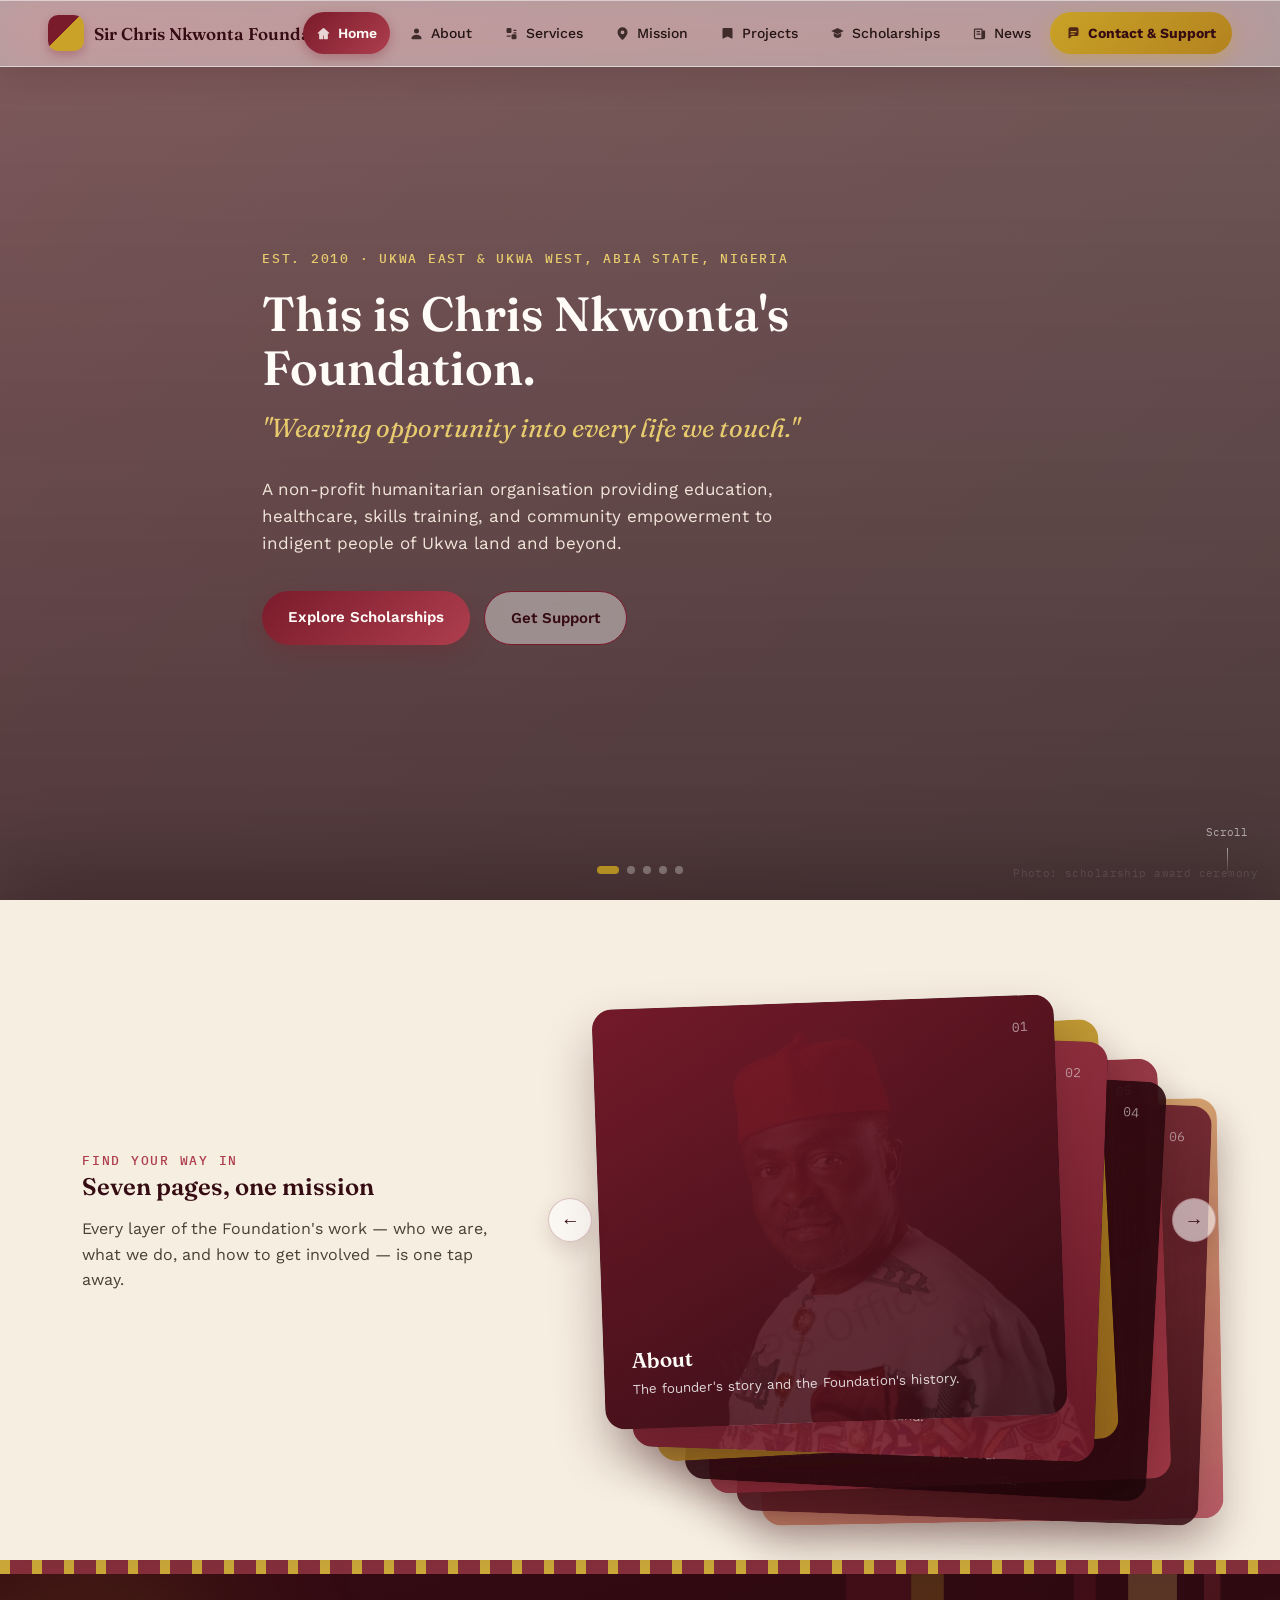
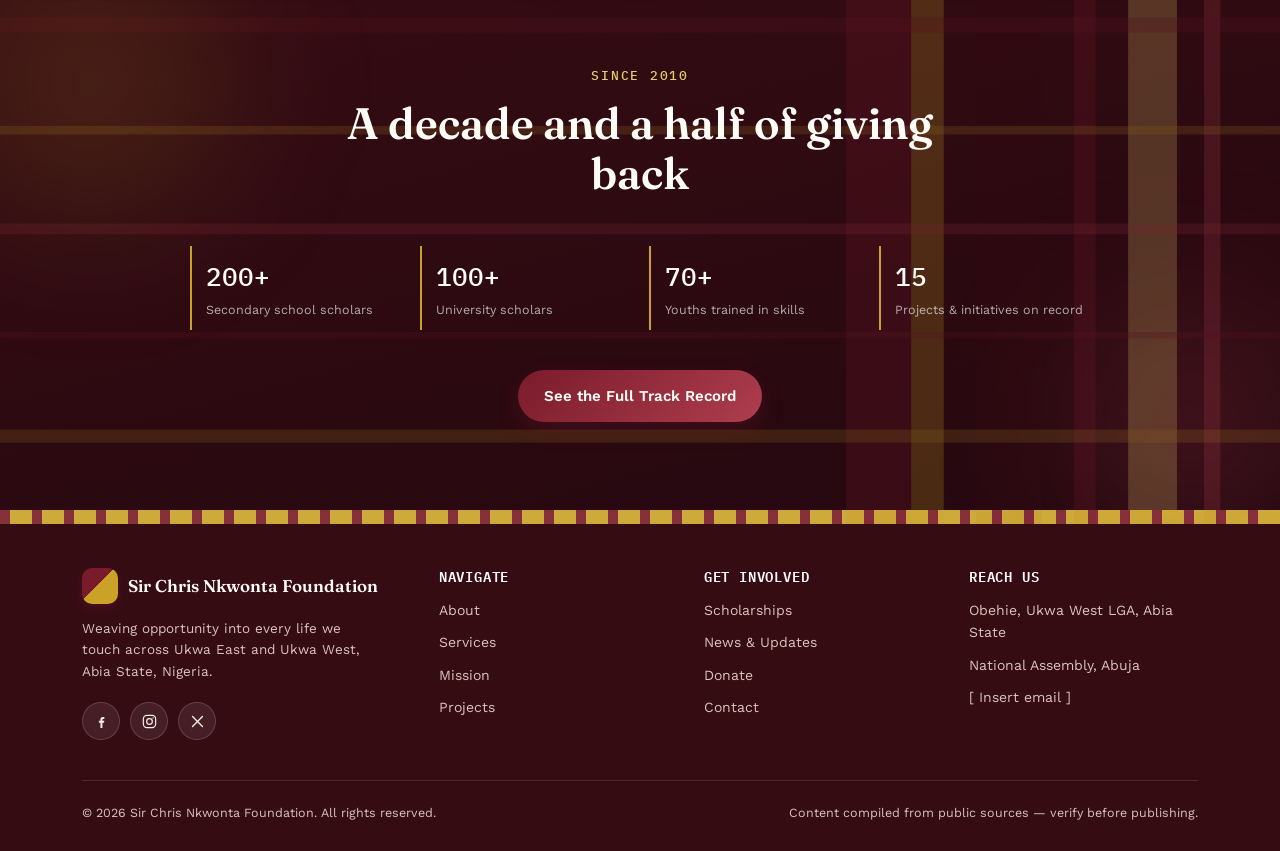
==== index.html @ f6b97ce4 "Fix mobile hamburger menu accessibility across all pages" ====
<!doctype html>
<html lang="en">
  <head>
    <meta charset="UTF-8" />
    <meta name="viewport" content="width=device-width, initial-scale=1.0" />
    <title>Home &mdash; Sir Chris Nkwonta Foundation</title>
    <meta
      name="description"
      content="The Sir Chris Nkwonta Foundation — weaving opportunity into every life we touch across Ukwa East and Ukwa West, Abia State."
    />
    <link rel="preconnect" href="https://fonts.googleapis.com" />
    <link
      href="https://fonts.googleapis.com/css2?family=Fraunces:opsz,wght@9..144,400;9..144,500;9..144,600;9..144,700&family=Work+Sans:wght@400;500;600;700&family=IBM+Plex+Mono:wght@400;500&display=swap"
      rel="stylesheet"
    />
    <link rel="stylesheet" href="css/style.css" />
  </head>
  <body class="home-page">
    <header>
      <div class="navbar">
        <a href="index.html" class="brand">
          <!-- Replace with <img src="assets/img/logo.png" alt="Sir Chris Nkwonta Foundation logo"> when available -->
          <span class="logo-slot"></span>
          Sir Chris Nkwonta Foundation
        </a>
        <button
          class="hamburger"
          id="hamburger"
          aria-label="Toggle menu"
          aria-controls="navLinks"
          aria-expanded="false"
          type="button"
        >
          <span></span><span></span><span></span>
        </button>
        <nav class="links" id="navLinks">
          <a href="index.html" class="active">Home</a>
          <a href="about.html">About</a>
          <a href="services.html">Services</a>
          <a href="mission.html">Mission</a>
          <a href="projects.html">Projects</a>
          <a href="scholarships.html">Scholarships</a>
          <a href="news.html">News</a>
          <a href="contact.html" class="nav-cta">Contact & Support</a>
        </nav>
      </div>
    </header>

    <section class="home-hero" id="home">
      <div class="slide-stage" id="slideStage"></div>
      <div class="home-hero-inner">
        <div class="wrap">
          <span class="eyebrow"
            >Est. 2010 &middot; Ukwa East &amp; Ukwa West, Abia State,
            Nigeria</span
          >
          <h1>This is Chris Nkwonta's Foundation.</h1>
          <p class="tagline">"Weaving opportunity into every life we touch."</p>
          <p class="lede">
            A non-profit humanitarian organisation providing education,
            healthcare, skills training, and community empowerment to indigent
            people of Ukwa land and beyond.
          </p>
          <div class="hero-ctas">
            <a href="scholarships.html" class="btn btn-primary"
              >Explore Scholarships</a
            >
            <a href="contact.html" class="btn btn-ghost">Get Support</a>
          </div>
        </div>
      </div>
      <div class="slide-dots" id="slideDots"></div>
      <div class="scroll-cue">
        <span>Scroll</span><span class="line"></span>
      </div>
    </section>

    <section class="stack-section" id="explore">
      <div class="wrap stack-wrap">
        <div class="stack-copy" data-reveal>
          <span class="eyebrow">Find Your Way In</span>
          <h2>Seven pages, one mission</h2>
          <p>
            Every layer of the Foundation's work &mdash; who we are, what we do,
            and how to get involved &mdash; is one tap away.
          </p>
        </div>
        <div class="stack-panel">
          <div class="stack-deck" id="stackDeck">
            <a class="stack-card" href="about.html"
              ><span class="num">01</span>
              <h3>About</h3>
              <p>The founder's story and the Foundation's history.</p></a
            >
            <a class="stack-card" href="services.html"
              ><span class="num">02</span>
              <h3>Services</h3>
              <p>Six areas of support across Ukwa land.</p></a
            >
            <a class="stack-card" href="mission.html"
              ><span class="num">03</span>
              <h3>Mission</h3>
              <p>Why the Foundation exists, and what it values.</p></a
            >
            <a class="stack-card" href="projects.html"
              ><span class="num">04</span>
              <h3>Projects</h3>
              <p>A running record of what's been delivered.</p></a
            >
            <a class="stack-card" href="scholarships.html"
              ><span class="num">05</span>
              <h3>Scholarships</h3>
              <p>Three tiers of educational support.</p></a
            >
            <a class="stack-card" href="news.html"
              ><span class="num">06</span>
              <h3>News</h3>
              <p>The latest coverage of Rep. Nkwonta.</p></a
            >
            <a class="stack-card" href="contact.html"
              ><span class="num">07</span>
              <h3>Contact &amp; Support</h3>
              <p>Reach the Foundation, or get involved.</p></a
            >
          </div>
          <div class="stack-controls" aria-label="Browse page cards">
            <button
              type="button"
              class="stack-arrow"
              id="stackPrev"
              aria-label="Previous page card"
            >
              &larr;
            </button>
            <span>Cards</span>
            <button
              type="button"
              class="stack-arrow"
              id="stackNext"
              aria-label="Next page card"
            >
              &rarr;
            </button>
          </div>
        </div>
      </div>
    </section>

    <div class="thread"></div>

    <section class="on-maroon">
      <div class="blob m1"></div>
      <div class="blob m2"></div>
      <svg
        class="weave-bg"
        viewBox="0 0 1180 560"
        xmlns="http://www.w3.org/2000/svg"
        preserveAspectRatio="xMaxYMid slice"
        aria-hidden="true"
      >
        <g opacity="0.45">
          <rect x="780" y="0" width="60" height="560" fill="#7A1B2B" />
          <rect x="840" y="0" width="30" height="560" fill="#C9A227" />
          <rect x="900" y="0" width="60" height="560" fill="#360C13" />
          <rect x="990" y="0" width="20" height="560" fill="#7A1B2B" />
          <rect x="1040" y="0" width="45" height="560" fill="#E7CB6E" />
          <rect x="1110" y="0" width="15" height="560" fill="#AE3E4E" />
        </g>
        <g opacity="0.3">
          <rect x="0" y="40" width="1180" height="14" fill="#7A1B2B" />
          <rect x="0" y="140" width="1180" height="8" fill="#C9A227" />
          <rect x="0" y="230" width="1180" height="10" fill="#AE3E4E" />
          <rect x="0" y="330" width="1180" height="6" fill="#7A1B2B" />
          <rect x="0" y="420" width="1180" height="12" fill="#C9A227" />
          <rect x="0" y="510" width="1180" height="8" fill="#AE3E4E" />
        </g>
      </svg>
      <div class="wrap">
        <div class="section-head center" data-reveal>
          <span class="eyebrow">Since 2010</span>
          <h2>A decade and a half of giving back</h2>
        </div>
        <div
          class="stats-row"
          style="margin: 0 auto 40px; justify-content: center"
          data-reveal
        >
          <div class="stat">
            <div class="num">200+</div>
            <div class="label">Secondary school scholars</div>
          </div>
          <div class="stat">
            <div class="num">100+</div>
            <div class="label">University scholars</div>
          </div>
          <div class="stat">
            <div class="num">70+</div>
            <div class="label">Youths trained in skills</div>
          </div>
          <div class="stat">
            <div class="num">15</div>
            <div class="label">Projects &amp; initiatives on record</div>
          </div>
        </div>
        <div style="text-align: center" data-reveal>
          <a href="projects.html" class="btn btn-primary"
            >See the Full Track Record</a
          >
        </div>
      </div>
    </section>

    <div class="thread deep"></div>

    <footer>
      <div class="wrap">
        <div class="foot-grid">
          <div>
            <div class="brand">
              <!-- Replace with <img src="assets/img/logo.png" alt="Sir Chris Nkwonta Foundation logo"> when available -->
              <span class="logo-slot"></span>
              Sir Chris Nkwonta Foundation
            </div>
            <p class="foot-desc">
              Weaving opportunity into every life we touch across Ukwa East and
              Ukwa West, Abia State, Nigeria.
            </p>
            <div class="social-row">
              <a href="#" aria-label="Facebook"
                ><svg viewBox="0 0 24 24" fill="currentColor">
                  <path
                    d="M14 8.5h2V5.8h-2.2c-2 0-3.3 1.3-3.3 3.4V11H8.3v2.7H10.5V21h2.8v-7.3h2.3l.4-2.7h-2.7V9.3c0-.5.3-.8 1-.8z"
                  /></svg
              ></a>
              <a href="#" aria-label="Instagram"
                ><svg
                  viewBox="0 0 24 24"
                  fill="none"
                  stroke="currentColor"
                  stroke-width="1.7"
                >
                  <rect x="3.3" y="3.3" width="17.4" height="17.4" rx="5" />
                  <circle cx="12" cy="12" r="4" />
                  <circle
                    cx="17"
                    cy="7"
                    r="0.9"
                    fill="currentColor"
                    stroke="none"
                  /></svg
              ></a>
              <a href="#" aria-label="X (Twitter)"
                ><svg
                  viewBox="0 0 24 24"
                  fill="none"
                  stroke="currentColor"
                  stroke-width="1.9"
                  stroke-linecap="round"
                >
                  <path d="M5 5l14 14M19 5L5 19" /></svg
              ></a>
            </div>
          </div>
          <div>
            <h4>Navigate</h4>
            <ul>
              <li><a href="about.html">About</a></li>
              <li><a href="services.html">Services</a></li>
              <li><a href="mission.html">Mission</a></li>
              <li><a href="projects.html">Projects</a></li>
            </ul>
          </div>
          <div>
            <h4>Get Involved</h4>
            <ul>
              <li><a href="scholarships.html">Scholarships</a></li>
              <li><a href="news.html">News &amp; Updates</a></li>
              <li><a href="contact.html">Donate</a></li>
              <li><a href="contact.html">Contact</a></li>
            </ul>
          </div>
          <div>
            <h4>Reach Us</h4>
            <ul>
              <li>Obehie, Ukwa West LGA, Abia State</li>
              <li>National Assembly, Abuja</li>
              <li>[ Insert email ]</li>
            </ul>
          </div>
        </div>
        <div class="bottom">
          <span
            >&copy; <span class="js-year"></span> Sir Chris Nkwonta Foundation.
            All rights reserved.</span
          >
          <span
            >Content compiled from public sources &mdash; verify before
            publishing.</span
          >
        </div>
      </div>
    </footer>
    <script src="js/main.js"></script>
    <script src="js/home.js"></script>
  </body>
</html>
---- css/style.css ----
/* =========================================================
   Sir Chris Nkwonta Foundation — shared stylesheet
   ========================================================= */

:root {
  --ink: #241512;
  --cloth: #f6eee1;
  --cloth-deep: #ecdfc7;
  --maroon: #7a1b2b;
  --maroon-deep: #360c13;
  --maroon-soft: #ae3e4e;
  --gold: #c9a227;
  --gold-soft: #e7cb6e;
  --white: #fffcf8;
  --max: 1180px;
  --glass-border: rgba(255, 255, 255, 0.28);
  --nav-h: 78px;
}

* {
  box-sizing: border-box;
  margin: 0;
  padding: 0;
}
html {
  scroll-behavior: smooth;
}

@media (prefers-reduced-motion: reduce) {
  html {
    scroll-behavior: auto;
  }
  * {
    animation-duration: 0.01ms !important;
    animation-iteration-count: 1 !important;
    transition-duration: 0.01ms !important;
    scroll-behavior: auto !important;
  }
}

body {
  font-family: "Work Sans", sans-serif;
  background: var(--cloth);
  color: var(--ink);
  line-height: 1.6;
  -webkit-font-smoothing: antialiased;
  overflow-x: hidden;
}

h1,
h2,
h3,
h4 {
  font-family: "Fraunces", serif;
  font-weight: 600;
  line-height: 1.14;
  color: var(--maroon-deep);
}
a {
  color: inherit;
  text-decoration: none;
}
img {
  max-width: 100%;
  display: block;
}
.wrap {
  max-width: var(--max);
  margin: 0 auto;
  padding: 0 32px;
  position: relative;
  z-index: 2;
}
.eyebrow {
  font-family: "IBM Plex Mono", monospace;
  font-size: 12.5px;
  letter-spacing: 0.14em;
  text-transform: uppercase;
  color: var(--maroon-soft);
  font-weight: 500;
}
.blob {
  position: absolute;
  border-radius: 50%;
  filter: blur(70px);
  pointer-events: none;
  z-index: 1;
}

.glass {
  background: rgba(255, 255, 255, 0.5);
  backdrop-filter: blur(18px) saturate(160%);
  -webkit-backdrop-filter: blur(18px) saturate(160%);
  border: 1px solid var(--glass-border);
  box-shadow: 0 12px 34px rgba(54, 12, 19, 0.14);
}
.glass-dark {
  background: rgba(255, 255, 255, 0.08);
  backdrop-filter: blur(18px) saturate(160%);
  -webkit-backdrop-filter: blur(18px) saturate(160%);
  border: 1px solid rgba(255, 255, 255, 0.18);
  box-shadow: 0 12px 34px rgba(0, 0, 0, 0.28);
}

/* =========================================================
   Woven plaid accent — decorative background pattern
   ========================================================= */
.weave-bg {
  position: absolute;
  inset: 0;
  opacity: 0.5;
  pointer-events: none;
  z-index: 1;
}

/* =========================================================
   Thread divider — stitches a light section to a dark one
   ========================================================= */
.thread {
  height: 14px;
  width: 100%;
  background-color: var(--maroon);
  background-image: repeating-linear-gradient(
    90deg,
    var(--gold) 0px,
    var(--gold) 10px,
    transparent 10px,
    transparent 16px,
    var(--maroon) 16px,
    var(--maroon) 26px,
    transparent 26px,
    transparent 32px
  );
  opacity: 0.9;
  position: relative;
  z-index: 2;
}
.thread.deep {
  background-color: var(--gold);
  background-image: repeating-linear-gradient(
    90deg,
    var(--maroon) 0px,
    var(--maroon) 10px,
    transparent 10px,
    transparent 16px,
    var(--gold) 16px,
    var(--gold) 26px,
    transparent 26px,
    transparent 32px
  );
}

/* =========================================================
   NAV — floating blurred capsule bar
   ========================================================= */
header {
  position: fixed;
  top: 0;
  left: 0;
  right: 0;
  z-index: 200;
  display: flex;
  justify-content: center;
  padding: 0;
  pointer-events: none;
}
.navbar {
  pointer-events: auto;
  width: 100%;
  max-width: none;
  display: flex;
  align-items: center;
  justify-content: space-between;
  padding: 12px clamp(18px, 4vw, 48px);
  border-radius: 0;
  background: rgba(255, 255, 255, 0.42);
  backdrop-filter: blur(26px) saturate(200%);
  -webkit-backdrop-filter: blur(26px) saturate(200%);
  border: 0;
  border-bottom: 1px solid rgba(255, 255, 255, 0.55);
  box-shadow:
    0 10px 30px rgba(54, 12, 19, 0.16),
    inset 0 1px 0 rgba(255, 255, 255, 0.5);
  transition:
    box-shadow 0.3s ease,
    background 0.3s ease,
    padding 0.3s ease;
}
header.scrolled .navbar {
  background: rgba(255, 255, 255, 0.68);
  box-shadow:
    0 14px 40px rgba(54, 12, 19, 0.24),
    inset 0 1px 0 rgba(255, 255, 255, 0.6);
  padding-top: 9px;
  padding-bottom: 9px;
}
.brand {
  display: flex;
  align-items: center;
  gap: 10px;
  font-family: "Fraunces", serif;
  font-weight: 600;
  font-size: 17px;
  color: var(--maroon-deep);
  white-space: nowrap;
  min-width: 0;
}
.logo-slot {
  width: 36px;
  height: 36px;
  border-radius: 10px;
  flex-shrink: 0;
  background: linear-gradient(
    135deg,
    var(--maroon) 0%,
    var(--maroon) 45%,
    var(--gold) 45%,
    var(--gold) 100%
  );
  box-shadow: 0 4px 10px rgba(122, 27, 43, 0.3);
  display: flex;
  align-items: center;
  justify-content: center;
}
.logo-slot img {
  width: 100%;
  height: 100%;
  object-fit: cover;
  border-radius: 10px;
}

nav.links {
  display: flex;
  gap: 6px;
  align-items: center;
}
nav.links a {
  --nav-icon: url("data:image/svg+xml,%3Csvg viewBox='0 0 24 24' xmlns='http://www.w3.org/2000/svg'%3E%3Cpath fill='black' d='M11 3.5a1.5 1.5 0 0 1 2 0l8 7.1a1 1 0 0 1-1.3 1.5l-.7-.6V20a1 1 0 0 1-1 1h-4.5a1 1 0 0 1-1-1v-5h-1v5a1 1 0 0 1-1 1H6a1 1 0 0 1-1-1v-8.5l-.7.6A1 1 0 0 1 3 10.6l8-7.1Z'/%3E%3C/svg%3E");
  display: inline-flex;
  align-items: center;
  justify-content: center;
  gap: 7px;
  padding: 10px 13px;
  font-size: 14px;
  font-weight: 500;
  color: var(--ink);
  border-radius: 999px;
  transition:
    color 0.15s ease,
    background 0.15s ease;
  position: relative;
  white-space: nowrap;
}
nav.links a::before {
  content: "";
  width: 15px;
  height: 15px;
  flex: 0 0 15px;
  background: currentColor;
  opacity: 0.82;
  -webkit-mask: var(--nav-icon) center/contain no-repeat;
  mask: var(--nav-icon) center/contain no-repeat;
}
nav.links a[href="about.html"] {
  --nav-icon: url("data:image/svg+xml,%3Csvg viewBox='0 0 24 24' xmlns='http://www.w3.org/2000/svg'%3E%3Cpath fill='black' d='M12 12a4 4 0 1 0 0-8 4 4 0 0 0 0 8Zm0 2c-4.4 0-8 2.2-8 5v1a1 1 0 0 0 1 1h14a1 1 0 0 0 1-1v-1c0-2.8-3.6-5-8-5Z'/%3E%3C/svg%3E");
}
nav.links a[href="services.html"] {
  --nav-icon: url("data:image/svg+xml,%3Csvg viewBox='0 0 24 24' xmlns='http://www.w3.org/2000/svg'%3E%3Cpath fill='black' d='M4 5a2 2 0 0 1 2-2h4a2 2 0 0 1 2 2v4a2 2 0 0 1-2 2H6a2 2 0 0 1-2-2V5Zm8 10a2 2 0 0 1 2-2h4a2 2 0 0 1 2 2v4a2 2 0 0 1-2 2h-4a2 2 0 0 1-2-2v-4ZM4 16a1 1 0 0 1 1-1h5a1 1 0 1 1 0 2H5a1 1 0 0 1-1-1Zm11-9a1 1 0 0 1 1-1h3a1 1 0 1 1 0 2h-3a1 1 0 0 1-1-1Zm0 4a1 1 0 0 1 1-1h3a1 1 0 1 1 0 2h-3a1 1 0 0 1-1-1Z'/%3E%3C/svg%3E");
}
nav.links a[href="mission.html"] {
  --nav-icon: url("data:image/svg+xml,%3Csvg viewBox='0 0 24 24' xmlns='http://www.w3.org/2000/svg'%3E%3Cpath fill='black' d='M12 2a8 8 0 0 0-8 8c0 5.3 6.6 11.2 6.9 11.5a1.6 1.6 0 0 0 2.2 0C13.4 21.2 20 15.3 20 10a8 8 0 0 0-8-8Zm0 11a3 3 0 1 1 0-6 3 3 0 0 1 0 6Z'/%3E%3C/svg%3E");
}
nav.links a[href="projects.html"] {
  --nav-icon: url("data:image/svg+xml,%3Csvg viewBox='0 0 24 24' xmlns='http://www.w3.org/2000/svg'%3E%3Cpath fill='black' d='M4 5a2 2 0 0 1 2-2h12a2 2 0 0 1 2 2v14a1 1 0 0 1-1.45.9L12 16.62 5.45 19.9A1 1 0 0 1 4 19V5Z'/%3E%3C/svg%3E");
}
nav.links a[href="scholarships.html"] {
  --nav-icon: url("data:image/svg+xml,%3Csvg viewBox='0 0 24 24' xmlns='http://www.w3.org/2000/svg'%3E%3Cpath fill='black' d='m12 3 10 5-10 5L2 8l10-5Zm6 8.2V15c0 2-3.6 4-6 4s-6-2-6-4v-3.8l5.1 2.55a2 2 0 0 0 1.8 0L18 11.2Z'/%3E%3C/svg%3E");
}
nav.links a[href="news.html"] {
  --nav-icon: url("data:image/svg+xml,%3Csvg viewBox='0 0 24 24' xmlns='http://www.w3.org/2000/svg'%3E%3Cpath fill='black' d='M5 4a2 2 0 0 0-2 2v12a3 3 0 0 0 3 3h12a3 3 0 0 0 3-3V8a1 1 0 0 0-1-1h-3V6a2 2 0 0 0-2-2H5Zm0 14V6h10v12a3 3 0 0 0 .17 1H6a1 1 0 0 1-1-1Zm2-9a1 1 0 0 1 1-1h4a1 1 0 1 1 0 2H8a1 1 0 0 1-1-1Zm0 4a1 1 0 0 1 1-1h5a1 1 0 1 1 0 2H8a1 1 0 0 1-1-1Z'/%3E%3C/svg%3E");
}
nav.links a[href="contact.html"] {
  --nav-icon: url("data:image/svg+xml,%3Csvg viewBox='0 0 24 24' xmlns='http://www.w3.org/2000/svg'%3E%3Cpath fill='black' d='M4 5a3 3 0 0 1 3-3h10a3 3 0 0 1 3 3v8a3 3 0 0 1-3 3H9.4l-3.7 3.7A1 1 0 0 1 4 19V5Zm4 3a1 1 0 0 0 0 2h8a1 1 0 1 0 0-2H8Zm0 4a1 1 0 1 0 0 2h5a1 1 0 1 0 0-2H8Z'/%3E%3C/svg%3E");
}
nav.links a:hover {
  color: var(--maroon);
  background: rgba(122, 27, 43, 0.06);
}
nav.links a.active {
  color: var(--white);
  background: linear-gradient(135deg, var(--maroon), var(--maroon-soft));
  font-weight: 600;
  box-shadow: 0 4px 12px rgba(122, 27, 43, 0.3);
}
.nav-cta {
  background: linear-gradient(135deg, var(--gold), #b3831f) !important;
  color: var(--maroon-deep) !important;
  padding: 10px 16px !important;
  font-weight: 700 !important;
  box-shadow: 0 6px 16px rgba(201, 162, 39, 0.35) !important;
}
.nav-cta.active {
  background: linear-gradient(135deg, var(--gold), #b3831f) !important;
  color: var(--maroon-deep) !important;
}

.hamburger {
  display: none;
  flex-direction: column;
  gap: 5px;
  background: none;
  border: none;
  cursor: pointer;
  padding: 10px;
  border-radius: 50%;
}
.hamburger span {
  width: 22px;
  height: 2px;
  background: var(--maroon-deep);
  border-radius: 2px;
  transition:
    transform 0.2s ease,
    opacity 0.2s ease;
}
.hamburger.open span:nth-child(1) {
  transform: translateY(7px) rotate(45deg);
}
.hamburger.open span:nth-child(2) {
  opacity: 0;
}
.hamburger.open span:nth-child(3) {
  transform: translateY(-7px) rotate(-45deg);
}

@media (max-width: 1200px) {
  .navbar {
    align-items: flex-start;
    flex-wrap: wrap;
    padding: 12px 18px;
  }
  nav.links {
    display: none;
    width: 100%;
    flex-direction: column;
    align-items: stretch;
    gap: 8px;
    margin-top: 12px;
    padding: 14px 0 6px;
    border-top: 1px solid rgba(122, 27, 43, 0.14);
  }
  nav.links.open {
    display: flex;
  }
  nav.links a {
    justify-content: flex-start;
    padding: 13px 14px;
    border-radius: 12px;
  }
  nav.links a::before {
    width: 17px;
    height: 17px;
    flex-basis: 17px;
  }
  nav.links a.active {
    box-shadow: none;
  }
  .hamburger {
    display: flex;
    margin-top: 0;
  }
}
@media (max-width: 520px) {
  .brand {
    font-size: 14.5px;
    max-width: calc(100% - 58px);
    white-space: normal;
    line-height: 1.2;
  }
  .logo-slot {
    width: 34px;
    height: 34px;
  }
  .hamburger {
    background: rgba(255, 255, 255, 0.32);
  }
}

/* =========================================================
   BUTTONS
   ========================================================= */
.btn {
  display: inline-block;
  padding: 14px 26px;
  border-radius: 28px;
  font-weight: 600;
  font-size: 15px;
  transition:
    transform 0.15s ease,
    box-shadow 0.15s ease;
  cursor: pointer;
  border: none;
}
.btn-primary {
  background: linear-gradient(135deg, var(--maroon), var(--maroon-soft));
  color: var(--white);
  box-shadow: 0 8px 20px rgba(122, 27, 43, 0.28);
}
.btn-primary:hover {
  transform: translateY(-2px);
  box-shadow: 0 12px 26px rgba(122, 27, 43, 0.38);
}
.btn-ghost {
  border: 1.5px solid var(--maroon);
  color: var(--maroon-deep);
  background: rgba(255, 255, 255, 0.4);
  backdrop-filter: blur(8px);
}
.btn-ghost:hover {
  background: rgba(122, 27, 43, 0.08);
}
.btn-view {
  font-family: "IBM Plex Mono", monospace;
  font-size: 11.5px;
  font-weight: 500;
  letter-spacing: 0.03em;
  padding: 9px 16px;
  border-radius: 20px;
  border: 1px solid rgba(122, 27, 43, 0.35);
  color: var(--maroon-deep);
  background: rgba(255, 255, 255, 0.55);
  backdrop-filter: blur(6px);
  cursor: pointer;
  white-space: nowrap;
  transition:
    background 0.15s ease,
    color 0.15s ease,
    transform 0.15s ease;
}
.btn-view:hover {
  background: var(--maroon);
  color: var(--white);
  transform: translateY(-1px);
}

/* =========================================================
   SECTIONS generic
   ========================================================= */
section {
  padding: 88px 0;
  position: relative;
}
.section-head {
  max-width: 640px;
  margin-bottom: 48px;
  position: relative;
  z-index: 2;
}
.section-head.center {
  max-width: 680px;
  margin-left: auto;
  margin-right: auto;
  text-align: center;
}
.section-head h1,
.section-head h2 {
  font-size: clamp(30px, 4vw, 44px);
  margin-top: 10px;
}
.section-head p {
  color: #4a3f34;
  margin-top: 14px;
  font-size: 16.5px;
}

section.on-white {
  background: var(--cloth);
}
section.on-maroon {
  background: linear-gradient(165deg, var(--maroon-deep) 0%, #250810 100%);
  color: var(--cloth);
}
section.on-maroon h1,
section.on-maroon h2,
section.on-maroon h3 {
  color: var(--white);
}
section.on-maroon .eyebrow {
  color: var(--gold-soft);
}
section.on-maroon p {
  color: #e3cfc9;
}
section.on-maroon .section-head p {
  color: #e3cfc9;
}
.blob.m1 {
  width: 380px;
  height: 380px;
  background: radial-gradient(
    circle,
    rgba(201, 162, 39, 0.22),
    transparent 70%
  );
  top: -80px;
  left: -100px;
}
.blob.m2 {
  width: 300px;
  height: 300px;
  background: radial-gradient(circle, rgba(174, 62, 78, 0.35), transparent 70%);
  bottom: -60px;
  right: -60px;
}

[data-reveal] {
  opacity: 0;
  transform: translateY(16px);
  transition:
    opacity 0.6s ease,
    transform 0.6s ease;
}
[data-reveal].in {
  opacity: 1;
  transform: translateY(0);
}

/* =========================================================
   PAGE HERO (interior pages)
   ========================================================= */
.page-hero {
  padding: 170px 0 70px;
  position: relative;
  overflow: hidden;
  background: linear-gradient(170deg, var(--cloth) 0%, var(--cloth-deep) 100%);
}
.page-hero .blob.b1 {
  width: 420px;
  height: 420px;
  background: radial-gradient(circle, rgba(122, 27, 43, 0.24), transparent 70%);
  top: -160px;
  right: -90px;
}
.page-hero .blob.b2 {
  width: 300px;
  height: 300px;
  background: radial-gradient(
    circle,
    rgba(201, 162, 39, 0.24),
    transparent 70%
  );
  bottom: -120px;
  left: -80px;
}

/* =========================================================
   HOME HERO — media slider
   ========================================================= */
.home-hero {
  position: sticky;
  top: 0;
  z-index: 0;
  height: 100vh;
  min-height: 640px;
  overflow: hidden;
  display: flex;
  align-items: center;
}
.slide-stage {
  position: absolute;
  inset: 0;
  z-index: 1;
}
.slide {
  position: absolute;
  inset: 0;
  opacity: 0;
  transition: opacity 1.4s ease;
  background-size: cover;
  background-position: center;
  background-repeat: no-repeat;
  background-color: transparent;
}
.slide.active {
  opacity: 1;
}
.slide video {
  width: 100%;
  height: 100%;
  object-fit: cover;
}
.slide .grad {
  position: absolute;
  inset: 0;
  background: var(
    --slide-grad,
    linear-gradient(135deg, var(--maroon-deep), var(--maroon))
  );
  opacity: 0.48;
  pointer-events: none;
}
.slide .caption-tag {
  position: absolute;
  bottom: 18px;
  right: 22px;
  font-family: "IBM Plex Mono", monospace;
  font-size: 10.5px;
  color: rgba(255, 255, 255, 0.55);
  letter-spacing: 0.04em;
  z-index: 2;
}
.home-hero::after {
  content: "";
  position: absolute;
  inset: 0;
  background: linear-gradient(
    180deg,
    rgba(20, 5, 9, 0.35) 0%,
    rgba(20, 5, 9, 0.6) 100%
  );
  z-index: 2;
}
.home-hero-inner {
  position: relative;
  z-index: 3;
  width: 100%;
}
.home-hero-inner .wrap {
  max-width: 820px;
}
.home-hero .eyebrow {
  color: var(--gold-soft);
}
.home-hero h1 {
  color: var(--white);
  font-size: clamp(30px, 5vw, 48px);
  margin: 16px 0 12px;
}
.home-hero .tagline {
  font-family: "Fraunces", serif;
  font-style: italic;
  font-size: clamp(19px, 2.6vw, 26px);
  color: var(--gold-soft);
  margin-bottom: 26px;
}
.home-hero p.lede {
  color: #f1e5da;
  font-size: 17px;
  max-width: 560px;
  margin-bottom: 34px;
}
.hero-ctas {
  display: flex;
  gap: 14px;
  flex-wrap: wrap;
  margin-bottom: 10px;
}
.slide-dots {
  position: absolute;
  bottom: 26px;
  left: 50%;
  transform: translateX(-50%);
  z-index: 3;
  display: flex;
  gap: 8px;
}
.slide-dots button {
  width: 8px;
  height: 8px;
  border-radius: 50%;
  border: none;
  background: rgba(255, 255, 255, 0.35);
  cursor: pointer;
  transition:
    background 0.2s ease,
    width 0.2s ease;
}
.slide-dots button.active {
  background: var(--gold);
  width: 22px;
  border-radius: 5px;
}
.scroll-cue {
  position: absolute;
  bottom: 26px;
  right: 32px;
  z-index: 3;
  color: rgba(255, 255, 255, 0.6);
  font-family: "IBM Plex Mono", monospace;
  font-size: 11px;
  display: flex;
  flex-direction: column;
  align-items: center;
  gap: 6px;
}
.scroll-cue .line {
  width: 1px;
  height: 26px;
  background: linear-gradient(180deg, rgba(255, 255, 255, 0.6), transparent);
  animation: cuePulse 1.8s ease-in-out infinite;
}
@keyframes cuePulse {
  0%,
  100% {
    opacity: 0.3;
  }
  50% {
    opacity: 1;
  }
}
@media (max-width: 520px) {
  .wrap {
    padding-left: 24px;
    padding-right: 24px;
  }
  .home-hero {
    min-height: 700px;
  }
  .home-hero .eyebrow {
    display: block;
    max-width: 100%;
    font-size: 11px;
    line-height: 1.8;
    overflow-wrap: anywhere;
  }
  .home-hero .tagline {
    font-size: 20px;
    line-height: 1.35;
    max-width: 100%;
    overflow-wrap: break-word;
  }
  .home-hero p.lede {
    font-size: 16px;
    max-width: 100%;
    overflow-wrap: break-word;
  }
  .hero-ctas {
    flex-direction: column;
    align-items: flex-start;
    max-width: 100%;
  }
  .hero-ctas .btn {
    width: 100%;
    max-width: 260px;
    text-align: center;
  }
  .scroll-cue {
    display: none;
  }
}

/* =========================================================
   HOME — overlapping page-stack section
   ========================================================= */
.stack-section {
  padding: 110px 0 130px;
  background: var(--cloth);
  position: relative;
  z-index: 4;
  overflow: hidden;
  box-shadow: 0 -34px 70px rgba(20, 5, 9, 0.22);
}
.stack-wrap {
  display: grid;
  grid-template-columns: 0.9fr 1.1fr;
  gap: 40px;
  align-items: center;
}
.stack-copy .eyebrow {
  margin-bottom: 10px;
}
.stack-copy p {
  color: #4a3f34;
  margin-top: 16px;
  font-size: 16px;
  max-width: 420px;
}
.stack-panel {
  position: relative;
  display: flex;
  flex-direction: column;
}
.stack-deck {
  position: relative;
  order: 1;
  height: 420px;
}
.stack-card {
  position: absolute;
  top: 0;
  left: 0;
  width: 78%;
  height: 100%;
  border-radius: 20px;
  padding: 28px;
  display: flex;
  flex-direction: column;
  justify-content: flex-end;
  transform-origin: bottom left;
  transition:
    transform 0.45s cubic-bezier(0.2, 0.8, 0.2, 1),
    box-shadow 0.3s ease,
    opacity 0.3s ease;
  box-shadow: 0 20px 40px rgba(54, 12, 19, 0.22);
  cursor: default;
  pointer-events: none;
  transform: translate(0, 0) rotate(0deg) scale(0.9);
  z-index: var(--stack-z, 1);
  background-size: cover;
  background-position: top center;
  background-repeat: no-repeat;
  background-color: rgba(20, 10, 6, 0.15);
}
.stack-card h3 {
  color: var(--white);
  font-size: 21px;
  margin-bottom: 6px;
}
.stack-card p {
  color: rgba(255, 255, 255, 0.82);
  font-size: 13.5px;
}
.stack-card .num {
  position: absolute;
  top: 22px;
  right: 26px;
  font-family: "IBM Plex Mono", monospace;
  color: rgba(255, 255, 255, 0.55);
  font-size: 13px;
}
.stack-card:nth-child(1) {
  background-image:
    linear-gradient(150deg, rgba(122, 27, 43, 0.94), rgba(54, 12, 19, 0.86)),
    url("../assets/img/chris.jpg");
}
.stack-card:nth-child(2) {
  background-image:
    linear-gradient(150deg, rgba(174, 62, 78, 0.94), rgba(122, 27, 43, 0.86)),
    url("../assets/img/chris2.webp");
}
.stack-card:nth-child(3) {
  background-image:
    linear-gradient(150deg, rgba(201, 162, 39, 0.92), rgba(169, 121, 31, 0.86)),
    url("https://images.unsplash.com/photo-1524504388940-b1c1722653e1?auto=format&fit=crop&w=1200&q=80");
}
.stack-card:nth-child(4) {
  background-image:
    linear-gradient(150deg, rgba(54, 12, 19, 0.94), rgba(28, 5, 9, 0.84)),
    url("https://images.unsplash.com/photo-1494790108377-be9c29b29330?auto=format&fit=crop&w=1200&q=80");
}
.stack-card:nth-child(5) {
  background-image:
    linear-gradient(150deg, rgba(122, 27, 43, 0.94), rgba(174, 62, 78, 0.84)),
    url("https://images.unsplash.com/photo-1500530855697-b586d89ba3ee?auto=format&fit=crop&w=1200&q=80");
}
.stack-card:nth-child(6) {
  background-image:
    linear-gradient(150deg, rgba(138, 46, 61, 0.94), rgba(54, 12, 19, 0.86)),
    url("https://images.unsplash.com/photo-1517694712202-14dd9538aa97?auto=format&fit=crop&w=1200&q=80");
}
.stack-card:nth-child(7) {
  background-image:
    linear-gradient(150deg, rgba(231, 203, 110, 0.92), rgba(174, 62, 78, 0.8)),
    url("https://images.unsplash.com/photo-1524504388940-b1c1722653e1?auto=format&fit=crop&w=1200&q=80");
}
.stack-deck.in .stack-card {
  transform: translate(var(--stack-x, 0), var(--stack-y, 0))
    rotate(var(--stack-r, 0deg));
}
.stack-card.is-front {
  box-shadow: 0 26px 50px rgba(54, 12, 19, 0.3);
  cursor: pointer;
  pointer-events: auto;
}
.stack-controls {
  position: absolute;
  inset: 0;
  z-index: 30;
  order: 2;
  pointer-events: none;
  display: flex;
  align-items: center;
  justify-content: center;
  gap: 14px;
  margin: 0;
  font-family: "IBM Plex Mono", monospace;
  font-size: 12px;
  letter-spacing: 0.1em;
  text-transform: uppercase;
  color: var(--maroon-deep);
}
.stack-controls span {
  display: none;
}
.stack-arrow {
  position: absolute;
  top: 50%;
  pointer-events: auto;
  transform: translateY(-50%);
  width: 44px;
  height: 44px;
  border-radius: 50%;
  border: 1px solid rgba(122, 27, 43, 0.25);
  background: rgba(255, 255, 255, 0.58);
  color: var(--maroon-deep);
  cursor: pointer;
  display: flex;
  align-items: center;
  justify-content: center;
  font-size: 19px;
  line-height: 1;
  box-shadow: 0 8px 20px rgba(54, 12, 19, 0.12);
  transition:
    background 0.15s ease,
    color 0.15s ease,
    transform 0.15s ease;
}
#stackPrev {
  left: -58px;
}
#stackNext {
  right: -18px;
}
.stack-arrow:hover {
  background: var(--maroon);
  color: var(--white);
  transform: translateY(-50%) translateY(-1px);
}
.stack-arrow:focus-visible {
  outline: 2px solid var(--gold);
  outline-offset: 3px;
}

@media (max-width: 900px) {
  .stack-wrap {
    grid-template-columns: 1fr;
    gap: 70px;
  }
  .stack-deck {
    height: 450px;
  }
  .stack-card {
    height: 360px;
  }
  .stack-controls {
    position: relative;
    inset: auto;
    order: 2;
    pointer-events: auto;
    margin-top: 34px;
    gap: 18px;
  }
  .stack-controls span {
    display: inline;
  }
  .stack-arrow {
    position: static;
    top: auto;
    transform: none;
  }
  .stack-arrow:hover {
    transform: translateY(-1px);
  }
}
@media (max-width: 520px) {
  .stack-section {
    padding: 78px 0 100px;
  }
  .stack-wrap {
    gap: 42px;
  }
  .stack-deck {
    height: 370px;
  }
  .stack-card {
    width: 88%;
    left: 6%;
    height: 300px;
    padding: 24px;
  }
  .stack-controls {
    margin-top: 30px;
  }
}

/* =========================================================
   ABOUT
   ========================================================= */
.about-grid {
  display: grid;
  grid-template-columns: 0.85fr 1.15fr;
  gap: 56px;
  align-items: start;
}
.portrait {
  aspect-ratio: 4/5;
  border-radius: 16px;
  position: relative;
  overflow: hidden;
  background: linear-gradient(
    160deg,
    var(--maroon) 0%,
    var(--maroon) 55%,
    var(--maroon-deep) 55%,
    var(--maroon-deep) 100%
  );
  display: flex;
  align-items: flex-end;
  padding: 0;
  box-shadow: 0 20px 40px rgba(54, 12, 19, 0.25);
}
.portrait img {
  position: absolute;
  inset: 0;
  width: 100%;
  height: 100%;
  object-fit: cover;
}
.portrait::before {
  content: "";
  position: absolute;
  inset: 0;
  background-image: repeating-linear-gradient(
    45deg,
    rgba(201, 162, 39, 0.14) 0 8px,
    transparent 8px 20px
  );
}
.portrait .cap {
  position: absolute;
  left: 22px;
  bottom: 22px;
  width: min(90%, 340px);
  z-index: 2;
  color: var(--white);
  font-family: "IBM Plex Mono", monospace;
  font-size: 12.5px;
  line-height: 1.5;
  background: rgba(0, 0, 0, 0.32);
  backdrop-filter: blur(6px);
  padding: 14px 16px;
  border-radius: 14px;
  border: 1px solid rgba(255, 255, 255, 0.18);
}
.portrait .cap b {
  display: block;
  font-family: "Fraunces", serif;
  font-size: 19px;
  font-weight: 600;
  margin-bottom: 7px;
}
.timeline {
  margin-top: 26px;
  border-left: 2px solid rgba(122, 27, 43, 0.2);
  padding-left: 22px;
  display: flex;
  flex-direction: column;
  gap: 20px;
}
.about-support,
.about-snapshot {
  margin: 34px 0 0;
  max-width: 520px;
  border: 1.5px dashed var(--maroon-soft);
  background: rgba(174, 62, 78, 0.08);
  border-radius: 14px;
  padding: 20px 24px;
  font-size: 14.5px;
  color: #5a3121;
  position: relative;
  z-index: 2;
}
.about-snapshot b,
.notice b {
  color: var(--maroon);
}
.notice-row {
  display: grid;
  grid-template-columns: repeat(3, minmax(0, 1fr));
  gap: 18px;
  margin-top: 18px;
}
.notice-row div {
  display: grid;
  gap: 6px;
}
.notice-row strong {
  display: block;
  font-size: 24px;
  line-height: 1.05;
  color: var(--maroon-deep);
}
.notice-row p {
  margin: 0;
  color: #5a3121;
  font-size: 14px;
  line-height: 1.7;
}
@media (max-width: 760px) {
  .about-snapshot {
    max-width: 100%;
  }
  .notice-row {
    grid-template-columns: repeat(2, minmax(0, 1fr));
  }
}
@media (max-width: 520px) {
  .notice-row {
    grid-template-columns: 1fr;
  }
}
.tl-item .yr {
  font-family: "IBM Plex Mono", monospace;
  font-size: 12.5px;
  color: var(--maroon);
  font-weight: 500;
}
.tl-item p {
  margin-top: 3px;
  font-size: 15px;
}
@media (max-width: 1000px) {
  .about-grid {
    grid-template-columns: repeat(2, minmax(0, 1fr));
    gap: 42px;
  }
  .portrait {
    aspect-ratio: 3 / 4;
  }
  .portrait .cap {
    left: 18px;
    bottom: 18px;
    width: min(82%, 320px);
    padding: 14px 16px;
    margin-bottom: 0;
    box-shadow: 0 18px 28px rgba(0, 0, 0, 0.18);
  }
  .timeline {
    margin-top: 32px;
    border-left: 2px solid rgba(122, 27, 43, 0.2);
    padding-left: 20px;
    display: grid;
    grid-template-columns: 1fr;
    gap: 16px;
  }
}
@media (max-width: 760px) {
  .about-grid {
    grid-template-columns: 1fr;
    gap: 32px;
  }
  .portrait {
    aspect-ratio: 4 / 5;
  }
  .portrait .cap {
    left: 14px;
    bottom: 14px;
    width: min(92%, 100%);
  }
  .timeline {
    border-left: none;
    padding-left: 0;
    display: grid;
    grid-template-columns: 1fr;
    gap: 18px;
  }
}
@media (max-width: 520px) {
  .about-grid {
    gap: 24px;
  }
  .portrait {
    aspect-ratio: 4 / 5;
  }
  .portrait .cap {
    left: 12px;
    bottom: 12px;
    width: min(92%, 100%);
  }
}

/* =========================================================
   SERVICES
   ========================================================= */
.card-grid {
  display: grid;
  grid-template-columns: repeat(3, 1fr);
  gap: 22px;
  position: relative;
  z-index: 2;
}
.card {
  border-radius: 16px;
  padding: 28px 26px;
  transition:
    transform 0.18s ease,
    box-shadow 0.18s ease;
}
.card:hover {
  transform: translateY(-4px);
  box-shadow: 0 18px 36px rgba(54, 12, 19, 0.18);
}
.card .ico {
  width: 42px;
  height: 42px;
  border-radius: 12px;
  margin-bottom: 16px;
  background: linear-gradient(135deg, var(--gold), var(--maroon));
  box-shadow: 0 6px 14px rgba(122, 27, 43, 0.28);
  display: flex;
  align-items: center;
  justify-content: center;
  color: var(--white);
}
.card .ico svg {
  width: 22px;
  height: 22px;
}
.card h3 {
  font-size: 19px;
  margin-bottom: 8px;
}
.card p {
  font-size: 14.5px;
  color: #5a4d3f;
}
@media (max-width: 900px) {
  .card-grid {
    grid-template-columns: 1fr 1fr;
  }
}
@media (max-width: 600px) {
  .card-grid {
    grid-template-columns: 1fr;
  }
}

/* =========================================================
   MISSION
   ========================================================= */
.mv-grid {
  display: grid;
  grid-template-columns: 1fr 1fr;
  gap: 28px;
  margin-bottom: 40px;
  position: relative;
  z-index: 2;
}
.mv-card {
  padding: 32px;
  border-radius: 16px;
}
.mv-card .eyebrow {
  margin-bottom: 10px;
}
.mv-card p {
  font-size: 17px;
  font-family: "Fraunces", serif;
  font-weight: 400;
  line-height: 1.5;
  color: var(--white) !important;
}
.values {
  display: flex;
  flex-wrap: wrap;
  gap: 12px;
  position: relative;
  z-index: 2;
}
.value-chip {
  font-family: "IBM Plex Mono", monospace;
  font-size: 12.5px;
  color: var(--cloth);
  padding: 8px 16px;
  border-radius: 20px;
}
@media (max-width: 760px) {
  .mv-grid {
    grid-template-columns: 1fr;
  }
}

/* =========================================================
   PROJECTS — Keke Napep intro + list
   ========================================================= */
.keke-road-wrap {
  position: relative;
  height: 64px;
  margin: 8px 0 34px;
  overflow: hidden;
}
.keke-road-wrap .road-line {
  position: absolute;
  left: 0;
  right: 0;
  top: 50%;
  transform: translateY(-50%);
  height: 4px;
  background-image: repeating-linear-gradient(
    90deg,
    var(--maroon) 0 18px,
    transparent 18px 32px
  );
  opacity: 0.7;
}
.keke {
  position: absolute;
  top: 50%;
  left: -140px;
  width: 96px;
  transform: translateY(-72%);
  animation: kekeDriveIn 2s cubic-bezier(0.25, 0.8, 0.3, 1) forwards;
  animation-delay: 0.15s;
}
.keke svg {
  width: 100%;
  display: block;
}
@keyframes kekeDriveIn {
  0% {
    left: -140px;
  }
  70% {
    left: calc(50% - 90px);
  }
  85% {
    left: calc(50% - 70px);
  }
  100% {
    left: calc(50% - 80px);
  }
}
.projects-intro-text {
  opacity: 0;
  transform: translateY(10px);
  animation: fadeUpIn 0.7s ease forwards;
  animation-delay: 1.65s;
}
@keyframes fadeUpIn {
  to {
    opacity: 1;
    transform: translateY(0);
  }
}
@media (prefers-reduced-motion: reduce) {
  .keke {
    animation: none;
    left: calc(50% - 80px);
  }
  .projects-intro-text {
    animation: none;
    opacity: 1;
    transform: none;
  }
}
@media (max-width: 600px) {
  .keke {
    width: 72px;
  }
}

.proj-list {
  display: flex;
  flex-direction: column;
  position: relative;
  z-index: 2;
  margin-top: 36px;
}
.proj-row {
  display: grid;
  grid-template-columns: 22px 1fr auto 120px;
  gap: 16px;
  align-items: center;
  padding: 22px 24px;
  border-radius: 14px;
  margin-bottom: 12px;
}
.proj-row .bullet {
  width: 9px;
  height: 9px;
  border-radius: 50%;
  background: linear-gradient(135deg, var(--gold), var(--maroon));
  box-shadow: 0 0 0 4px rgba(201, 162, 39, 0.15);
}
.proj-row h4 {
  font-size: 17px;
  font-weight: 600;
  color: var(--maroon-deep);
  font-family: "Fraunces", serif;
  margin-bottom: 4px;
}
.proj-row p {
  font-size: 14.5px;
  color: #5a4d3f;
}
.proj-row .tag {
  font-family: "IBM Plex Mono", monospace;
  font-size: 11px;
  text-align: right;
  color: var(--maroon-soft);
  text-transform: uppercase;
  letter-spacing: 0.06em;
}
@media (max-width: 760px) {
  .proj-row {
    grid-template-columns: 16px 1fr;
    row-gap: 8px;
  }
  .proj-row .tag {
    grid-column: 2;
    text-align: left;
  }
  .proj-row .btn-view {
    grid-column: 1/-1;
    justify-self: start;
    margin-top: 6px;
  }
}

/* =========================================================
   SCHOLARSHIPS
   ========================================================= */
.schol-grid {
  display: grid;
  grid-template-columns: repeat(3, 1fr);
  gap: 22px;
  margin-bottom: 36px;
  position: relative;
  z-index: 2;
}
.schol-card {
  border-radius: 18px;
  overflow: hidden;
  display: flex;
  flex-direction: column;
}
.schol-cover {
  height: 190px;
  position: relative;
  display: flex;
  align-items: flex-end;
  padding: 20px 24px;
}
.schol-cover .n {
  font-family: "IBM Plex Mono", monospace;
  font-size: 36px;
  color: rgba(255, 255, 255, 0.88);
  position: absolute;
  top: 18px;
  right: 18px;
}
.schol-cover h3 {
  color: var(--white);
  font-size: 20px;
  position: relative;
  z-index: 2;
}
.schol-cover::before {
  content: "";
  position: absolute;
  inset: 0;
  background-image: repeating-linear-gradient(
    45deg,
    rgba(255, 255, 255, 0.08) 0 8px,
    transparent 8px 20px
  );
}
.cov-1 {
  background: linear-gradient(135deg, var(--maroon), var(--maroon-deep));
}
.cov-2 {
  background: linear-gradient(135deg, var(--gold), var(--maroon));
}
.cov-3 {
  background: linear-gradient(135deg, var(--maroon-soft), var(--maroon-deep));
}
.schol-body {
  padding: 24px 26px 24px 24px;
  display: flex;
  flex-direction: column;
  gap: 14px;
  flex: 1;
}
.schol-body ul {
  padding-left: 18px;
  font-size: 14px;
  color: #4a3f34;
  display: flex;
  flex-direction: column;
  gap: 6px;
}
.schol-body .btn-view {
  align-self: flex-start;
  margin-top: auto;
}
@media (max-width: 900px) {
  .schol-grid {
    grid-template-columns: 1fr;
  }
}

.notice {
  border: 1.5px dashed var(--maroon-soft);
  background: rgba(174, 62, 78, 0.08);
  border-radius: 14px;
  padding: 20px 24px;
  font-size: 14.5px;
  color: #5a3121;
  position: relative;
  z-index: 2;
}
.notice b {
  color: var(--maroon);
}

/* =========================================================
   NEWS — page-turn reveal
   ========================================================= */
.news-list {
  display: flex;
  flex-direction: column;
  gap: 18px;
  position: relative;
  z-index: 2;
  perspective: 1400px;
}
.news-card {
  border-radius: 16px;
  padding: 26px 28px;
  transform-origin: top center;
  opacity: 0;
  transform: rotateX(-70deg) translateY(-10px);
  transition:
    transform 0.7s cubic-bezier(0.2, 0.7, 0.2, 1),
    opacity 0.5s ease;
  display: grid;
  grid-template-columns: 100px 1fr;
  gap: 22px;
  align-items: start;
}
.news-card.flip-in {
  opacity: 1;
  transform: rotateX(0) translateY(0);
}
.news-card .date {
  font-family: "IBM Plex Mono", monospace;
  font-size: 12px;
  color: var(--maroon-soft);
  line-height: 1.5;
}
.news-card .date b {
  display: block;
  font-size: 22px;
  color: var(--maroon-deep);
  font-family: "Fraunces", serif;
  font-weight: 600;
}
.news-card h3 {
  font-size: 19px;
  margin-bottom: 8px;
}
.news-card p {
  font-size: 14.5px;
  color: #5a4d3f;
  margin-bottom: 10px;
}
.news-card a.src {
  font-family: "IBM Plex Mono", monospace;
  font-size: 11.5px;
  color: var(--maroon);
  text-decoration: underline;
}
@media (prefers-reduced-motion: reduce) {
  .news-card {
    opacity: 1;
    transform: none;
    transition: none;
  }
}
@media (max-width: 600px) {
  .news-card {
    grid-template-columns: 1fr;
    gap: 8px;
  }
  .news-card .date {
    display: flex;
    gap: 8px;
    align-items: baseline;
  }
}

/* =========================================================
   CONTACT
   ========================================================= */
.contact-grid {
  display: grid;
  grid-template-columns: 1fr 1fr;
  gap: 56px;
  position: relative;
  z-index: 2;
}
.info-block {
  margin-bottom: 26px;
}
.info-block .eyebrow {
  display: block;
  margin-bottom: 6px;
}
.info-block p {
  color: #e3cfc9;
}
form {
  display: flex;
  flex-direction: column;
  gap: 14px;
}
label {
  font-size: 12.5px;
  font-family: "IBM Plex Mono", monospace;
  text-transform: uppercase;
  letter-spacing: 0.06em;
  color: var(--gold-soft);
}
input,
textarea,
select {
  padding: 12px 14px;
  border-radius: 10px;
  border: 1px solid rgba(255, 255, 255, 0.25);
  background: rgba(255, 255, 255, 0.06);
  backdrop-filter: blur(6px);
  font-family: "Work Sans", sans-serif;
  font-size: 14.5px;
  color: var(--white);
  caret-color: var(--white);
}
select {
  color: var(--white);
  background: rgba(122, 27, 43, 0.24);
  appearance: none;
  -webkit-appearance: none;
  -moz-appearance: none;
  padding-right: 40px;
  background-image: url("data:image/svg+xml,%3Csvg xmlns='http://www.w3.org/2000/svg' viewBox='0 0 16 16'%3E%3Cpath fill='%23ffffff' d='M4.646 6.646a.5.5 0 0 1 .708 0L8 9.293l2.646-2.647a.5.5 0 0 1 .708.708l-3 3a.5.5 0 0 1-.708 0l-3-3a.5.5 0 0 1 0-.708z'/%3E%3C/svg%3E");
  background-repeat: no-repeat;
  background-position: right 14px center;
  background-size: 12px;
  cursor: pointer;
}
select option {
  color: #000;
  background: #fff;
}
input::placeholder,
textarea::placeholder {
  color: rgba(255, 255, 255, 0.75);
}
textarea {
  resize: vertical;
  min-height: 110px;
}
.field {
  display: flex;
  flex-direction: column;
  gap: 6px;
}
.support-row {
  display: flex;
  gap: 12px;
  flex-wrap: wrap;
  margin-top: 8px;
}
.support-chip {
  border-radius: 12px;
  padding: 14px 16px;
  flex: 1;
  min-width: 150px;
  font-size: 13.5px;
  color: #e3cfc9;
}
.support-chip b {
  display: block;
  font-family: "Fraunces", serif;
  font-size: 16px;
  color: var(--white);
  margin-bottom: 4px;
}
.map-slot {
  border-radius: 16px;
  height: 220px;
  display: flex;
  align-items: center;
  justify-content: center;
  font-family: "IBM Plex Mono", monospace;
  font-size: 12px;
  color: rgba(255, 255, 255, 0.5);
  border: 1.5px dashed rgba(255, 255, 255, 0.25);
  margin-top: 18px;
}
@media (max-width: 900px) {
  .contact-grid {
    grid-template-columns: 1fr;
  }
}

/* =========================================================
   FOOTER — classic, consistent across pages
   ========================================================= */
footer {
  background: var(--maroon-deep);
  color: #d9c3bd;
  padding: 64px 0 28px;
}
.home-page footer {
  position: relative;
  z-index: 6;
  margin-top: 0;
  padding-top: 44px;
}
.foot-grid {
  display: grid;
  grid-template-columns: 1.4fr 1fr 1fr 1fr;
  gap: 36px;
  margin-bottom: 40px;
}
footer .brand {
  color: var(--white);
  margin-bottom: 14px;
}
footer .foot-desc {
  max-width: 280px;
  font-size: 13.5px;
  margin-bottom: 20px;
}
footer h4 {
  color: var(--white);
  font-size: 13.5px;
  letter-spacing: 0.06em;
  text-transform: uppercase;
  font-family: "IBM Plex Mono", monospace;
  margin-bottom: 16px;
}
footer ul {
  list-style: none;
  display: flex;
  flex-direction: column;
  gap: 10px;
  font-size: 14px;
}
footer ul a {
  transition: color 0.15s ease;
}
footer ul a:hover {
  color: var(--gold-soft);
}
.social-row {
  display: flex;
  gap: 10px;
}
.social-row a {
  width: 38px;
  height: 38px;
  border-radius: 50%;
  display: flex;
  align-items: center;
  justify-content: center;
  background: rgba(255, 255, 255, 0.08);
  border: 1px solid rgba(255, 255, 255, 0.16);
  color: var(--cloth);
  transition:
    background 0.2s ease,
    color 0.2s ease,
    transform 0.2s ease;
}
.social-row a:hover {
  background: var(--gold);
  color: var(--maroon-deep);
  transform: translateY(-2px);
}
.social-row svg {
  width: 17px;
  height: 17px;
}
footer .bottom {
  border-top: 1px solid rgba(255, 255, 255, 0.12);
  padding-top: 22px;
  font-size: 12.5px;
  display: flex;
  justify-content: space-between;
  flex-wrap: wrap;
  gap: 10px;
}
@media (max-width: 820px) {
  .foot-grid {
    grid-template-columns: 1fr 1fr;
  }
}
@media (max-width: 520px) {
  .foot-grid {
    grid-template-columns: 1fr;
  }
}

::selection {
  background: var(--gold-soft);
  color: var(--maroon-deep);
}

/* =========================================================
   Photo placeholder slots
   ========================================================= */
.photo-card {
  display: flex;
  flex-direction: column;
  gap: 12px;
}
.photo-card__image,
.photo-card__placeholder {
  min-height: 360px;
  border-radius: 20px;
  overflow: hidden;
  background-size: cover;
  background-position: center;
  background-repeat: no-repeat;
  box-shadow: 0 24px 42px rgba(20, 5, 9, 0.24);
  border: 1px solid rgba(255, 255, 255, 0.14);
}
.photo-card__placeholder {
  background: rgba(255, 255, 255, 0.08);
  border-style: dashed;
  display: flex;
  align-items: center;
  justify-content: center;
  padding: 32px;
  text-align: center;
  min-height: 320px;
}
.photo-card__placeholder svg {
  width: 34px;
  height: 34px;
  opacity: 0.6;
  margin-bottom: 12px;
}
.photo-card__placeholder span {
  display: block;
  font-family: "IBM Plex Mono", monospace;
  font-size: 13px;
  color: rgba(255, 255, 255, 0.75);
  line-height: 1.6;
}
.photo-card__caption {
  color: #ecdccb;
  font-size: 14px;
  line-height: 1.65;
  min-height: 48px;
}

/* =========================================================
   Modal (shared: projects + scholarships detail view)
   ========================================================= */
.modal-overlay {
  position: fixed;
  inset: 0;
  background: rgba(20, 5, 9, 0.72);
  backdrop-filter: blur(6px);
  display: flex;
  align-items: center;
  justify-content: center;
  z-index: 1000;
  padding: 24px;
  opacity: 0;
  pointer-events: none;
  transition: opacity 0.25s ease;
}
.modal-overlay.open {
  opacity: 1;
  pointer-events: auto;
}
.modal-panel {
  max-width: 860px;
  width: 100%;
  max-height: 92vh;
  overflow-y: auto;
  padding: 40px;
  border-radius: 24px;
  position: relative;
  transform: translateY(14px);
  transition: transform 0.25s ease;
  background: linear-gradient(
    165deg,
    rgba(74, 17, 27, 0.96),
    rgba(23, 5, 10, 0.98)
  );
  border: 1px solid rgba(201, 162, 39, 0.35);
  box-shadow: 0 34px 70px rgba(0, 0, 0, 0.45);
}
.modal-overlay.open .modal-panel {
  transform: translateY(0);
}
.modal-close {
  position: absolute;
  top: 20px;
  right: 20px;
  width: 36px;
  height: 36px;
  border-radius: 50%;
  background: rgba(255, 255, 255, 0.1);
  border: 1px solid rgba(255, 255, 255, 0.2);
  color: var(--white);
  font-size: 20px;
  cursor: pointer;
  display: flex;
  align-items: center;
  justify-content: center;
}
.modal-close:hover {
  background: rgba(255, 255, 255, 0.2);
}
.modal-panel h3 {
  color: var(--white);
  font-size: 26px;
  margin: 8px 0 20px;
}
.modal-panel .eyebrow {
  color: var(--gold-soft);
}
.modal-gallery {
  display: grid;
  grid-template-columns: repeat(2, minmax(0, 1fr));
  gap: 18px;
  margin-bottom: 26px;
}
@media (max-width: 920px) {
  .modal-gallery {
    grid-template-columns: 1fr;
  }
}
@media (max-width: 560px) {
  .modal-gallery {
    gap: 14px;
  }
}
.modal-writeup p {
  color: #ecdccb;
  font-size: 15px;
  line-height: 1.65;
  margin-bottom: 12px;
}
.modal-source {
  font-family: "IBM Plex Mono", monospace;
  font-size: 12px;
  color: var(--gold-soft);
  margin-top: 18px;
  border-top: 1px solid rgba(255, 255, 255, 0.15);
  padding-top: 16px;
  display: flex;
  flex-direction: column;
  gap: 6px;
}
.modal-source a {
  text-decoration: underline;
}

/* =========================================================
   Stats row (used on Home + About)
   ========================================================= */
.stats-row {
  display: grid;
  grid-template-columns: repeat(4, 1fr);
  gap: 18px;
  max-width: 900px;
}
.stat {
  border-left: 2px solid var(--gold);
  padding: 10px 0 10px 14px;
}
.stat .num {
  font-family: "IBM Plex Mono", monospace;
  font-size: 26px;
  font-weight: 500;
  color: var(--white);
}
.stat .label {
  font-size: 12.5px;
  color: rgba(255, 255, 255, 0.65);
  margin-top: 2px;
}
@media (max-width: 700px) {
  .stats-row {
    grid-template-columns: repeat(2, 1fr);
  }
}
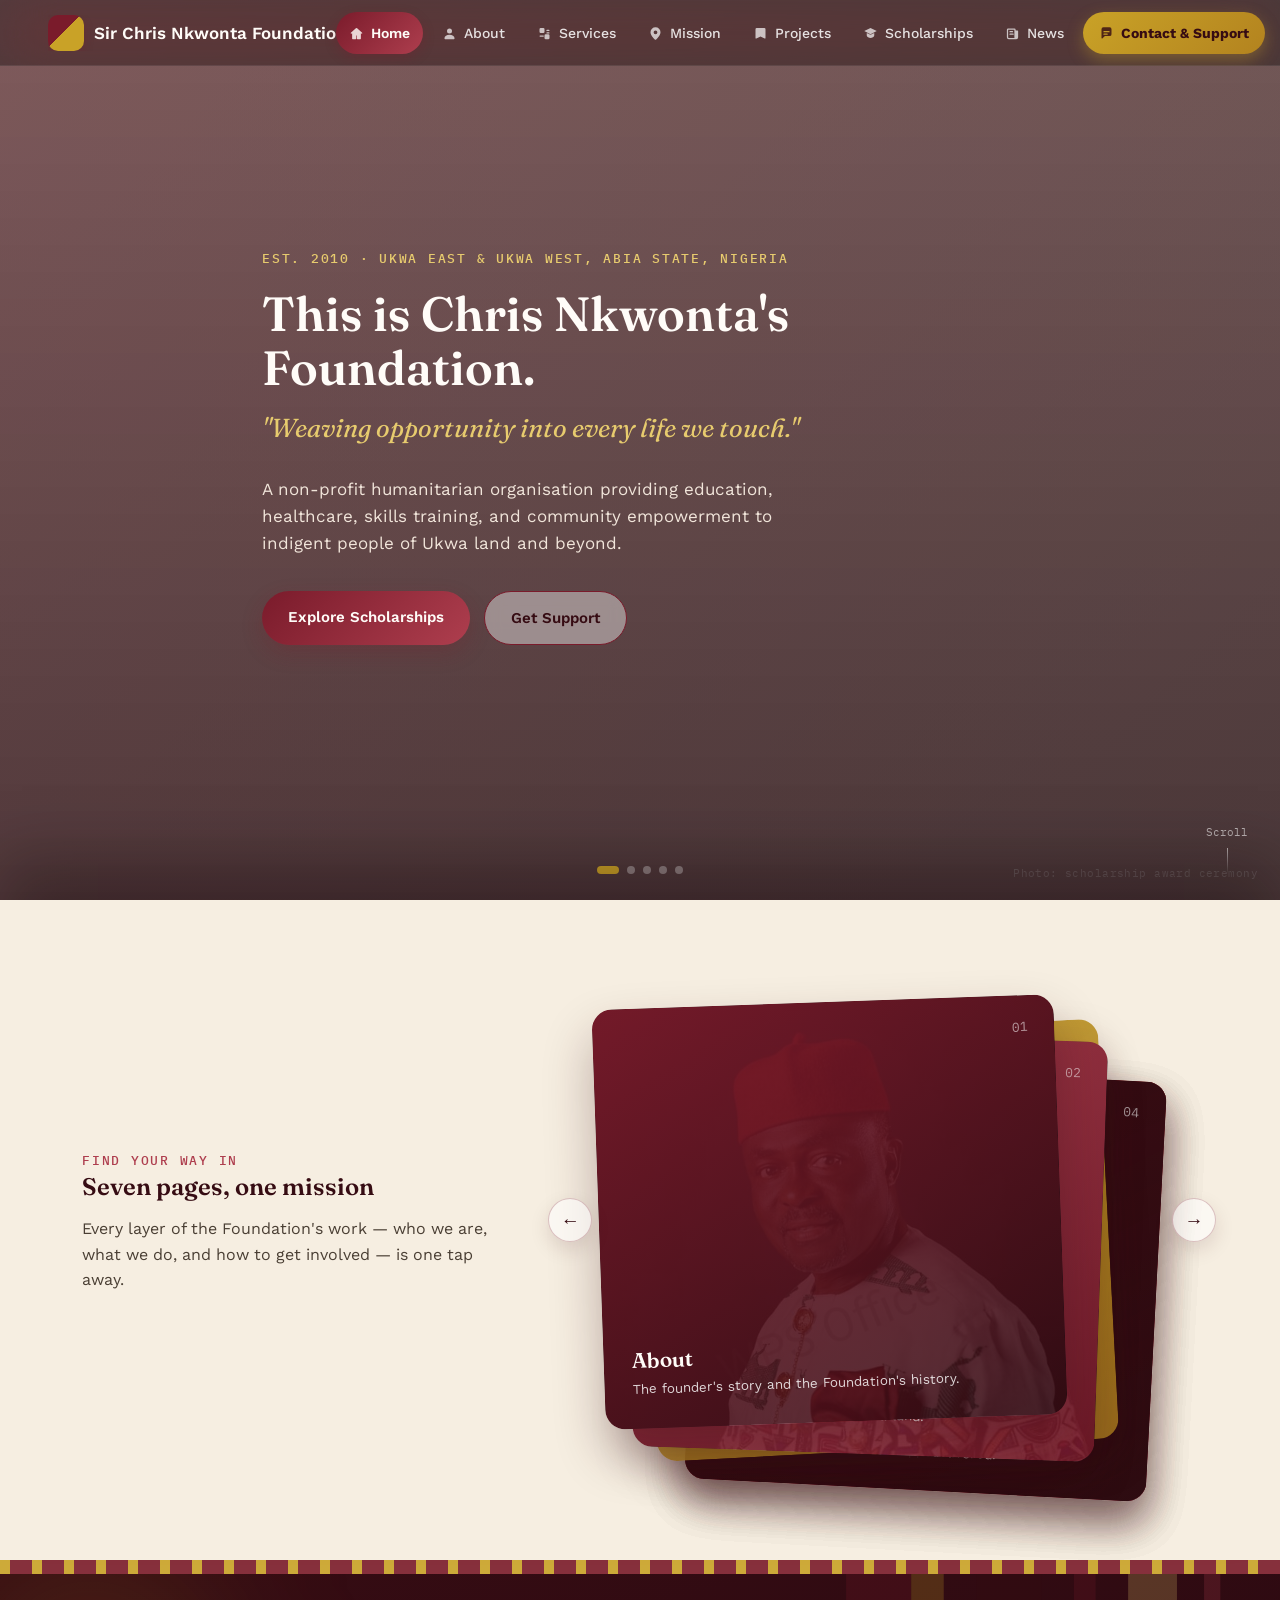
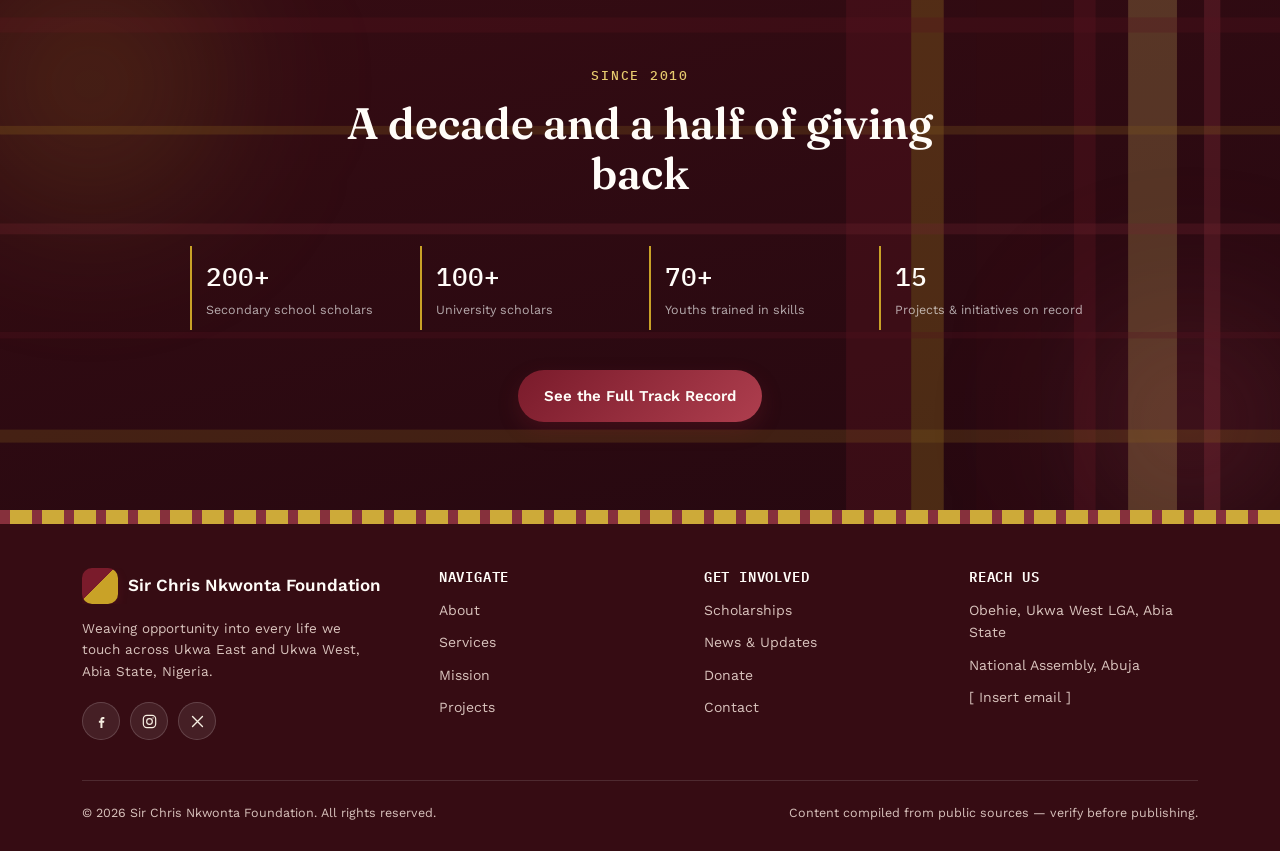
==== commit ae0d58ef: "remodified mobile navbar, adjusted stcke section" ====
--- a/index.html
+++ b/index.html
@@ -27,9 +27,7 @@
           class="hamburger"
           id="hamburger"
           aria-label="Toggle menu"
-          aria-controls="navLinks"
           aria-expanded="false"
-          type="button"
         >
           <span></span><span></span><span></span>
         </button>
@@ -46,6 +44,7 @@
       </div>
     </header>
 
+    <div class="hero-overlap-wrap">
     <section class="home-hero" id="home">
       <div class="slide-stage" id="slideStage"></div>
       <div class="home-hero-inner">
@@ -145,6 +144,7 @@
         </div>
       </div>
     </section>
+    </div>
 
     <div class="thread"></div>
 
--- a/css/style.css
+++ b/css/style.css
@@ -24,6 +24,7 @@
 }
 html {
   scroll-behavior: smooth;
+  overflow-x: clip;
 }
 
 @media (prefers-reduced-motion: reduce) {
@@ -44,7 +45,11 @@
   color: var(--ink);
   line-height: 1.6;
   -webkit-font-smoothing: antialiased;
-  overflow-x: hidden;
+  overflow-x: clip;
+  min-width: 0;
+}
+body.no-scroll {
+  overflow: hidden;
 }
 
 h1,
@@ -158,6 +163,8 @@
   top: 0;
   left: 0;
   right: 0;
+  width: 100%;
+  overflow-x: hidden;
   z-index: 200;
   display: flex;
   justify-content: center;
@@ -167,30 +174,37 @@
 .navbar {
   pointer-events: auto;
   width: 100%;
-  max-width: none;
+  max-width: 100%;
+  min-width: 0;
+  box-sizing: border-box;
   display: flex;
   align-items: center;
   justify-content: space-between;
   padding: 12px clamp(18px, 4vw, 48px);
   border-radius: 0;
-  background: rgba(255, 255, 255, 0.42);
+  position: relative;
+  isolation: isolate;
+  border: 0;
+  box-shadow:
+    0 10px 30px rgba(0, 0, 0, 0.4);
+  transition:
+    box-shadow 0.3s ease,
+    padding 0.3s ease;
+}
+.navbar::before {
+  content: "";
+  position: absolute;
+  inset: 0;
+  background: rgba(23, 23, 23, 0.45);
   backdrop-filter: blur(26px) saturate(200%);
   -webkit-backdrop-filter: blur(26px) saturate(200%);
-  border: 0;
-  border-bottom: 1px solid rgba(255, 255, 255, 0.55);
+  border-bottom: 1px solid rgba(255, 255, 255, 0.08);
+  z-index: -1;
+  pointer-events: none;
+}
+header.scrolled .navbar {
   box-shadow:
-    0 10px 30px rgba(54, 12, 19, 0.16),
-    inset 0 1px 0 rgba(255, 255, 255, 0.5);
-  transition:
-    box-shadow 0.3s ease,
-    background 0.3s ease,
-    padding 0.3s ease;
-}
-header.scrolled .navbar {
-  background: rgba(255, 255, 255, 0.68);
-  box-shadow:
-    0 14px 40px rgba(54, 12, 19, 0.24),
-    inset 0 1px 0 rgba(255, 255, 255, 0.6);
+    0 14px 40px rgba(0, 0, 0, 0.5);
   padding-top: 9px;
   padding-bottom: 9px;
 }
@@ -198,12 +212,15 @@
   display: flex;
   align-items: center;
   gap: 10px;
-  font-family: "Fraunces", serif;
+  font-family: "Work Sans", sans-serif;
   font-weight: 600;
   font-size: 17px;
-  color: var(--maroon-deep);
+  color: var(--white);
   white-space: nowrap;
   min-width: 0;
+  flex: 1 1 auto;
+  overflow: hidden;
+  text-overflow: ellipsis;
 }
 .logo-slot {
   width: 36px;
@@ -233,9 +250,10 @@
   display: flex;
   gap: 6px;
   align-items: center;
+  min-width: 0;
 }
 nav.links a {
-  --nav-icon: url("data:image/svg+xml,%3Csvg viewBox='0 0 24 24' xmlns='http://www.w3.org/2000/svg'%3E%3Cpath fill='black' d='M11 3.5a1.5 1.5 0 0 1 2 0l8 7.1a1 1 0 0 1-1.3 1.5l-.7-.6V20a1 1 0 0 1-1 1h-4.5a1 1 0 0 1-1-1v-5h-1v5a1 1 0 0 1-1 1H6a1 1 0 0 1-1-1v-8.5l-.7.6A1 1 0 0 1 3 10.6l8-7.1Z'/%3E%3C/svg%3E");
+  --nav-icon: url("data:image/svg+xml,%3Csvg viewBox='0 0 24 24' xmlns='http://www.w3.org/2000/svg'%3E%3Cpath fill='white' d='M11 3.5a1.5 1.5 0 0 1 2 0l8 7.1a1 1 0 0 1-1.3 1.5l-.7-.6V20a1 1 0 0 1-1 1h-4.5a1 1 0 0 1-1-1v-5h-1v5a1 1 0 0 1-1 1H6a1 1 0 0 1-1-1v-8.5l-.7.6A1 1 0 0 1 3 10.6l8-7.1Z'/%3E%3C/svg%3E");
   display: inline-flex;
   align-items: center;
   justify-content: center;
@@ -243,7 +261,7 @@
   padding: 10px 13px;
   font-size: 14px;
   font-weight: 500;
-  color: var(--ink);
+  color: rgba(255, 255, 255, 0.85);
   border-radius: 999px;
   transition:
     color 0.15s ease,
@@ -262,29 +280,29 @@
   mask: var(--nav-icon) center/contain no-repeat;
 }
 nav.links a[href="about.html"] {
-  --nav-icon: url("data:image/svg+xml,%3Csvg viewBox='0 0 24 24' xmlns='http://www.w3.org/2000/svg'%3E%3Cpath fill='black' d='M12 12a4 4 0 1 0 0-8 4 4 0 0 0 0 8Zm0 2c-4.4 0-8 2.2-8 5v1a1 1 0 0 0 1 1h14a1 1 0 0 0 1-1v-1c0-2.8-3.6-5-8-5Z'/%3E%3C/svg%3E");
+  --nav-icon: url("data:image/svg+xml,%3Csvg viewBox='0 0 24 24' xmlns='http://www.w3.org/2000/svg'%3E%3Cpath fill='white' d='M12 12a4 4 0 1 0 0-8 4 4 0 0 0 0 8Zm0 2c-4.4 0-8 2.2-8 5v1a1 1 0 0 0 1 1h14a1 1 0 0 0 1-1v-1c0-2.8-3.6-5-8-5Z'/%3E%3C/svg%3E");
 }
 nav.links a[href="services.html"] {
-  --nav-icon: url("data:image/svg+xml,%3Csvg viewBox='0 0 24 24' xmlns='http://www.w3.org/2000/svg'%3E%3Cpath fill='black' d='M4 5a2 2 0 0 1 2-2h4a2 2 0 0 1 2 2v4a2 2 0 0 1-2 2H6a2 2 0 0 1-2-2V5Zm8 10a2 2 0 0 1 2-2h4a2 2 0 0 1 2 2v4a2 2 0 0 1-2 2h-4a2 2 0 0 1-2-2v-4ZM4 16a1 1 0 0 1 1-1h5a1 1 0 1 1 0 2H5a1 1 0 0 1-1-1Zm11-9a1 1 0 0 1 1-1h3a1 1 0 1 1 0 2h-3a1 1 0 0 1-1-1Zm0 4a1 1 0 0 1 1-1h3a1 1 0 1 1 0 2h-3a1 1 0 0 1-1-1Z'/%3E%3C/svg%3E");
+  --nav-icon: url("data:image/svg+xml,%3Csvg viewBox='0 0 24 24' xmlns='http://www.w3.org/2000/svg'%3E%3Cpath fill='white' d='M4 5a2 2 0 0 1 2-2h4a2 2 0 0 1 2 2v4a2 2 0 0 1-2 2H6a2 2 0 0 1-2-2V5Zm8 10a2 2 0 0 1 2-2h4a2 2 0 0 1 2 2v4a2 2 0 0 1-2 2h-4a2 2 0 0 1-2-2v-4ZM4 16a1 1 0 0 1 1-1h5a1 1 0 1 1 0 2H5a1 1 0 0 1-1-1Zm11-9a1 1 0 0 1 1-1h3a1 1 0 1 1 0 2h-3a1 1 0 0 1-1-1Zm0 4a1 1 0 0 1 1-1h3a1 1 0 1 1 0 2h-3a1 1 0 0 1-1-1Z'/%3E%3C/svg%3E");
 }
 nav.links a[href="mission.html"] {
-  --nav-icon: url("data:image/svg+xml,%3Csvg viewBox='0 0 24 24' xmlns='http://www.w3.org/2000/svg'%3E%3Cpath fill='black' d='M12 2a8 8 0 0 0-8 8c0 5.3 6.6 11.2 6.9 11.5a1.6 1.6 0 0 0 2.2 0C13.4 21.2 20 15.3 20 10a8 8 0 0 0-8-8Zm0 11a3 3 0 1 1 0-6 3 3 0 0 1 0 6Z'/%3E%3C/svg%3E");
+  --nav-icon: url("data:image/svg+xml,%3Csvg viewBox='0 0 24 24' xmlns='http://www.w3.org/2000/svg'%3E%3Cpath fill='white' d='M12 2a8 8 0 0 0-8 8c0 5.3 6.6 11.2 6.9 11.5a1.6 1.6 0 0 0 2.2 0C13.4 21.2 20 15.3 20 10a8 8 0 0 0-8-8Zm0 11a3 3 0 1 1 0-6 3 3 0 0 1 0 6Z'/%3E%3C/svg%3E");
 }
 nav.links a[href="projects.html"] {
-  --nav-icon: url("data:image/svg+xml,%3Csvg viewBox='0 0 24 24' xmlns='http://www.w3.org/2000/svg'%3E%3Cpath fill='black' d='M4 5a2 2 0 0 1 2-2h12a2 2 0 0 1 2 2v14a1 1 0 0 1-1.45.9L12 16.62 5.45 19.9A1 1 0 0 1 4 19V5Z'/%3E%3C/svg%3E");
+  --nav-icon: url("data:image/svg+xml,%3Csvg viewBox='0 0 24 24' xmlns='http://www.w3.org/2000/svg'%3E%3Cpath fill='white' d='M4 5a2 2 0 0 1 2-2h12a2 2 0 0 1 2 2v14a1 1 0 0 1-1.45.9L12 16.62 5.45 19.9A1 1 0 0 1 4 19V5Z'/%3E%3C/svg%3E");
 }
 nav.links a[href="scholarships.html"] {
-  --nav-icon: url("data:image/svg+xml,%3Csvg viewBox='0 0 24 24' xmlns='http://www.w3.org/2000/svg'%3E%3Cpath fill='black' d='m12 3 10 5-10 5L2 8l10-5Zm6 8.2V15c0 2-3.6 4-6 4s-6-2-6-4v-3.8l5.1 2.55a2 2 0 0 0 1.8 0L18 11.2Z'/%3E%3C/svg%3E");
+  --nav-icon: url("data:image/svg+xml,%3Csvg viewBox='0 0 24 24' xmlns='http://www.w3.org/2000/svg'%3E%3Cpath fill='white' d='m12 3 10 5-10 5L2 8l10-5Zm6 8.2V15c0 2-3.6 4-6 4s-6-2-6-4v-3.8l5.1 2.55a2 2 0 0 0 1.8 0L18 11.2Z'/%3E%3C/svg%3E");
 }
 nav.links a[href="news.html"] {
-  --nav-icon: url("data:image/svg+xml,%3Csvg viewBox='0 0 24 24' xmlns='http://www.w3.org/2000/svg'%3E%3Cpath fill='black' d='M5 4a2 2 0 0 0-2 2v12a3 3 0 0 0 3 3h12a3 3 0 0 0 3-3V8a1 1 0 0 0-1-1h-3V6a2 2 0 0 0-2-2H5Zm0 14V6h10v12a3 3 0 0 0 .17 1H6a1 1 0 0 1-1-1Zm2-9a1 1 0 0 1 1-1h4a1 1 0 1 1 0 2H8a1 1 0 0 1-1-1Zm0 4a1 1 0 0 1 1-1h5a1 1 0 1 1 0 2H8a1 1 0 0 1-1-1Z'/%3E%3C/svg%3E");
+  --nav-icon: url("data:image/svg+xml,%3Csvg viewBox='0 0 24 24' xmlns='http://www.w3.org/2000/svg'%3E%3Cpath fill='white' d='M5 4a2 2 0 0 0-2 2v12a3 3 0 0 0 3 3h12a3 3 0 0 0 3-3V8a1 1 0 0 0-1-1h-3V6a2 2 0 0 0-2-2H5Zm0 14V6h10v12a3 3 0 0 0 .17 1H6a1 1 0 0 1-1-1Zm2-9a1 1 0 0 1 1-1h4a1 1 0 1 1 0 2H8a1 1 0 0 1-1-1Zm0 4a1 1 0 0 1 1-1h5a1 1 0 1 1 0 2H8a1 1 0 0 1-1-1Z'/%3E%3C/svg%3E");
 }
 nav.links a[href="contact.html"] {
-  --nav-icon: url("data:image/svg+xml,%3Csvg viewBox='0 0 24 24' xmlns='http://www.w3.org/2000/svg'%3E%3Cpath fill='black' d='M4 5a3 3 0 0 1 3-3h10a3 3 0 0 1 3 3v8a3 3 0 0 1-3 3H9.4l-3.7 3.7A1 1 0 0 1 4 19V5Zm4 3a1 1 0 0 0 0 2h8a1 1 0 1 0 0-2H8Zm0 4a1 1 0 1 0 0 2h5a1 1 0 1 0 0-2H8Z'/%3E%3C/svg%3E");
+  --nav-icon: url("data:image/svg+xml,%3Csvg viewBox='0 0 24 24' xmlns='http://www.w3.org/2000/svg'%3E%3Cpath fill='white' d='M4 5a3 3 0 0 1 3-3h10a3 3 0 0 1 3 3v8a3 3 0 0 1-3 3H9.4l-3.7 3.7A1 1 0 0 1 4 19V5Zm4 3a1 1 0 0 0 0 2h8a1 1 0 1 0 0-2H8Zm0 4a1 1 0 1 0 0 2h5a1 1 0 1 0 0-2H8Z'/%3E%3C/svg%3E");
 }
 nav.links a:hover {
-  color: var(--maroon);
-  background: rgba(122, 27, 43, 0.06);
+  color: var(--gold-soft);
+  background: rgba(255, 255, 255, 0.08);
 }
 nav.links a.active {
   color: var(--white);
@@ -313,11 +331,14 @@
   cursor: pointer;
   padding: 10px;
   border-radius: 50%;
+  flex-shrink: 0;
+  min-width: 42px;
+  min-height: 42px;
 }
 .hamburger span {
   width: 22px;
   height: 2px;
-  background: var(--maroon-deep);
+  background: var(--white);
   border-radius: 2px;
   transition:
     transform 0.2s ease,
@@ -338,24 +359,51 @@
     align-items: flex-start;
     flex-wrap: wrap;
     padding: 12px 18px;
+    max-width: 100vw;
+    min-width: 0;
+  }
+  .brand {
+    max-width: calc(100% - 68px);
+    white-space: normal;
+    line-height: 1.2;
+    overflow-wrap: anywhere;
   }
   nav.links {
     display: none;
-    width: 100%;
+    position: fixed;
+    top: 0;
+    right: 0;
+    height: 100vh;
+    height: 100dvh;
+    width: min(78vw, 320px);
     flex-direction: column;
     align-items: stretch;
-    gap: 8px;
-    margin-top: 12px;
-    padding: 14px 0 6px;
-    border-top: 1px solid rgba(122, 27, 43, 0.14);
+    justify-content: center;
+    gap: 6px;
+    margin: 0;
+    padding: 32px 26px;
+    border: none;
+    background: rgba(18, 12, 13, 0.97);
+    backdrop-filter: blur(30px) saturate(180%);
+    -webkit-backdrop-filter: blur(30px) saturate(180%);
+    box-shadow: -24px 0 60px rgba(0, 0, 0, 0.45);
+    z-index: 250;
   }
   nav.links.open {
     display: flex;
+    max-height: none;
+    overflow-y: auto;
+    scrollbar-width: none;
+  }
+  nav.links.open::-webkit-scrollbar {
+    display: none;
   }
   nav.links a {
     justify-content: flex-start;
-    padding: 13px 14px;
+    padding: 16px 10px;
     border-radius: 12px;
+    font-size: 16px;
+    font-weight: 600;
   }
   nav.links a::before {
     width: 17px;
@@ -368,6 +416,9 @@
   .hamburger {
     display: flex;
     margin-top: 0;
+    position: relative;
+    z-index: 260;
+    background: transparent;
   }
 }
 @media (max-width: 520px) {
@@ -380,9 +431,6 @@
   .logo-slot {
     width: 34px;
     height: 34px;
-  }
-  .hamburger {
-    background: rgba(255, 255, 255, 0.32);
   }
 }
 
@@ -477,6 +525,8 @@
   background: var(--cloth);
 }
 section.on-maroon {
+  position: relative;
+  overflow: hidden;
   background: linear-gradient(165deg, var(--maroon-deep) 0%, #250810 100%);
   color: var(--cloth);
 }
@@ -556,11 +606,16 @@
 /* =========================================================
    HOME HERO — media slider
    ========================================================= */
+.hero-overlap-wrap {
+  position: relative;
+  z-index: 0;
+}
 .home-hero {
   position: sticky;
   top: 0;
   z-index: 0;
   height: 100vh;
+  height: 100dvh;
   min-height: 640px;
   overflow: hidden;
   display: flex;
@@ -758,7 +813,7 @@
   position: relative;
   z-index: 4;
   overflow: hidden;
-  box-shadow: 0 -34px 70px rgba(20, 5, 9, 0.22);
+  box-shadow: 0 -36px 64px rgba(20, 5, 9, 0.35);
 }
 .stack-wrap {
   display: grid;
@@ -1581,6 +1636,14 @@
   .news-card {
     grid-template-columns: 1fr;
     gap: 8px;
+    opacity: 1;
+    transform: none;
+    transition: none;
+  }
+  .news-card.flip-in {
+    opacity: 1;
+    transform: none;
+    transition: none;
   }
   .news-card .date {
     display: flex;
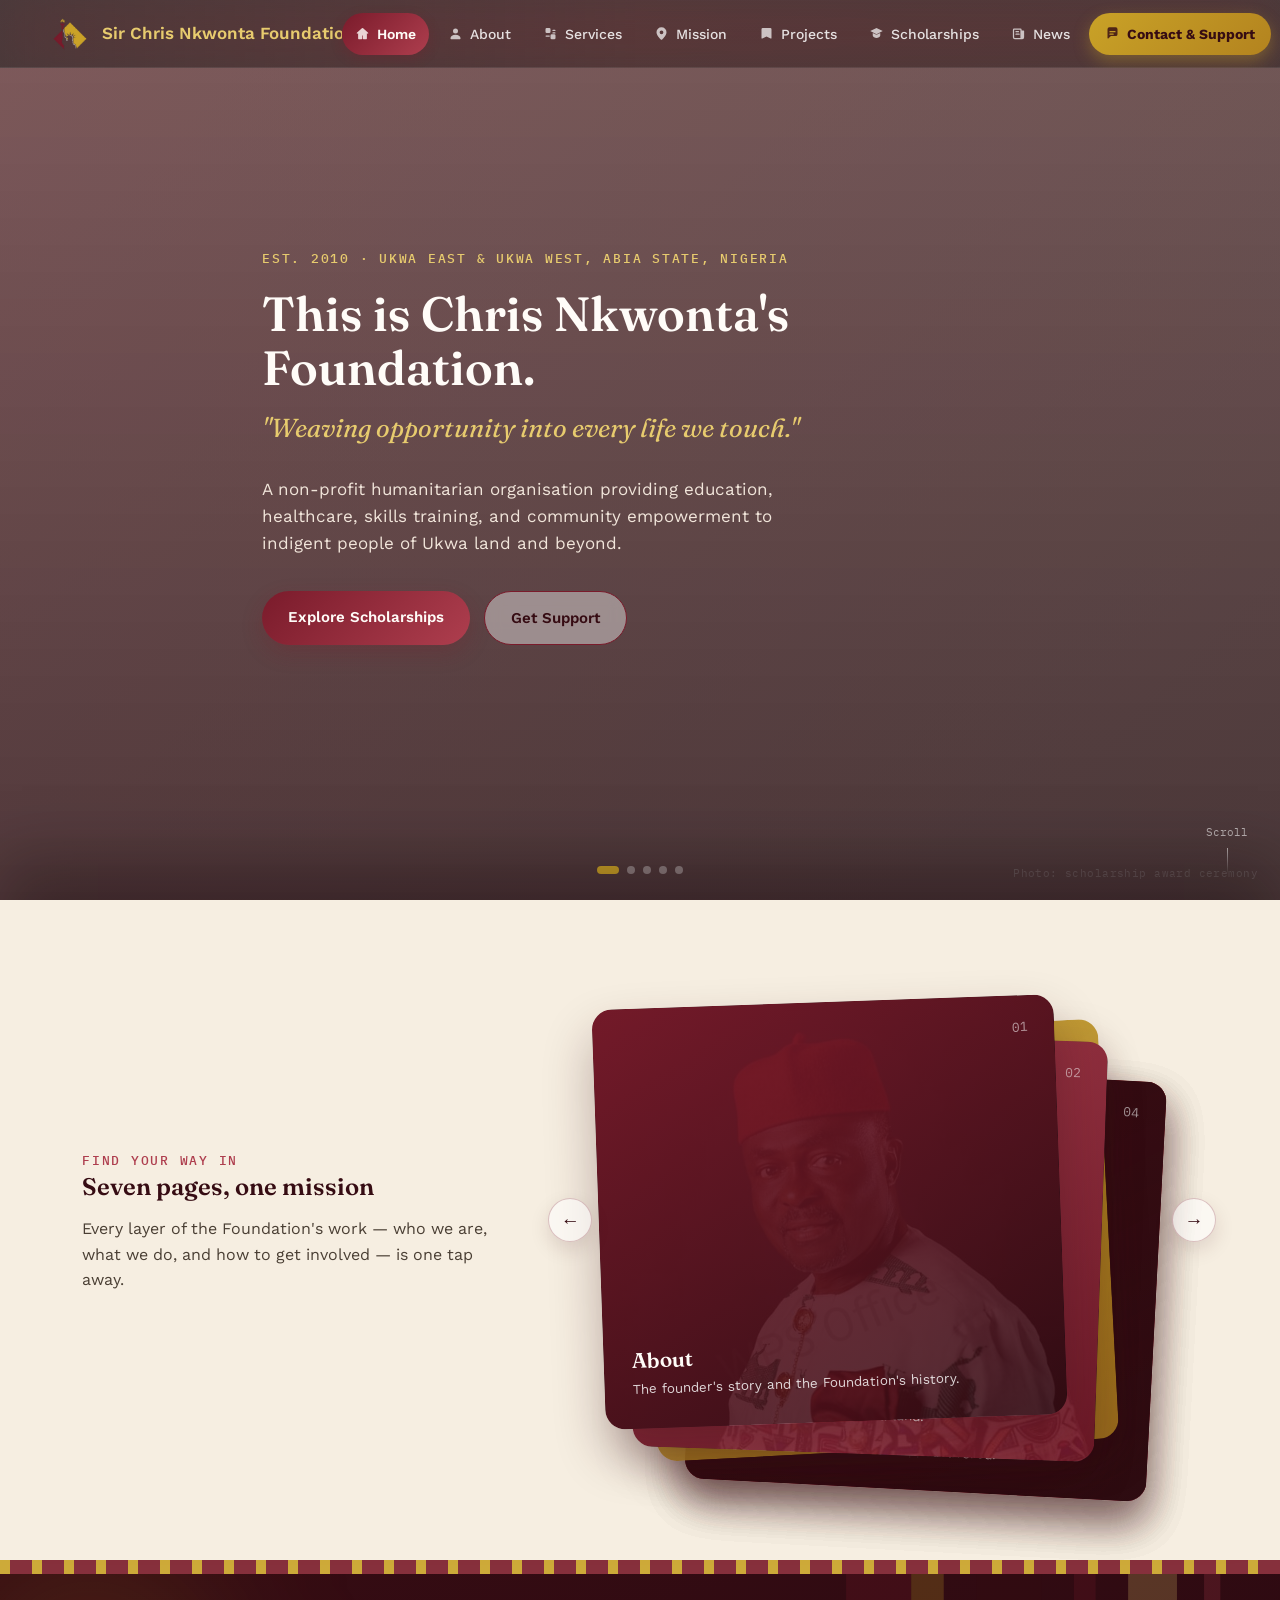
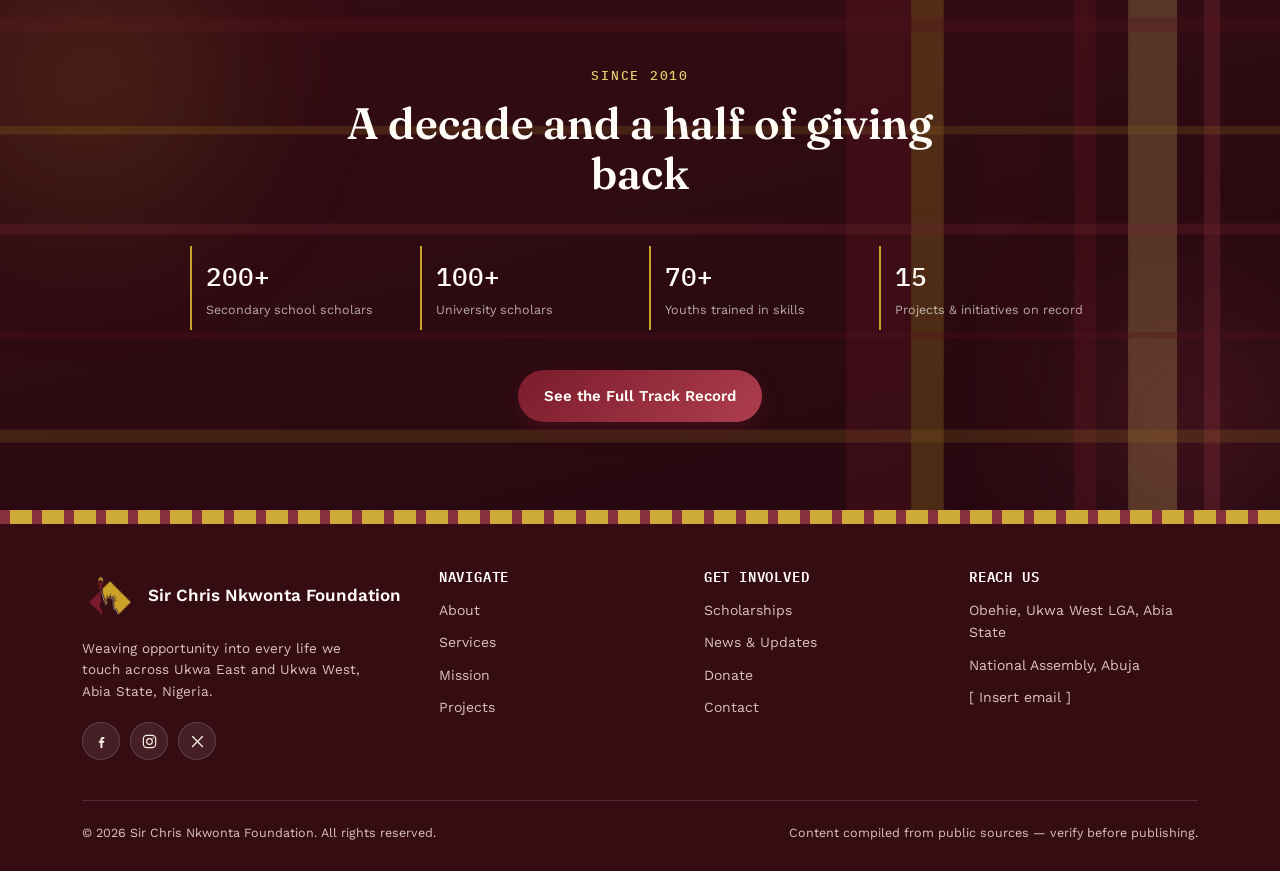
==== commit 45dc6a84: "Add favicon assets and update brand references" ====
--- a/index.html
+++ b/index.html
@@ -13,14 +13,21 @@
       href="https://fonts.googleapis.com/css2?family=Fraunces:opsz,wght@9..144,400;9..144,500;9..144,600;9..144,700&family=Work+Sans:wght@400;500;600;700&family=IBM+Plex+Mono:wght@400;500&display=swap"
       rel="stylesheet"
     />
+    <link rel="icon" href="favicon.svg" type="image/svg+xml" />
+    <link rel="icon" href="favicon.ico" sizes="any" />
+    <link rel="icon" type="image/png" sizes="32x32" href="favicon-32x32.png" />
+    <link rel="icon" type="image/png" sizes="48x48" href="favicon-48x48.png" />
+    <link rel="icon" type="image/png" sizes="16x16" href="favicon-16x16.png" />
+    <link rel="apple-touch-icon" sizes="180x180" href="apple-touch-icon.png" />
+    <link rel="manifest" href="site.webmanifest" />
+    <meta name="theme-color" content="#7A1B2B" />
     <link rel="stylesheet" href="css/style.css" />
   </head>
   <body class="home-page">
     <header>
       <div class="navbar">
         <a href="index.html" class="brand">
-          <!-- Replace with <img src="assets/img/logo.png" alt="Sir Chris Nkwonta Foundation logo"> when available -->
-          <span class="logo-slot"></span>
+               <img src="assets/img/brand/icon-any-512x512.png" alt="Sir Chris Nkwonta Foundation" class="logo-slot" />
           Sir Chris Nkwonta Foundation
         </a>
         <button
@@ -217,8 +224,7 @@
         <div class="foot-grid">
           <div>
             <div class="brand">
-              <!-- Replace with <img src="assets/img/logo.png" alt="Sir Chris Nkwonta Foundation logo"> when available -->
-              <span class="logo-slot"></span>
+                       <img src="assets/img/brand/icon-any-512x512.png" alt="Sir Chris Nkwonta Foundation" class="logo-slot" />
               Sir Chris Nkwonta Foundation
             </div>
             <p class="foot-desc">
--- a/css/style.css
+++ b/css/style.css
@@ -195,7 +195,7 @@
   content: "";
   position: absolute;
   inset: 0;
-  background: rgba(23, 23, 23, 0.45);
+  background: linear-gradient(90deg, rgba(50, 45, 45, 0.7) 0%, rgba(23, 23, 23, 0.45) 50%);
   backdrop-filter: blur(26px) saturate(200%);
   -webkit-backdrop-filter: blur(26px) saturate(200%);
   border-bottom: 1px solid rgba(255, 255, 255, 0.08);
@@ -222,19 +222,14 @@
   overflow: hidden;
   text-overflow: ellipsis;
 }
+.navbar .brand {
+  color: var(--gold-soft);
+}
 .logo-slot {
-  width: 36px;
-  height: 36px;
-  border-radius: 10px;
+  width: 44px;
+  height: 44px;
+  border-radius: 12px;
   flex-shrink: 0;
-  background: linear-gradient(
-    135deg,
-    var(--maroon) 0%,
-    var(--maroon) 45%,
-    var(--gold) 45%,
-    var(--gold) 100%
-  );
-  box-shadow: 0 4px 10px rgba(122, 27, 43, 0.3);
   display: flex;
   align-items: center;
   justify-content: center;
@@ -242,8 +237,12 @@
 .logo-slot img {
   width: 100%;
   height: 100%;
-  object-fit: cover;
-  border-radius: 10px;
+  object-fit: contain;
+  border-radius: 12px;
+}
+.foot-grid .brand .logo-slot {
+  width: 56px;
+  height: 56px;
 }
 
 nav.links {
@@ -429,8 +428,8 @@
     line-height: 1.2;
   }
   .logo-slot {
-    width: 34px;
-    height: 34px;
+    width: 40px;
+    height: 40px;
   }
 }
 
@@ -1961,7 +1960,7 @@
   transform: translateY(0);
 }
 .modal-close {
-  position: absolute;
+  position: fixed;
   top: 20px;
   right: 20px;
   width: 36px;
@@ -1975,6 +1974,7 @@
   display: flex;
   align-items: center;
   justify-content: center;
+  z-index: 1001;
 }
 .modal-close:hover {
   background: rgba(255, 255, 255, 0.2);
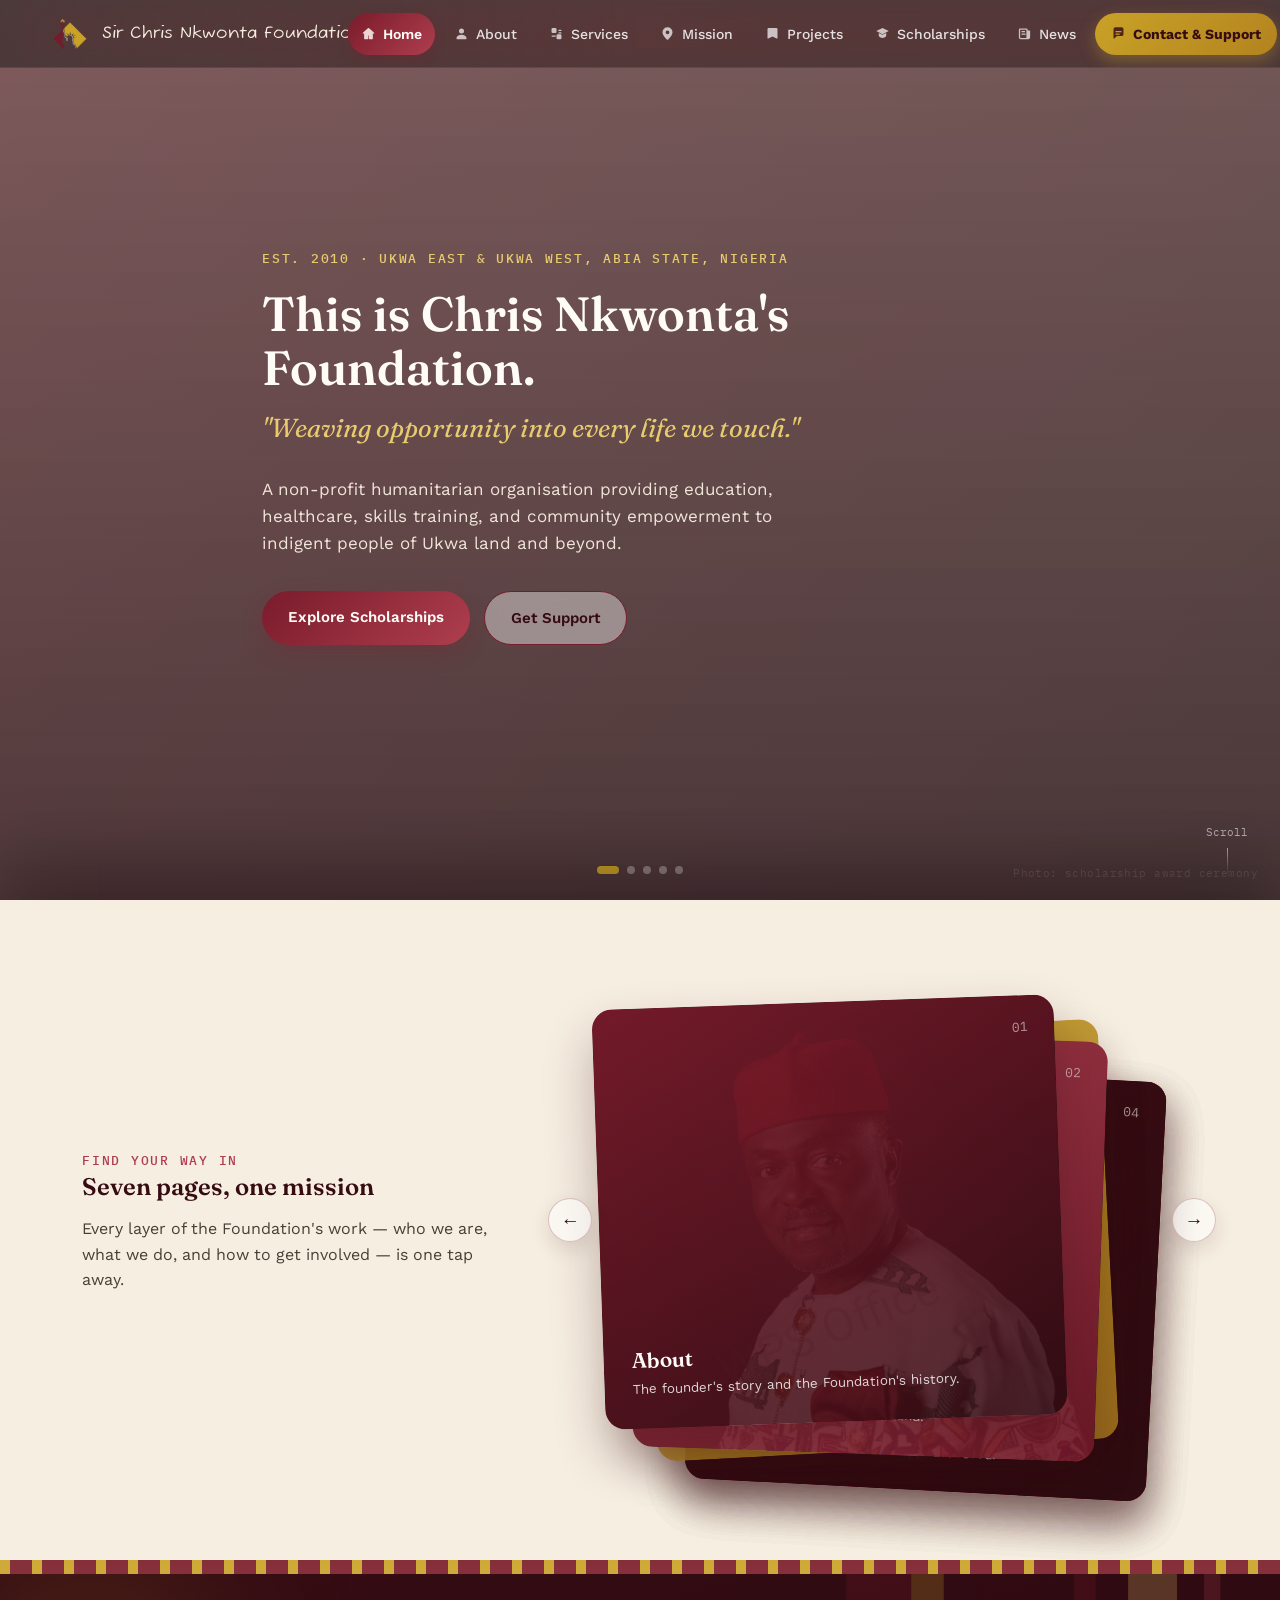
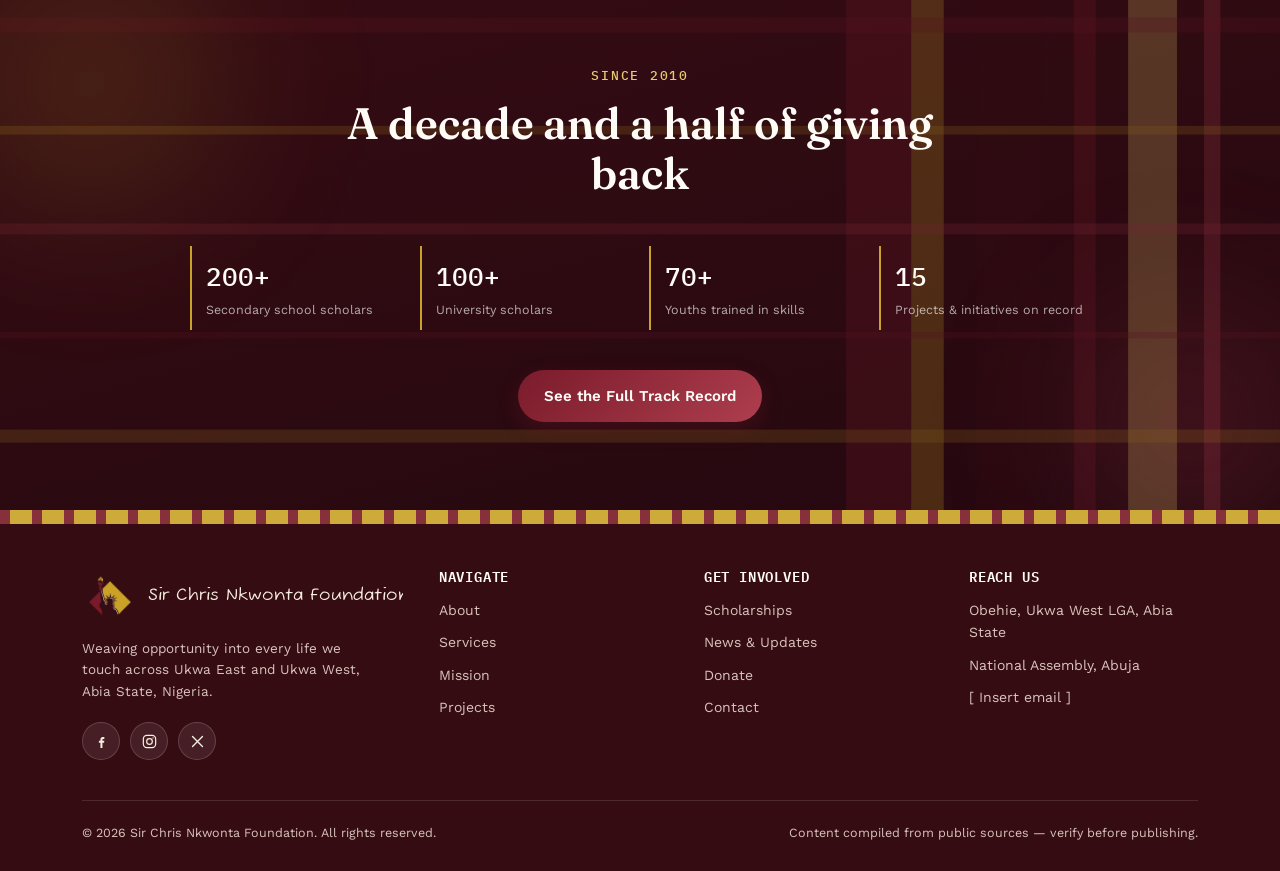
==== commit dab7d175: "Change text logo" ====
--- a/index.html
+++ b/index.html
@@ -10,7 +10,7 @@
     />
     <link rel="preconnect" href="https://fonts.googleapis.com" />
     <link
-      href="https://fonts.googleapis.com/css2?family=Fraunces:opsz,wght@9..144,400;9..144,500;9..144,600;9..144,700&family=Work+Sans:wght@400;500;600;700&family=IBM+Plex+Mono:wght@400;500&display=swap"
+      href="https://fonts.googleapis.com/css2?family=Fraunces:opsz,wght@9..144,400;9..144,500;9..144,600;9..144,700&family=Work+Sans:wght@400;500;600;700&family=IBM+Plex+Mono:wght@400;500&family=Fuzzy+Bubbles:wght@400;700&display=swap"
       rel="stylesheet"
     />
     <link rel="icon" href="favicon.svg" type="image/svg+xml" />
--- a/css/style.css
+++ b/css/style.css
@@ -5,6 +5,7 @@
 :root {
   --ink: #241512;
   --cloth: #f6eee1;
+  --cream: #f6eee1;
   --cloth-deep: #ecdfc7;
   --maroon: #7a1b2b;
   --maroon-deep: #360c13;
@@ -212,10 +213,9 @@
   display: flex;
   align-items: center;
   gap: 10px;
-  font-family: "Work Sans", sans-serif;
-  font-weight: 600;
+  font-family: "Fuzzy Bubbles", cursive;
   font-size: 17px;
-  color: var(--white);
+  color: var(--cream);
   white-space: nowrap;
   min-width: 0;
   flex: 1 1 auto;
@@ -223,7 +223,7 @@
   text-overflow: ellipsis;
 }
 .navbar .brand {
-  color: var(--gold-soft);
+  color: var(--cream);
 }
 .logo-slot {
   width: 44px;
@@ -1786,7 +1786,7 @@
   margin-bottom: 40px;
 }
 footer .brand {
-  color: var(--white);
+  color: var(--cream);
   margin-bottom: 14px;
 }
 footer .foot-desc {
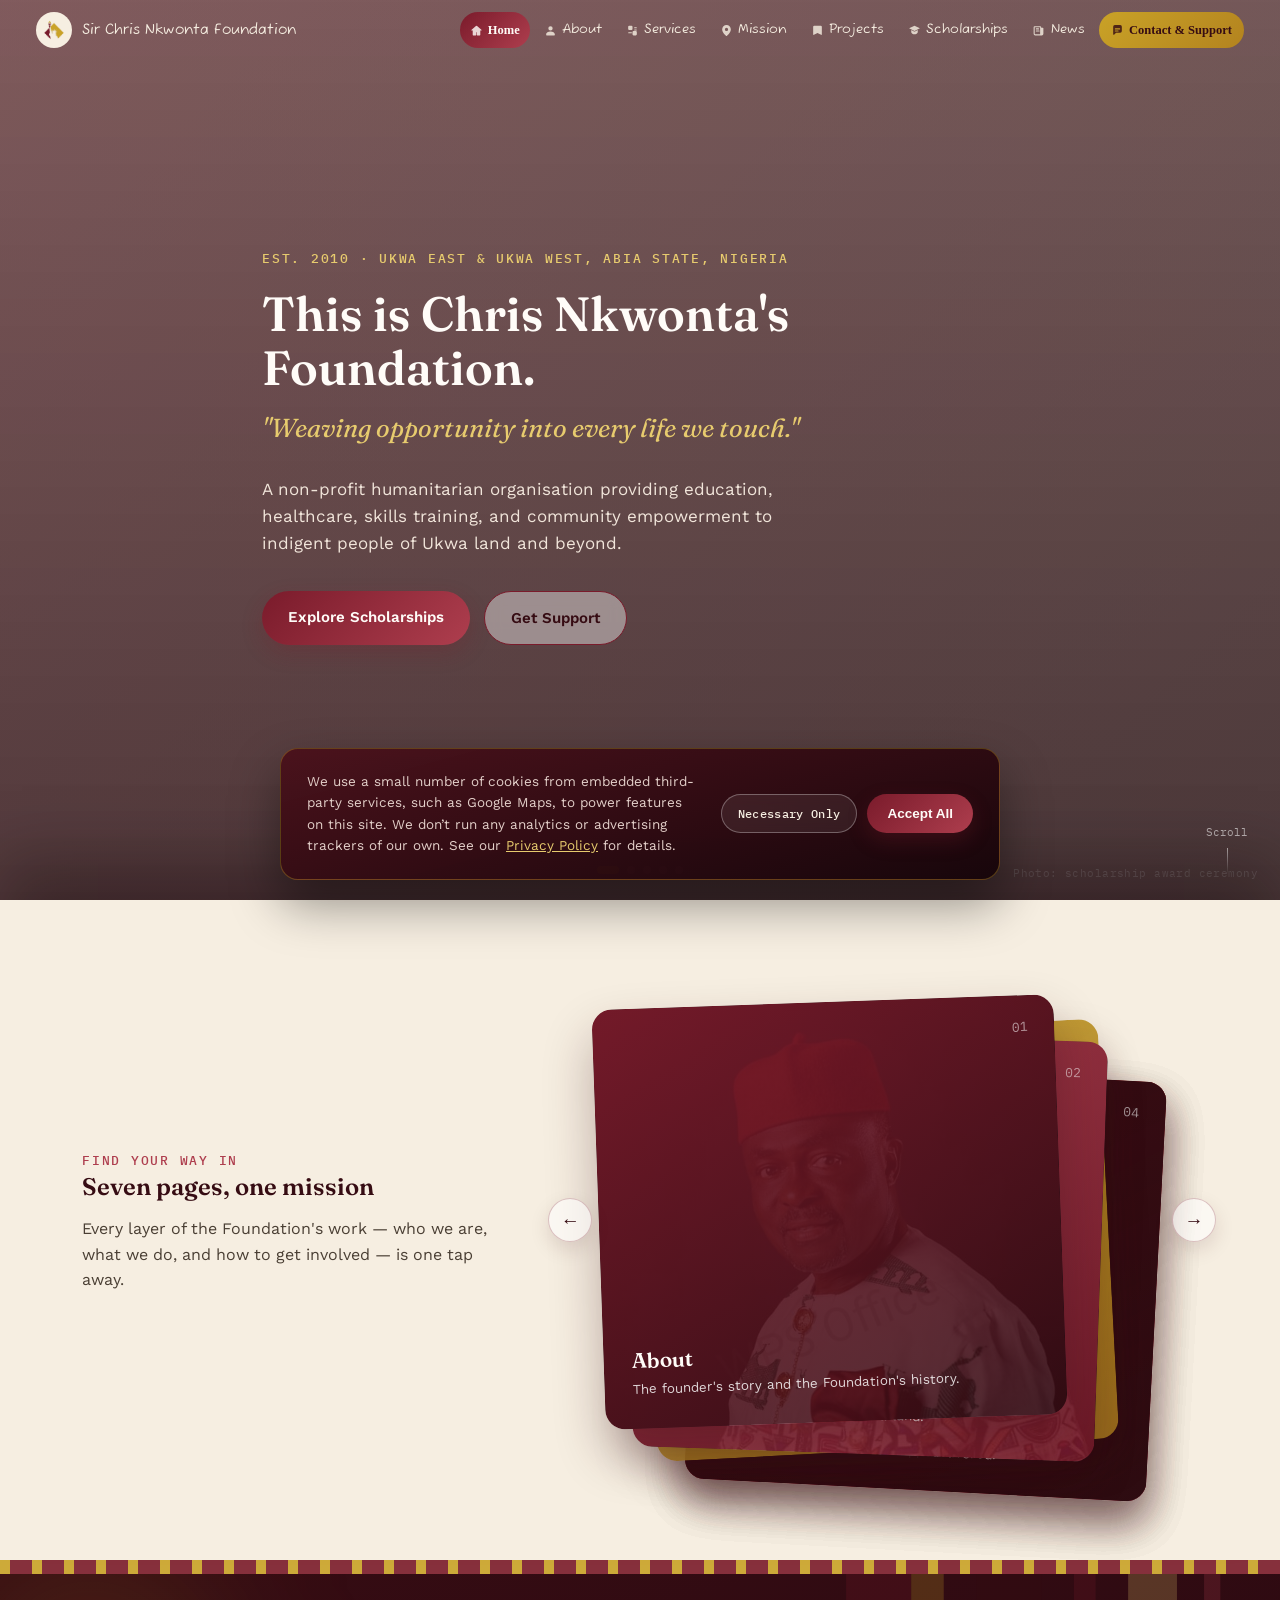
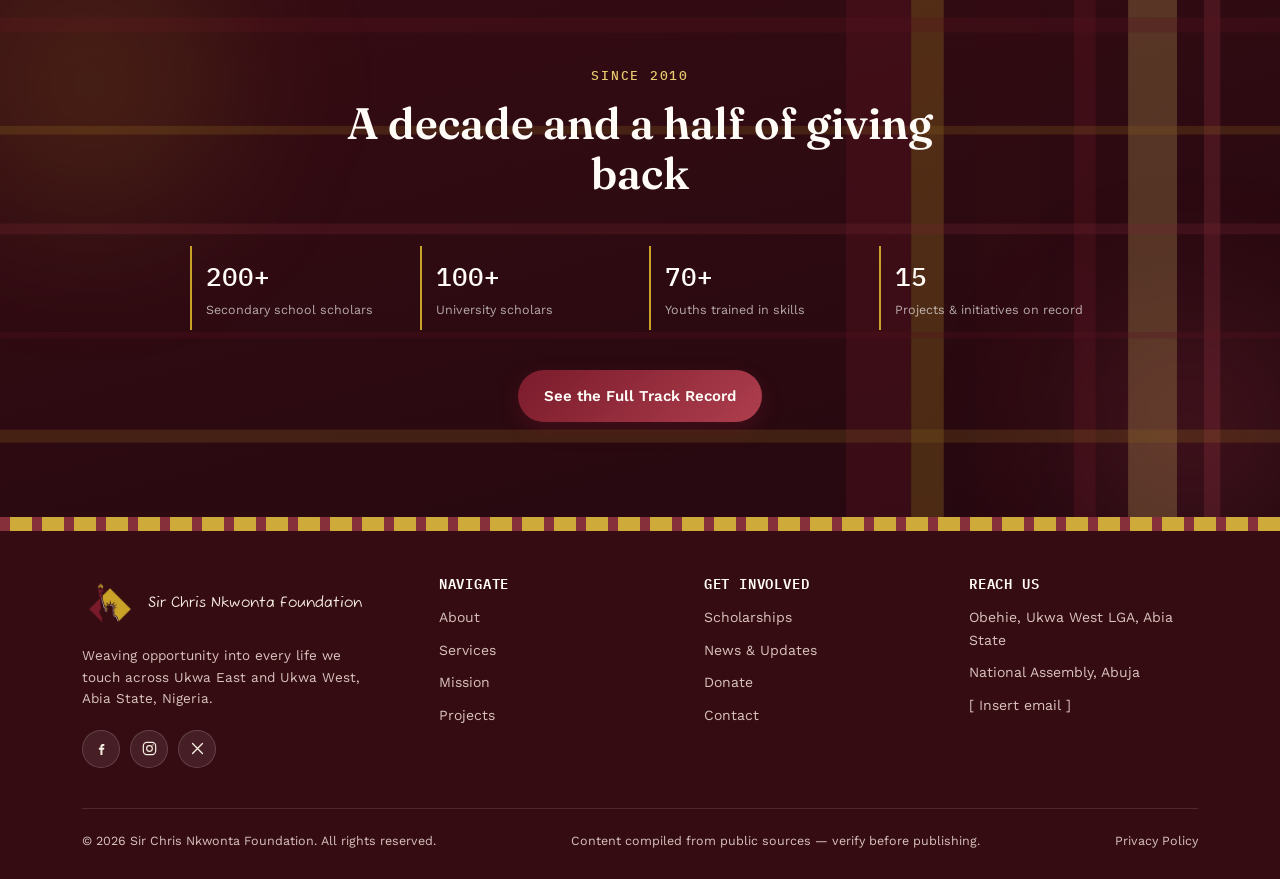
==== commit 6d58c3b4: "added cookies and privacy consent" ====
--- a/index.html
+++ b/index.html
@@ -303,10 +303,12 @@
             >Content compiled from public sources &mdash; verify before
             publishing.</span
           >
+          <span><a href="privacy.html">Privacy Policy</a></span>
         </div>
       </div>
     </footer>
     <script src="js/main.js"></script>
+    <script src="js/cookies.js"></script>
     <script src="js/home.js"></script>
   </body>
 </html>
--- a/css/style.css
+++ b/css/style.css
@@ -16,6 +16,8 @@
   --max: 1180px;
   --glass-border: rgba(255, 255, 255, 0.28);
   --nav-h: 78px;
+  --nav-fg: var(--maroon-deep);
+  --nav-logo-bg: var(--maroon-deep);
 }
 
 * {
@@ -165,7 +167,10 @@
   left: 0;
   right: 0;
   width: 100%;
-  overflow-x: hidden;
+  /* Both axes explicitly hidden — the navbar must never be scrollable.
+     (Setting only overflow-x lets the spec silently promote overflow-y
+     to auto, which re-opens a scroll capability we don't want.) */
+  overflow: hidden;
   z-index: 200;
   display: flex;
   justify-content: center;
@@ -181,40 +186,53 @@
   display: flex;
   align-items: center;
   justify-content: space-between;
-  padding: 12px clamp(18px, 4vw, 48px);
+  padding: 12px clamp(18px, 2.82vw, 48px);
   border-radius: 0;
   position: relative;
   isolation: isolate;
   border: 0;
-  box-shadow:
-    0 10px 30px rgba(0, 0, 0, 0.4);
-  transition:
-    box-shadow 0.3s ease,
-    padding 0.3s ease;
-}
+  background: none;
+  box-shadow: none;
+  transition: padding 0.3s ease;
+}
+/* Scroll glass background: a colorless, blurred backdrop that appears only
+   once scrolling begins, separating the navbar from page content beneath
+   it. It lives on ::before (not on .navbar itself) so it never becomes a
+   containing block for the fixed-position mobile drawer (nav.links), and
+   it carries no background color/tint -- translucency alone does the
+   separation. z-index: -1 keeps it behind .brand / nav.links within the
+   stacking context .navbar already establishes (isolation: isolate). */
 .navbar::before {
   content: "";
   position: absolute;
   inset: 0;
-  background: linear-gradient(90deg, rgba(50, 45, 45, 0.7) 0%, rgba(23, 23, 23, 0.45) 50%);
-  backdrop-filter: blur(26px) saturate(200%);
-  -webkit-backdrop-filter: blur(26px) saturate(200%);
-  border-bottom: 1px solid rgba(255, 255, 255, 0.08);
   z-index: -1;
   pointer-events: none;
+  background: transparent;
+  backdrop-filter: blur(20px);
+  -webkit-backdrop-filter: blur(20px);
+  opacity: 0;
+  transition: opacity 0.3s ease;
 }
 header.scrolled .navbar {
-  box-shadow:
-    0 14px 40px rgba(0, 0, 0, 0.5);
   padding-top: 9px;
   padding-bottom: 9px;
+}
+header.scrolled .navbar::before {
+  opacity: 1;
+}
+/* Adaptive colors: header.on-dark is toggled by main.js depending on
+   which section sits behind the (now backgroundless) fixed navbar. */
+header.on-dark {
+  --nav-fg: var(--cream);
+  --nav-logo-bg: var(--cream);
 }
 .brand {
   display: flex;
   align-items: center;
   gap: 10px;
   font-family: "Fuzzy Bubbles", cursive;
-  font-size: 17px;
+  font-size: clamp(14px, 1vw, 17px);
   color: var(--cream);
   white-space: nowrap;
   min-width: 0;
@@ -223,11 +241,12 @@
   text-overflow: ellipsis;
 }
 .navbar .brand {
-  color: var(--cream);
+  color: var(--nav-fg);
+  transition: color 0.25s ease;
 }
 .logo-slot {
-  width: 44px;
-  height: 44px;
+  width: clamp(36px, 2.59vw, 44px);
+  height: clamp(36px, 2.59vw, 44px);
   border-radius: 12px;
   flex-shrink: 0;
   display: flex;
@@ -240,6 +259,12 @@
   object-fit: contain;
   border-radius: 12px;
 }
+.navbar .logo-slot {
+  border-radius: 50%;
+  background: var(--nav-logo-bg);
+  padding: 5px;
+  transition: background 0.25s ease;
+}
 .foot-grid .brand .logo-slot {
   width: 56px;
   height: 56px;
@@ -247,7 +272,7 @@
 
 nav.links {
   display: flex;
-  gap: 6px;
+  gap: clamp(3px, 0.35vw, 6px);
   align-items: center;
   min-width: 0;
 }
@@ -256,9 +281,10 @@
   display: inline-flex;
   align-items: center;
   justify-content: center;
-  gap: 7px;
-  padding: 10px 13px;
-  font-size: 14px;
+  gap: clamp(4px, 0.41vw, 7px);
+  padding: clamp(7px, 0.59vw, 10px) clamp(8px, 0.76vw, 13px);
+  font-family: "Fuzzy Bubbles", cursive;
+  font-size: clamp(12.5px, 0.82vw, 14px);
   font-weight: 500;
   color: rgba(255, 255, 255, 0.85);
   border-radius: 999px;
@@ -270,9 +296,9 @@
 }
 nav.links a::before {
   content: "";
-  width: 15px;
-  height: 15px;
-  flex: 0 0 15px;
+  width: clamp(13px, 0.88vw, 15px);
+  height: clamp(13px, 0.88vw, 15px);
+  flex: 0 0 clamp(13px, 0.88vw, 15px);
   background: currentColor;
   opacity: 0.82;
   -webkit-mask: var(--nav-icon) center/contain no-repeat;
@@ -303,18 +329,24 @@
   color: var(--gold-soft);
   background: rgba(255, 255, 255, 0.08);
 }
+@media (min-width: 1201px) {
+  nav.links a:not(.active):not(.nav-cta) {
+    color: var(--nav-fg);
+  }
+  nav.links a:not(.active):not(.nav-cta):hover {
+    color: var(--gold-soft);
+  }
+}
 nav.links a.active {
   color: var(--white);
   background: linear-gradient(135deg, var(--maroon), var(--maroon-soft));
   font-weight: 600;
-  box-shadow: 0 4px 12px rgba(122, 27, 43, 0.3);
 }
 .nav-cta {
   background: linear-gradient(135deg, var(--gold), #b3831f) !important;
   color: var(--maroon-deep) !important;
-  padding: 10px 16px !important;
+  padding: clamp(7px, 0.59vw, 10px) clamp(10px, 0.94vw, 16px) !important;
   font-weight: 700 !important;
-  box-shadow: 0 6px 16px rgba(201, 162, 39, 0.35) !important;
 }
 .nav-cta.active {
   background: linear-gradient(135deg, var(--gold), #b3831f) !important;
@@ -337,11 +369,15 @@
 .hamburger span {
   width: 22px;
   height: 2px;
-  background: var(--white);
+  background: var(--nav-fg);
   border-radius: 2px;
   transition:
     transform 0.2s ease,
-    opacity 0.2s ease;
+    opacity 0.2s ease,
+    background 0.25s ease;
+}
+.hamburger.open span {
+  background: var(--white);
 }
 .hamburger.open span:nth-child(1) {
   transform: translateY(7px) rotate(45deg);
@@ -352,6 +388,13 @@
 .hamburger.open span:nth-child(3) {
   transform: translateY(-7px) rotate(-45deg);
 }
+
+/* Scroll model:
+   — .navbar (desktop bar) is never scrollable — header clips it fully.
+   — nav.links (the mobile/tablet drawer) is only scrollable when the
+     viewport is short; see the max-height:500px query below, where
+     its scrollbar is hidden across engines
+     (WebKit/Blink, Gecko, legacy Trident/EdgeHTML). */
 
 @media (max-width: 1200px) {
   .navbar {
@@ -382,7 +425,7 @@
     margin: 0;
     padding: 32px 26px;
     border: none;
-    background: rgba(18, 12, 13, 0.97);
+    background: rgba(23, 23, 23, 0.96);
     backdrop-filter: blur(30px) saturate(180%);
     -webkit-backdrop-filter: blur(30px) saturate(180%);
     box-shadow: -24px 0 60px rgba(0, 0, 0, 0.45);
@@ -391,8 +434,9 @@
   nav.links.open {
     display: flex;
     max-height: none;
-    overflow-y: auto;
+    overflow-y: hidden;
     scrollbar-width: none;
+    -ms-overflow-style: none;
   }
   nav.links.open::-webkit-scrollbar {
     display: none;
@@ -420,6 +464,16 @@
     background: transparent;
   }
 }
+
+/* Nav menu (drawer) only becomes scrollable on short viewports, so every
+   link stays reachable when there isn't enough vertical room for all of
+   them — outside this height range it stays non-scrollable. */
+@media (max-width: 1200px) and (max-height: 500px) {
+  nav.links.open {
+    overflow-y: auto;
+  }
+}
+
 @media (max-width: 520px) {
   .brand {
     font-size: 14.5px;
@@ -489,6 +543,43 @@
   color: var(--white);
   transform: translateY(-1px);
 }
+/* Shine sweep on hover -- scoped to .btn (primary/ghost) and .btn-view only,
+   so nav/header/footer controls (which use their own classes, not .btn)
+   are untouched. ::after carries the light band; overflow:hidden on the
+   button (already has its own border-radius) clips it to the pill shape. */
+.btn,
+.btn-view {
+  position: relative;
+  overflow: hidden;
+}
+.btn::after,
+.btn-view::after {
+  content: "";
+  position: absolute;
+  top: 0;
+  left: -75%;
+  width: 45%;
+  height: 100%;
+  background: linear-gradient(
+    115deg,
+    transparent 0%,
+    rgba(255, 255, 255, 0.55) 50%,
+    transparent 100%
+  );
+  transform: skewX(-22deg);
+  transition: left 0.65s ease;
+  pointer-events: none;
+}
+.btn:hover::after,
+.btn-view:hover::after {
+  left: 130%;
+}
+@media (prefers-reduced-motion: reduce) {
+  .btn::after,
+  .btn-view::after {
+    display: none;
+  }
+}
 
 /* =========================================================
    SECTIONS generic
@@ -1046,6 +1137,24 @@
   gap: 56px;
   align-items: start;
 }
+/* Decorative botanical frame around the founder portrait -- lives on a
+   sibling <img>, not inside .portrait, so it is free to bleed past the
+   photo's own rounded/clipped edges (.portrait keeps overflow:hidden
+   for the photo itself; .portrait-frame does not). */
+.portrait-frame {
+  position: relative;
+}
+.frame-overlay {
+  position: absolute;
+  top: 50%;
+  left: 50%;
+  width: 122%;
+  height: 122%;
+  max-width: none;
+  transform: translate(-50%, -50%);
+  pointer-events: none;
+  z-index: 2;
+}
 .portrait {
   aspect-ratio: 4/5;
   border-radius: 16px;
@@ -1695,6 +1804,7 @@
   font-size: 14.5px;
   color: var(--white);
   caret-color: var(--white);
+  border: 0.5px solid var(--gold-soft);
 }
 select {
   color: var(--white);
@@ -1708,6 +1818,7 @@
   background-position: right 14px center;
   background-size: 12px;
   cursor: pointer;
+  border: 0.5px solid var(--gold-soft);
 }
 select option {
   color: #000;
@@ -1720,6 +1831,7 @@
 textarea {
   resize: vertical;
   min-height: 110px;
+  border: 0.5px solid var(--gold-soft);
 }
 .field {
   display: flex;
@@ -1728,19 +1840,70 @@
 }
 .support-row {
   display: flex;
-  gap: 12px;
   flex-wrap: wrap;
-  margin-top: 8px;
-}
+  column-gap: 12px;
+  row-gap: 42px;
+  margin-top: 42px;
+}
+/* Ways-to-support chip: outer .support-chip is a plain flex/position
+   wrapper (no visual styling of its own, so its box always matches
+   .chip-body's size 1:1 -- nothing about the card's own footprint
+   changes). .chip-body carries the original padding/radius/glass
+   look plus a smooth scalloped notch cut with a densely-sampled
+   clip-path polygon (a plain circular mask/clip leaves a visible kink
+   where the arc meets the flat top edge -- this polygon traces a
+   zero-slope bezier valley instead, so the whole dip reads as one
+   continuous curve). Percentage coordinates mean the same shape scales
+   correctly to each chip's own size, including the wide Partner card
+   when it wraps to its own row. clip-path is used instead of
+   mask-image because it composites more reliably with the chip's
+   backdrop-filter blur. row-gap is large enough that a wrapped chip's
+   badge never crosses into the row above it. .chip-ico is a sibling
+   badge that floats above the notch via absolute positioning, so it
+   adds zero height to the card or the row. */
 .support-chip {
+  position: relative;
+  flex: 1;
+  min-width: 150px;
+  /* Flex column (rather than height:100% on .chip-body) so the glass
+     card reliably fills the row's stretched height -- percentage height
+     against an auto-sized flex item is the kind of thing that quietly
+     breaks the clip-path calc below in some engines; flex-grow doesn't
+     have that ambiguity. */
+  display: flex;
+  flex-direction: column;
+}
+.chip-ico {
+  position: absolute;
+  top: 0;
+  left: 50%;
+  width: 42px;
+  height: 42px;
+  transform: translate(-50%, -75%);
+  border-radius: 50%;
+  background: var(--maroon-deep);
+  border: 1px solid rgba(255, 255, 255, 0.16);
+  box-shadow: 0 8px 18px rgba(0, 0, 0, 0.35);
+  display: flex;
+  align-items: center;
+  justify-content: center;
+  color: var(--cream);
+  z-index: 3;
+  border: .5px solid var(--gold-soft);
+}
+.chip-ico svg {
+  width: 19px;
+  height: 19px;
+}
+.chip-body {
   border-radius: 12px;
+  border: .5px solid rgba(255,255,255,0.3);
   padding: 14px 16px;
   flex: 1;
-  min-width: 150px;
   font-size: 13.5px;
   color: #e3cfc9;
 }
-.support-chip b {
+.chip-body b {
   display: block;
   font-family: "Fraunces", serif;
   font-size: 16px;
@@ -1959,12 +2122,17 @@
 .modal-overlay.open .modal-panel {
   transform: translateY(0);
 }
+/* Lives inside .modal-panel (not fixed to the viewport) so it sits neatly
+   inside the card itself and scrolls away with the rest of the panel's
+   content on long write-ups, instead of floating disconnected in the
+   corner of the screen. .modal-panel already has position:relative. */
 .modal-close {
-  position: fixed;
-  top: 20px;
-  right: 20px;
+  position: absolute;
+  top: 16px;
+  right: 16px;
   width: 36px;
   height: 36px;
+  flex-shrink: 0;
   border-radius: 50%;
   background: rgba(255, 255, 255, 0.1);
   border: 1px solid rgba(255, 255, 255, 0.2);
@@ -1974,7 +2142,7 @@
   display: flex;
   align-items: center;
   justify-content: center;
-  z-index: 1001;
+  z-index: 5;
 }
 .modal-close:hover {
   background: rgba(255, 255, 255, 0.2);
@@ -2053,3 +2221,242 @@
     grid-template-columns: repeat(2, 1fr);
   }
 }
+
+/* =========================================================
+   Click-to-load map placeholder (contact.html)
+   Keeps the Google Maps iframe out of the DOM -- and its cookies
+   off the device -- until the visitor explicitly asks for it via
+   js/cookies.js, or has already chosen "Accept All" cookies.
+   ========================================================= */
+.map-slot {
+  overflow: hidden;
+}
+.map-slot__placeholder {
+  display: flex;
+  flex-direction: column;
+  align-items: center;
+  justify-content: center;
+  gap: 10px;
+  padding: 20px;
+  text-align: center;
+}
+.map-slot__pin {
+  width: 26px;
+  height: 26px;
+  opacity: 0.7;
+  flex-shrink: 0;
+}
+.map-slot__placeholder p {
+  max-width: 230px;
+  color: rgba(255, 255, 255, 0.55);
+}
+
+/* =========================================================
+   Cookie consent banner (js/cookies.js)
+   Fixed toast at the bottom of the viewport; opt-in only, no
+   default action is ever taken on the visitor's behalf. Reuses
+   .btn / .btn-primary / .btn-view so it inherits the same shine
+   hover and reduced-motion handling as the rest of the site.
+   ========================================================= */
+.cookie-banner {
+  position: fixed;
+  left: 20px;
+  right: 20px;
+  bottom: 20px;
+  z-index: 500;
+  max-width: 720px;
+  margin: 0 auto;
+  display: flex;
+  flex-wrap: wrap;
+  align-items: center;
+  gap: 18px;
+  padding: 22px 26px;
+  border-radius: 18px;
+  background: linear-gradient(
+    165deg,
+    rgba(74, 17, 27, 0.97),
+    rgba(23, 5, 10, 0.98)
+  );
+  border: 1px solid rgba(201, 162, 39, 0.35);
+  box-shadow: 0 24px 50px rgba(0, 0, 0, 0.4);
+  opacity: 0;
+  transform: translateY(16px);
+  transition:
+    opacity 0.35s ease,
+    transform 0.35s ease;
+  pointer-events: none;
+}
+.cookie-banner.in {
+  opacity: 1;
+  transform: translateY(0);
+  pointer-events: auto;
+}
+.cookie-banner__body {
+  flex: 1 1 320px;
+}
+.cookie-banner__body p {
+  color: #e3cfc9;
+  font-size: 13.5px;
+  line-height: 1.6;
+}
+.cookie-banner__body a {
+  color: var(--gold-soft);
+  text-decoration: underline;
+}
+.cookie-banner__actions {
+  display: flex;
+  gap: 10px;
+  flex-wrap: wrap;
+  flex: 0 0 auto;
+}
+.cookie-banner .btn-view {
+  color: var(--cream);
+  background: rgba(255, 255, 255, 0.08);
+  border-color: rgba(255, 255, 255, 0.3);
+}
+.cookie-banner .btn-view:hover {
+  background: rgba(255, 255, 255, 0.18);
+  color: var(--white);
+}
+.cookie-banner .btn-primary {
+  padding: 12px 20px;
+  font-size: 13.5px;
+}
+@media (prefers-reduced-motion: reduce) {
+  .cookie-banner {
+    transition: none;
+  }
+}
+@media (max-width: 560px) {
+  .cookie-banner {
+    left: 12px;
+    right: 12px;
+    bottom: 12px;
+    padding: 18px 20px;
+  }
+  .cookie-banner__actions {
+    width: 100%;
+  }
+  .cookie-banner__actions .btn-view,
+  .cookie-banner__actions .btn-primary {
+    flex: 1;
+    text-align: center;
+  }
+}
+
+/* =========================================================
+   Legal content (privacy.html)
+   Narrower reading column than the site's default 1180px .wrap,
+   plus baseline type rules for the headings/lists/table a policy
+   document needs that no other page on the site uses.
+   ========================================================= */
+.legal-content {
+  max-width: 760px;
+  margin: 0 auto;
+  position: relative;
+  z-index: 2;
+}
+.legal-updated {
+  font-family: "IBM Plex Mono", monospace;
+  font-size: 12.5px;
+  color: var(--maroon-soft);
+  margin-bottom: 30px;
+}
+.legal-toc {
+  border: 1.5px dashed var(--maroon-soft);
+  background: rgba(174, 62, 78, 0.08);
+  border-radius: 14px;
+  padding: 22px 26px;
+  margin-bottom: 46px;
+}
+.legal-toc p {
+  font-family: "IBM Plex Mono", monospace;
+  font-size: 12px;
+  letter-spacing: 0.08em;
+  text-transform: uppercase;
+  color: var(--maroon);
+  margin-bottom: 12px;
+}
+.legal-toc ol {
+  list-style: none;
+  display: grid;
+  grid-template-columns: repeat(2, minmax(0, 1fr));
+  gap: 8px 20px;
+}
+.legal-toc a {
+  font-size: 14px;
+  color: #5a3121;
+  border-bottom: 1px solid transparent;
+  transition: border-color 0.15s ease;
+}
+.legal-toc a:hover {
+  border-color: var(--maroon-soft);
+}
+.legal-section {
+  margin-bottom: 44px;
+  scroll-margin-top: 110px;
+}
+.legal-section h2 {
+  font-size: 23px;
+  margin-bottom: 14px;
+}
+.legal-section h3 {
+  font-size: 17px;
+  margin: 20px 0 8px;
+  color: var(--maroon);
+}
+.legal-section p {
+  font-size: 15.5px;
+  color: #3a3128;
+  margin-bottom: 14px;
+}
+.legal-section ul,
+.legal-section ol {
+  padding-left: 22px;
+  margin-bottom: 14px;
+  display: flex;
+  flex-direction: column;
+  gap: 8px;
+}
+.legal-section li {
+  font-size: 15px;
+  color: #3a3128;
+}
+.legal-table-wrap {
+  overflow-x: auto;
+  margin: 18px 0 24px;
+  border-radius: 14px;
+  border: 1px solid rgba(122, 27, 43, 0.14);
+}
+.legal-table {
+  width: 100%;
+  border-collapse: collapse;
+  font-size: 13.5px;
+  min-width: 560px;
+}
+.legal-table th,
+.legal-table td {
+  text-align: left;
+  padding: 12px 16px;
+  border-bottom: 1px solid rgba(122, 27, 43, 0.1);
+  vertical-align: top;
+}
+.legal-table th {
+  font-family: "IBM Plex Mono", monospace;
+  font-size: 11px;
+  letter-spacing: 0.06em;
+  text-transform: uppercase;
+  color: var(--maroon);
+  background: rgba(201, 162, 39, 0.1);
+}
+.legal-table tr:last-child td {
+  border-bottom: none;
+}
+.legal-manage {
+  margin-top: 10px;
+}
+@media (max-width: 640px) {
+  .legal-toc ol {
+    grid-template-columns: 1fr;
+  }
+}
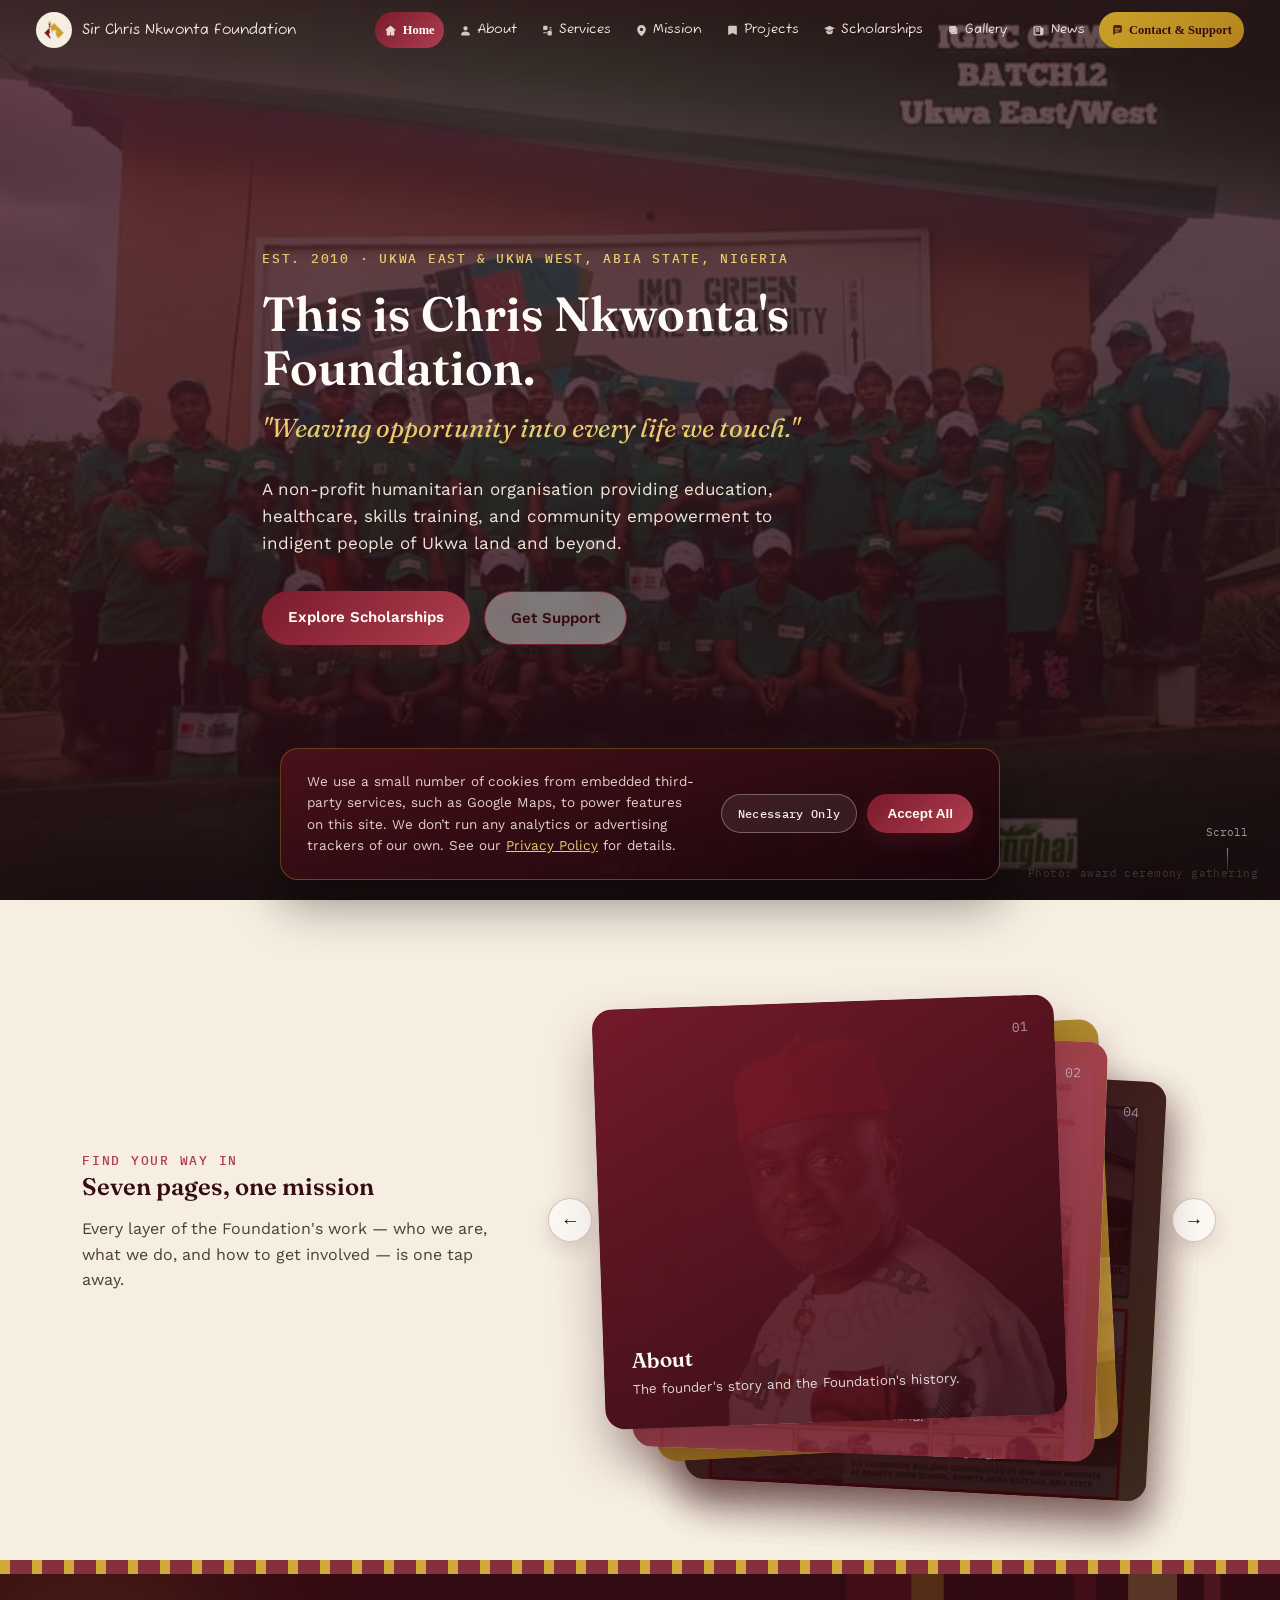
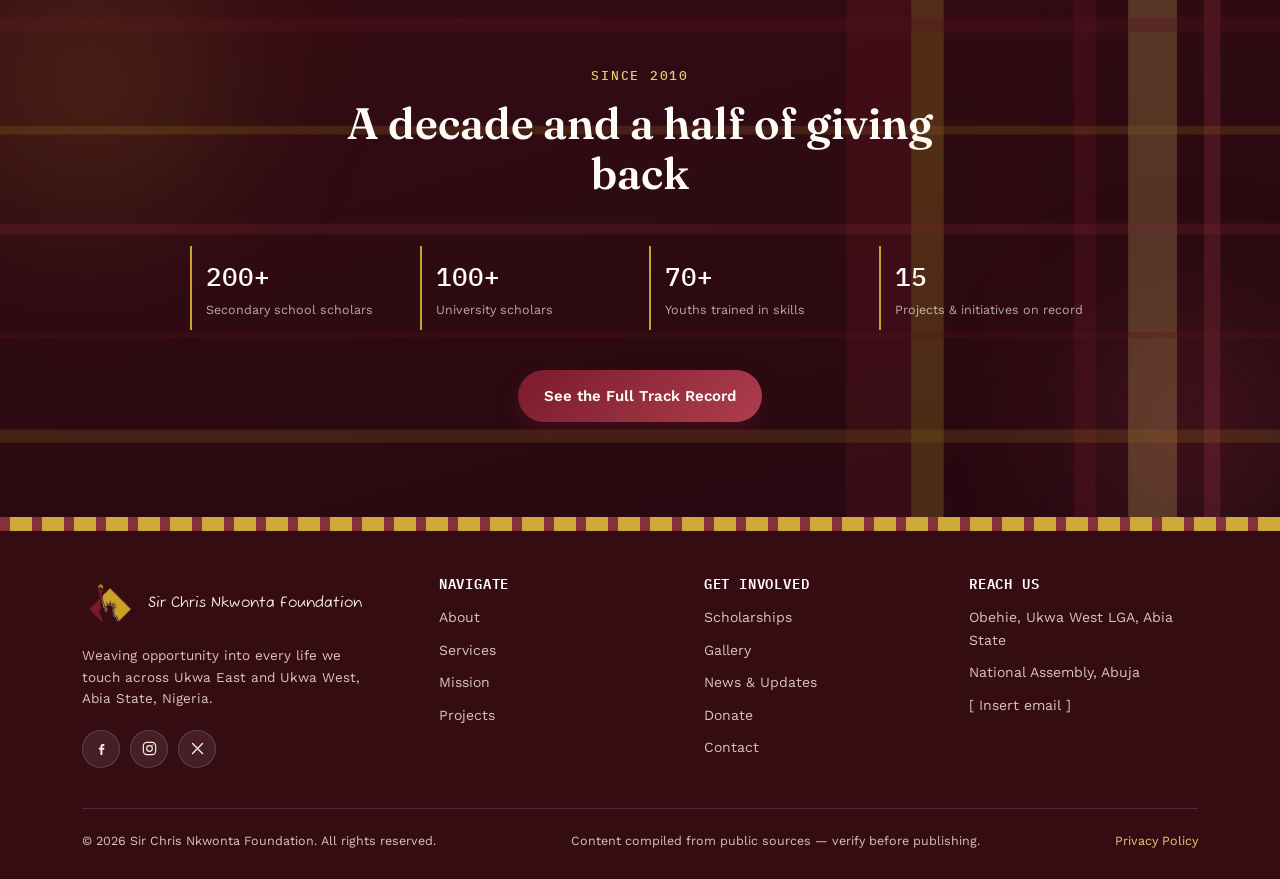
==== commit 63502ff2: "added gallery page" ====
--- a/index.html
+++ b/index.html
@@ -45,6 +45,7 @@
           <a href="mission.html">Mission</a>
           <a href="projects.html">Projects</a>
           <a href="scholarships.html">Scholarships</a>
+          <a href="gallery.html">Gallery</a>
           <a href="news.html">News</a>
           <a href="contact.html" class="nav-cta">Contact & Support</a>
         </nav>
@@ -280,6 +281,7 @@
             <h4>Get Involved</h4>
             <ul>
               <li><a href="scholarships.html">Scholarships</a></li>
+              <li><a href="gallery.html">Gallery</a></li>
               <li><a href="news.html">News &amp; Updates</a></li>
               <li><a href="contact.html">Donate</a></li>
               <li><a href="contact.html">Contact</a></li>
--- a/css/style.css
+++ b/css/style.css
@@ -321,6 +321,9 @@
 }
 nav.links a[href="news.html"] {
   --nav-icon: url("data:image/svg+xml,%3Csvg viewBox='0 0 24 24' xmlns='http://www.w3.org/2000/svg'%3E%3Cpath fill='white' d='M5 4a2 2 0 0 0-2 2v12a3 3 0 0 0 3 3h12a3 3 0 0 0 3-3V8a1 1 0 0 0-1-1h-3V6a2 2 0 0 0-2-2H5Zm0 14V6h10v12a3 3 0 0 0 .17 1H6a1 1 0 0 1-1-1Zm2-9a1 1 0 0 1 1-1h4a1 1 0 1 1 0 2H8a1 1 0 0 1-1-1Zm0 4a1 1 0 0 1 1-1h5a1 1 0 1 1 0 2H8a1 1 0 0 1-1-1Z'/%3E%3C/svg%3E");
+}
+nav.links a[href="gallery.html"] {
+  --nav-icon: url("data:image/svg+xml,%3Csvg viewBox='0 0 24 24' xmlns='http://www.w3.org/2000/svg'%3E%3Cpath fill='white' d='M4 5a2 2 0 0 1 2-2h9a2 2 0 0 1 2 2v9a2 2 0 0 1-2 2H6a2 2 0 0 1-2-2V5Zm2 8.4V5h9v6.6l-2.1-2a1 1 0 0 0-1.36.02L9.2 12.1l-1-1a1 1 0 0 0-1.37-.04L6 12.1v1.3ZM9 8a1.3 1.3 0 1 1 0-2.6A1.3 1.3 0 0 1 9 8Zm-3 8v.6a2 2 0 0 0 2 2h9a2 2 0 0 0 2-2V8a2 2 0 0 0-2-2h-.6v8.6a1 1 0 0 1-1 1H6Z'/%3E%3C/svg%3E");
 }
 nav.links a[href="contact.html"] {
   --nav-icon: url("data:image/svg+xml,%3Csvg viewBox='0 0 24 24' xmlns='http://www.w3.org/2000/svg'%3E%3Cpath fill='white' d='M4 5a3 3 0 0 1 3-3h10a3 3 0 0 1 3 3v8a3 3 0 0 1-3 3H9.4l-3.7 3.7A1 1 0 0 1 4 19V5Zm4 3a1 1 0 0 0 0 2h8a1 1 0 1 0 0-2H8Zm0 4a1 1 0 1 0 0 2h5a1 1 0 1 0 0-2H8Z'/%3E%3C/svg%3E");
@@ -510,6 +513,8 @@
 .btn-primary:hover {
   transform: translateY(-2px);
   box-shadow: 0 12px 26px rgba(122, 27, 43, 0.38);
+  background: rgba(122, 27, 43, 0.5);
+
 }
 .btn-ghost {
   border: 1.5px solid var(--maroon);
@@ -518,7 +523,8 @@
   backdrop-filter: blur(8px);
 }
 .btn-ghost:hover {
-  background: rgba(122, 27, 43, 0.08);
+  background: rgba(122, 27, 43, 0.1);
+  color: white;
 }
 .btn-view {
   font-family: "IBM Plex Mono", monospace;
@@ -981,32 +987,32 @@
 .stack-card:nth-child(2) {
   background-image:
     linear-gradient(150deg, rgba(174, 62, 78, 0.94), rgba(122, 27, 43, 0.86)),
-    url("../assets/img/chris2.webp");
+    url("../assets/img/facebook/projects-05.jpg");
 }
 .stack-card:nth-child(3) {
   background-image:
     linear-gradient(150deg, rgba(201, 162, 39, 0.92), rgba(169, 121, 31, 0.86)),
-    url("https://images.unsplash.com/photo-1524504388940-b1c1722653e1?auto=format&fit=crop&w=1200&q=80");
+    url("../assets/img/facebook/posts/122108081678101895-02.jpg");
 }
 .stack-card:nth-child(4) {
   background-image:
     linear-gradient(150deg, rgba(54, 12, 19, 0.94), rgba(28, 5, 9, 0.84)),
-    url("https://images.unsplash.com/photo-1494790108377-be9c29b29330?auto=format&fit=crop&w=1200&q=80");
+    url("../assets/img/facebook/projects-04.jpg");
 }
 .stack-card:nth-child(5) {
   background-image:
     linear-gradient(150deg, rgba(122, 27, 43, 0.94), rgba(174, 62, 78, 0.84)),
-    url("https://images.unsplash.com/photo-1500530855697-b586d89ba3ee?auto=format&fit=crop&w=1200&q=80");
+    url("../assets/img/facebook/education-01.jpg");
 }
 .stack-card:nth-child(6) {
   background-image:
     linear-gradient(150deg, rgba(138, 46, 61, 0.94), rgba(54, 12, 19, 0.86)),
-    url("https://images.unsplash.com/photo-1517694712202-14dd9538aa97?auto=format&fit=crop&w=1200&q=80");
+    url("../assets/img/facebook/posts/122187411494101895-01.jpg");
 }
 .stack-card:nth-child(7) {
   background-image:
     linear-gradient(150deg, rgba(231, 203, 110, 0.92), rgba(174, 62, 78, 0.8)),
-    url("https://images.unsplash.com/photo-1524504388940-b1c1722653e1?auto=format&fit=crop&w=1200&q=80");
+    url("../assets/img/facebook/posts/122099902184101895-02.jpg");
 }
 .stack-deck.in .stack-card {
   transform: translate(var(--stack-x, 0), var(--stack-y, 0))
@@ -1151,6 +1157,7 @@
   width: 122%;
   height: 122%;
   max-width: none;
+  object-fit: contain;
   transform: translate(-50%, -50%);
   pointer-events: none;
   z-index: 2;
@@ -1584,81 +1591,125 @@
    SCHOLARSHIPS
    ========================================================= */
 .schol-grid {
+  position: relative;
+  z-index: 2;
+  margin-bottom: 36px;
+}
+.schol-card {
   display: grid;
-  grid-template-columns: repeat(3, 1fr);
-  gap: 22px;
-  margin-bottom: 36px;
-  position: relative;
-  z-index: 2;
-}
-.schol-card {
-  border-radius: 18px;
+  grid-template-columns: 1.35fr 1fr;
+  border-radius: 20px;
   overflow: hidden;
+  min-height: 420px;
+}
+.schol-info {
+  padding: 34px 36px;
   display: flex;
   flex-direction: column;
-}
-.schol-cover {
-  height: 190px;
-  position: relative;
-  display: flex;
-  align-items: flex-end;
-  padding: 20px 24px;
-}
-.schol-cover .n {
+  gap: 6px;
+}
+.schol-info > .eyebrow {
+  margin-bottom: 2px;
+}
+.schol-info > h3 {
+  font-size: 24px;
+  margin-bottom: 14px;
+}
+.schol-info .btn-view {
+  align-self: flex-start;
+  margin-top: 18px;
+}
+.schol-tiers {
+  display: flex;
+  flex-direction: column;
+  gap: 30px;
+}
+.schol-tier {
+  padding: 0;
+}
+.schol-tier-head {
+  display: flex;
+  align-items: flex-start;
+  gap: 14px;
+  margin-bottom: 10px;
+}
+.schol-tier-head .n {
   font-family: "IBM Plex Mono", monospace;
-  font-size: 36px;
-  color: rgba(255, 255, 255, 0.88);
-  position: absolute;
-  top: 18px;
-  right: 18px;
-}
-.schol-cover h3 {
-  color: var(--white);
-  font-size: 20px;
-  position: relative;
-  z-index: 2;
-}
-.schol-cover::before {
-  content: "";
+  font-size: 24px;
+  font-weight: 500;
+  line-height: 1.15;
+  color: var(--maroon-soft);
+  opacity: 0.45;
+  flex-shrink: 0;
+}
+.schol-tier-head h4 {
+  font-size: 17px;
+  margin-top: 2px;
+}
+.schol-tier ul {
+  padding-left: 18px;
+  font-size: 14.5px;
+  color: #4a3f34;
+  display: flex;
+  flex-direction: column;
+  gap: 5px;
+}
+.schol-preview {
+  position: relative;
+  display: grid;
+  grid-template-columns: repeat(2, 1fr);
+  grid-template-rows: 1.2fr 1fr 1fr;
+  gap: 8px;
+  padding: 16px;
+  background: rgba(122, 27, 43, 0.05);
+  cursor: pointer;
+}
+.schol-thumb {
+  border-radius: 12px;
+  background-size: cover;
+  background-position: center;
+  background-repeat: no-repeat;
+  background-color: rgba(122, 27, 43, 0.12);
+  position: relative;
+  overflow: hidden;
+  box-shadow: 0 6px 16px rgba(54, 12, 19, 0.14);
+  transition: transform 0.2s ease;
+}
+.schol-thumb:first-child {
+  grid-column: 1 / -1;
+}
+.schol-preview:hover .schol-thumb {
+  transform: scale(1.02);
+}
+.schol-thumb--more::after {
+  content: attr(data-more);
   position: absolute;
   inset: 0;
-  background-image: repeating-linear-gradient(
-    45deg,
-    rgba(255, 255, 255, 0.08) 0 8px,
-    transparent 8px 20px
-  );
-}
-.cov-1 {
-  background: linear-gradient(135deg, var(--maroon), var(--maroon-deep));
-}
-.cov-2 {
-  background: linear-gradient(135deg, var(--gold), var(--maroon));
-}
-.cov-3 {
-  background: linear-gradient(135deg, var(--maroon-soft), var(--maroon-deep));
-}
-.schol-body {
-  padding: 24px 26px 24px 24px;
-  display: flex;
-  flex-direction: column;
-  gap: 14px;
-  flex: 1;
-}
-.schol-body ul {
-  padding-left: 18px;
-  font-size: 14px;
-  color: #4a3f34;
-  display: flex;
-  flex-direction: column;
-  gap: 6px;
-}
-.schol-body .btn-view {
-  align-self: flex-start;
-  margin-top: auto;
-}
-@media (max-width: 900px) {
-  .schol-grid {
+  background: rgba(20, 5, 9, 0.58);
+  color: var(--white);
+  display: flex;
+  align-items: center;
+  justify-content: center;
+  font-family: "IBM Plex Mono", monospace;
+  font-size: 19px;
+  font-weight: 600;
+}
+@media (max-width: 860px) {
+  .schol-card {
     grid-template-columns: 1fr;
+    min-height: 0;
+  }
+  .schol-preview {
+    min-height: 260px;
+  }
+}
+@media (max-width: 520px) {
+  .schol-info {
+    padding: 26px;
+  }
+  .schol-preview {
+    padding: 12px;
+    min-height: 220px;
   }
 }
 
@@ -2026,6 +2077,10 @@
   }
 }
 
+footer .bottom a[href="privacy.html"] {
+  color: var(--gold-soft);
+}
+
 ::selection {
   background: var(--gold-soft);
   color: var(--maroon-deep);
@@ -2050,6 +2105,21 @@
   box-shadow: 0 24px 42px rgba(20, 5, 9, 0.24);
   border: 1px solid rgba(255, 255, 255, 0.14);
 }
+.photo-card__image {
+  display: block;
+  width: 100%;
+  cursor: zoom-in;
+  appearance: none;
+  padding: 0;
+  font: inherit;
+}
+.photo-card__image:hover {
+  border-color: rgba(231, 203, 110, 0.72);
+}
+.photo-card__image:focus-visible {
+  outline: 3px solid var(--gold-soft);
+  outline-offset: 3px;
+}
 .photo-card__placeholder {
   background: rgba(255, 255, 255, 0.08);
   border-style: dashed;
@@ -2105,8 +2175,6 @@
   max-width: 860px;
   width: 100%;
   max-height: 92vh;
-  overflow-y: auto;
-  padding: 40px;
   border-radius: 24px;
   position: relative;
   transform: translateY(14px);
@@ -2118,14 +2186,29 @@
   );
   border: 1px solid rgba(201, 162, 39, 0.35);
   box-shadow: 0 34px 70px rgba(0, 0, 0, 0.45);
+  display: flex;
+  flex-direction: column;
+  overflow: hidden;
+}
+/* Scrolls independently of .modal-panel so long write-ups never drag
+   .modal-close out of view -- see the note on .modal-close below. */
+.modal-scroll {
+  overflow-y: auto;
+  padding: 40px;
+  min-height: 0;
+  scrollbar-width: none;
+  -ms-overflow-style: none;
+}
+.modal-scroll::-webkit-scrollbar {
+  display: none;
 }
 .modal-overlay.open .modal-panel {
   transform: translateY(0);
 }
-/* Lives inside .modal-panel (not fixed to the viewport) so it sits neatly
-   inside the card itself and scrolls away with the rest of the panel's
-   content on long write-ups, instead of floating disconnected in the
-   corner of the screen. .modal-panel already has position:relative. */
+/* Positioned against .modal-panel, NOT .modal-scroll -- it sits outside
+   the scrolling wrapper, so it stays pinned in the corner of the card and
+   never scrolls away, even on long write-ups. .modal-panel already has
+   position:relative. */
 .modal-close {
   position: absolute;
   top: 16px;
@@ -2190,6 +2273,170 @@
 }
 .modal-source a {
   text-decoration: underline;
+}
+/* "See More in Gallery" -- sits below the sources since not every photo
+   taken for a project/tier makes it into that project's own write-up;
+   this is the hand-off to the full, browsable collection. */
+.modal-gallery-cta {
+  margin-top: 20px;
+  display: inline-flex;
+  align-items: center;
+  gap: 8px;
+  color: var(--gold-soft);
+  border-color: rgba(231, 203, 110, 0.4);
+  background: rgba(231, 203, 110, 0.08);
+}
+.modal-gallery-cta svg {
+  width: 14px;
+  height: 14px;
+  transition: transform 0.15s ease;
+}
+.modal-gallery-cta:hover {
+  background: var(--gold);
+  color: var(--maroon-deep);
+}
+.modal-gallery-cta:hover svg {
+  transform: translateX(2px);
+}
+
+.image-viewer {
+  position: fixed;
+  inset: 0;
+  z-index: 1200;
+  display: flex;
+  align-items: center;
+  justify-content: center;
+  padding: 24px;
+  background: rgba(8, 2, 4, 0.88);
+  opacity: 0;
+  pointer-events: none;
+  transition: opacity 0.2s ease;
+}
+.image-viewer.open {
+  opacity: 1;
+  pointer-events: auto;
+}
+.image-viewer__panel {
+  width: min(1120px, 100%);
+  height: min(820px, 92vh);
+  display: grid;
+  grid-template-rows: minmax(0, 1fr) auto;
+  position: relative;
+  overflow: hidden;
+  border-radius: 18px;
+  background: #120408;
+  border: 1px solid rgba(255, 255, 255, 0.18);
+  box-shadow: 0 34px 80px rgba(0, 0, 0, 0.55);
+}
+.image-viewer__canvas {
+  min-height: 0;
+  overflow: auto;
+  display: flex;
+  align-items: center;
+  justify-content: center;
+  padding: 28px;
+}
+.image-viewer__canvas img {
+  max-width: 100%;
+  max-height: 100%;
+  object-fit: contain;
+  transform-origin: center center;
+  transition: transform 0.12s ease;
+}
+.image-viewer__close {
+  position: absolute;
+  top: 14px;
+  right: 14px;
+  z-index: 2;
+  width: 40px;
+  height: 40px;
+  border-radius: 50%;
+  border: 1px solid rgba(255, 255, 255, 0.22);
+  background: rgba(0, 0, 0, 0.42);
+  color: var(--white);
+  font-size: 24px;
+  cursor: pointer;
+}
+.image-viewer__nav {
+  position: absolute;
+  top: 50%;
+  z-index: 2;
+  width: 48px;
+  height: 64px;
+  transform: translateY(-50%);
+  border-radius: 999px;
+  border: 1px solid rgba(255, 255, 255, 0.22);
+  background: rgba(0, 0, 0, 0.44);
+  color: var(--white);
+  font-size: 44px;
+  line-height: 1;
+  cursor: pointer;
+}
+.image-viewer__nav:hover,
+.image-viewer__close:hover,
+.image-viewer__controls button:hover {
+  background: rgba(255, 255, 255, 0.18);
+}
+.image-viewer__nav--prev {
+  left: 16px;
+}
+.image-viewer__nav--next {
+  right: 16px;
+}
+.image-viewer__bar {
+  display: flex;
+  align-items: center;
+  justify-content: space-between;
+  gap: 16px;
+  padding: 14px 18px;
+  background: rgba(255, 255, 255, 0.08);
+  color: #ecdccb;
+}
+.image-viewer__caption {
+  min-width: 0;
+  font-size: 14px;
+  line-height: 1.45;
+}
+.image-viewer__controls {
+  display: flex;
+  flex-shrink: 0;
+  gap: 8px;
+}
+.image-viewer__controls button {
+  min-width: 44px;
+  height: 36px;
+  border-radius: 999px;
+  border: 1px solid rgba(255, 255, 255, 0.2);
+  background: rgba(255, 255, 255, 0.1);
+  color: var(--white);
+  cursor: pointer;
+}
+@media (max-width: 560px) {
+  .image-viewer {
+    padding: 10px;
+  }
+  .image-viewer__panel {
+    height: 94vh;
+    border-radius: 14px;
+  }
+  .image-viewer__canvas {
+    padding: 18px;
+  }
+  .image-viewer__nav {
+    width: 40px;
+    height: 54px;
+    font-size: 36px;
+  }
+  .image-viewer__nav--prev {
+    left: 8px;
+  }
+  .image-viewer__nav--next {
+    right: 8px;
+  }
+  .image-viewer__bar {
+    align-items: flex-start;
+    flex-direction: column;
+  }
 }
 
 /* =========================================================
@@ -2460,3 +2707,325 @@
     grid-template-columns: 1fr;
   }
 }
+
+/* =========================================================
+   GALLERY (gallery.html)
+   Bento-style photo grid with category filters, a mouse-follow
+   spotlight on hover, a staggered scroll-reveal, and an auto-
+   scrolling filmstrip in the hero. The lightbox itself (zoom,
+   pan, prev/next) is shared with the project/scholarship detail
+   modals via js/modal.js -- see GALLERY_SCOPE_SELECTOR there.
+   ========================================================= */
+
+/* ---- Hero filmstrip ---- */
+.gallery-hero {
+  padding-bottom: 56px;
+}
+.gallery-marquee {
+  margin-top: 40px;
+  overflow: hidden;
+  position: relative;
+  z-index: 2;
+  -webkit-mask-image: linear-gradient(
+    90deg,
+    transparent,
+    #000 10%,
+    #000 90%,
+    transparent
+  );
+  mask-image: linear-gradient(
+    90deg,
+    transparent,
+    #000 10%,
+    #000 90%,
+    transparent
+  );
+}
+.gallery-marquee__track {
+  display: flex;
+  gap: 14px;
+  width: max-content;
+  animation: galleryMarquee 38s linear infinite;
+}
+.gallery-marquee:hover .gallery-marquee__track {
+  animation-play-state: paused;
+}
+.gallery-marquee__item {
+  width: 168px;
+  height: 108px;
+  border-radius: 14px;
+  background-size: cover;
+  background-position: center;
+  background-repeat: no-repeat;
+  background-color: rgba(122, 27, 43, 0.12);
+  flex-shrink: 0;
+  box-shadow: 0 14px 28px rgba(54, 12, 19, 0.18);
+  border: 1px solid rgba(255, 255, 255, 0.5);
+}
+@keyframes galleryMarquee {
+  from {
+    transform: translateX(0);
+  }
+  to {
+    transform: translateX(-50%);
+  }
+}
+@media (prefers-reduced-motion: reduce) {
+  .gallery-marquee__track {
+    animation: none;
+  }
+}
+@media (max-width: 600px) {
+  .gallery-marquee__item {
+    width: 128px;
+    height: 84px;
+  }
+}
+
+/* ---- Filter pills ---- */
+.gallery-section {
+  padding-top: 56px;
+}
+.gallery-filters {
+  position: sticky;
+  top: calc(var(--nav-h) + 14px);
+  z-index: 10;
+  display: flex;
+  align-items: center;
+  justify-content: space-between;
+  flex-wrap: wrap;
+  gap: 14px;
+  margin-bottom: 36px;
+}
+.gallery-filters__track {
+  position: relative;
+  display: inline-flex;
+  gap: 4px;
+  padding: 5px;
+  border-radius: 999px;
+  background: rgba(255, 255, 255, 0.6);
+  backdrop-filter: blur(14px) saturate(160%);
+  -webkit-backdrop-filter: blur(14px) saturate(160%);
+  border: 1px solid var(--glass-border);
+  box-shadow: 0 10px 26px rgba(54, 12, 19, 0.1);
+}
+.gallery-filters__highlight {
+  position: absolute;
+  top: 5px;
+  left: 0;
+  height: calc(100% - 10px);
+  border-radius: 999px;
+  background: linear-gradient(135deg, var(--maroon), var(--maroon-soft));
+  box-shadow: 0 6px 16px rgba(122, 27, 43, 0.32);
+  transition:
+    transform 0.35s cubic-bezier(0.2, 0.8, 0.2, 1),
+    width 0.35s cubic-bezier(0.2, 0.8, 0.2, 1);
+  z-index: 0;
+}
+.filter-pill {
+  position: relative;
+  z-index: 1;
+  border: none;
+  background: transparent;
+  cursor: pointer;
+  padding: 9px 18px;
+  border-radius: 999px;
+  font-family: "IBM Plex Mono", monospace;
+  font-size: 12.5px;
+  letter-spacing: 0.03em;
+  color: var(--maroon-deep);
+  transition: color 0.25s ease;
+  white-space: nowrap;
+}
+.filter-pill.active {
+  color: var(--white);
+}
+.filter-pill:hover:not(.active) {
+  color: var(--maroon);
+}
+.gallery-filters__count {
+  font-family: "IBM Plex Mono", monospace;
+  font-size: 12px;
+  color: var(--maroon-soft);
+  white-space: nowrap;
+}
+@media (max-width: 640px) {
+  .gallery-filters {
+    position: static;
+    align-items: flex-start;
+  }
+  .gallery-filters__track {
+    overflow-x: auto;
+    max-width: 100%;
+    scrollbar-width: none;
+    -ms-overflow-style: none;
+  }
+  .gallery-filters__track::-webkit-scrollbar {
+    display: none;
+  }
+}
+
+/* ---- Bento grid ---- */
+.gallery-grid {
+  display: grid;
+  grid-template-columns: repeat(auto-fill, minmax(230px, 1fr));
+  grid-auto-rows: 180px;
+  grid-auto-flow: dense;
+  gap: 18px;
+  position: relative;
+  z-index: 2;
+  margin-bottom: 8px;
+}
+.gallery-tile--feature {
+  grid-column: span 2;
+  grid-row: span 2;
+}
+.gallery-tile--tall {
+  grid-row: span 2;
+}
+.gallery-tile {
+  position: relative;
+  border-radius: 18px;
+  overflow: hidden;
+  isolation: isolate;
+  background: rgba(122, 27, 43, 0.08);
+  box-shadow: 0 14px 30px rgba(54, 12, 19, 0.14);
+  opacity: 0;
+  transform: translateY(18px) scale(0.97);
+  transition:
+    opacity 0.55s ease,
+    transform 0.55s ease,
+    box-shadow 0.25s ease;
+}
+.gallery-tile--visible {
+  opacity: 1;
+  transform: translateY(0) scale(1);
+}
+.gallery-tile--hidden {
+  opacity: 0 !important;
+  transform: translateY(10px) scale(0.9) !important;
+  pointer-events: none;
+  transition-delay: 0ms !important;
+}
+.gallery-tile:hover {
+  box-shadow: 0 22px 44px rgba(54, 12, 19, 0.26);
+}
+.gallery-tile__trigger {
+  position: absolute;
+  inset: 0;
+  width: 100%;
+  height: 100%;
+  border: 0;
+  padding: 0;
+  cursor: zoom-in;
+  background-size: cover;
+  background-position: center;
+  background-repeat: no-repeat;
+  transition: transform 0.5s cubic-bezier(0.2, 0.8, 0.2, 1);
+}
+.gallery-tile:hover .gallery-tile__trigger {
+  transform: scale(1.06);
+}
+.gallery-tile__glow {
+  position: absolute;
+  inset: 0;
+  background: radial-gradient(
+    circle at var(--mx, 50%) var(--my, 50%),
+    rgba(255, 255, 255, 0.4),
+    transparent 55%
+  );
+  opacity: 0;
+  transition: opacity 0.3s ease;
+  pointer-events: none;
+  mix-blend-mode: overlay;
+}
+.gallery-tile:hover .gallery-tile__glow {
+  opacity: 1;
+}
+.gallery-tile__overlay {
+  position: absolute;
+  inset: 0;
+  background: linear-gradient(
+    0deg,
+    rgba(20, 5, 9, 0.92) 0%,
+    rgba(20, 5, 9, 0.55) 32%,
+    rgba(20, 5, 9, 0) 62%
+  );
+  opacity: 0;
+  transition: opacity 0.3s ease;
+  pointer-events: none;
+}
+.gallery-tile:hover .gallery-tile__overlay,
+.gallery-tile:focus-within .gallery-tile__overlay {
+  opacity: 1;
+}
+.gallery-tile__meta {
+  position: absolute;
+  left: 16px;
+  right: 16px;
+  bottom: 14px;
+  z-index: 2;
+  display: flex;
+  flex-direction: column;
+  gap: 5px;
+  pointer-events: none;
+  opacity: 0;
+  transform: translateY(8px);
+  transition:
+    opacity 0.3s ease,
+    transform 0.3s ease;
+}
+.gallery-tile:hover .gallery-tile__meta,
+.gallery-tile:focus-within .gallery-tile__meta {
+  opacity: 1;
+  transform: translateY(0);
+}
+.gallery-tile__tag {
+  align-self: flex-start;
+  font-family: "IBM Plex Mono", monospace;
+  font-size: 10.5px;
+  letter-spacing: 0.08em;
+  text-transform: uppercase;
+  color: var(--maroon-deep);
+  background: var(--gold-soft);
+  padding: 4px 10px;
+  border-radius: 999px;
+}
+.gallery-tile__caption {
+  color: var(--white);
+  font-size: 13.5px;
+  line-height: 1.4;
+}
+.gallery-tile:focus-within {
+  outline: 2px solid var(--gold);
+  outline-offset: 2px;
+}
+@media (max-width: 700px) {
+  .gallery-grid {
+    grid-template-columns: repeat(auto-fill, minmax(150px, 1fr));
+    grid-auto-rows: 150px;
+    gap: 12px;
+  }
+  .gallery-tile--feature,
+  .gallery-tile--tall {
+    grid-column: span 1;
+    grid-row: span 1;
+  }
+  .gallery-tile__meta {
+    left: 12px;
+    right: 12px;
+    bottom: 10px;
+  }
+  .gallery-tile__caption {
+    font-size: 12px;
+  }
+}
+@media (prefers-reduced-motion: reduce) {
+  .gallery-tile,
+  .gallery-tile__trigger,
+  .gallery-tile__overlay,
+  .gallery-tile__glow,
+  .gallery-tile__meta {
+    transition: none;
+  }
+}
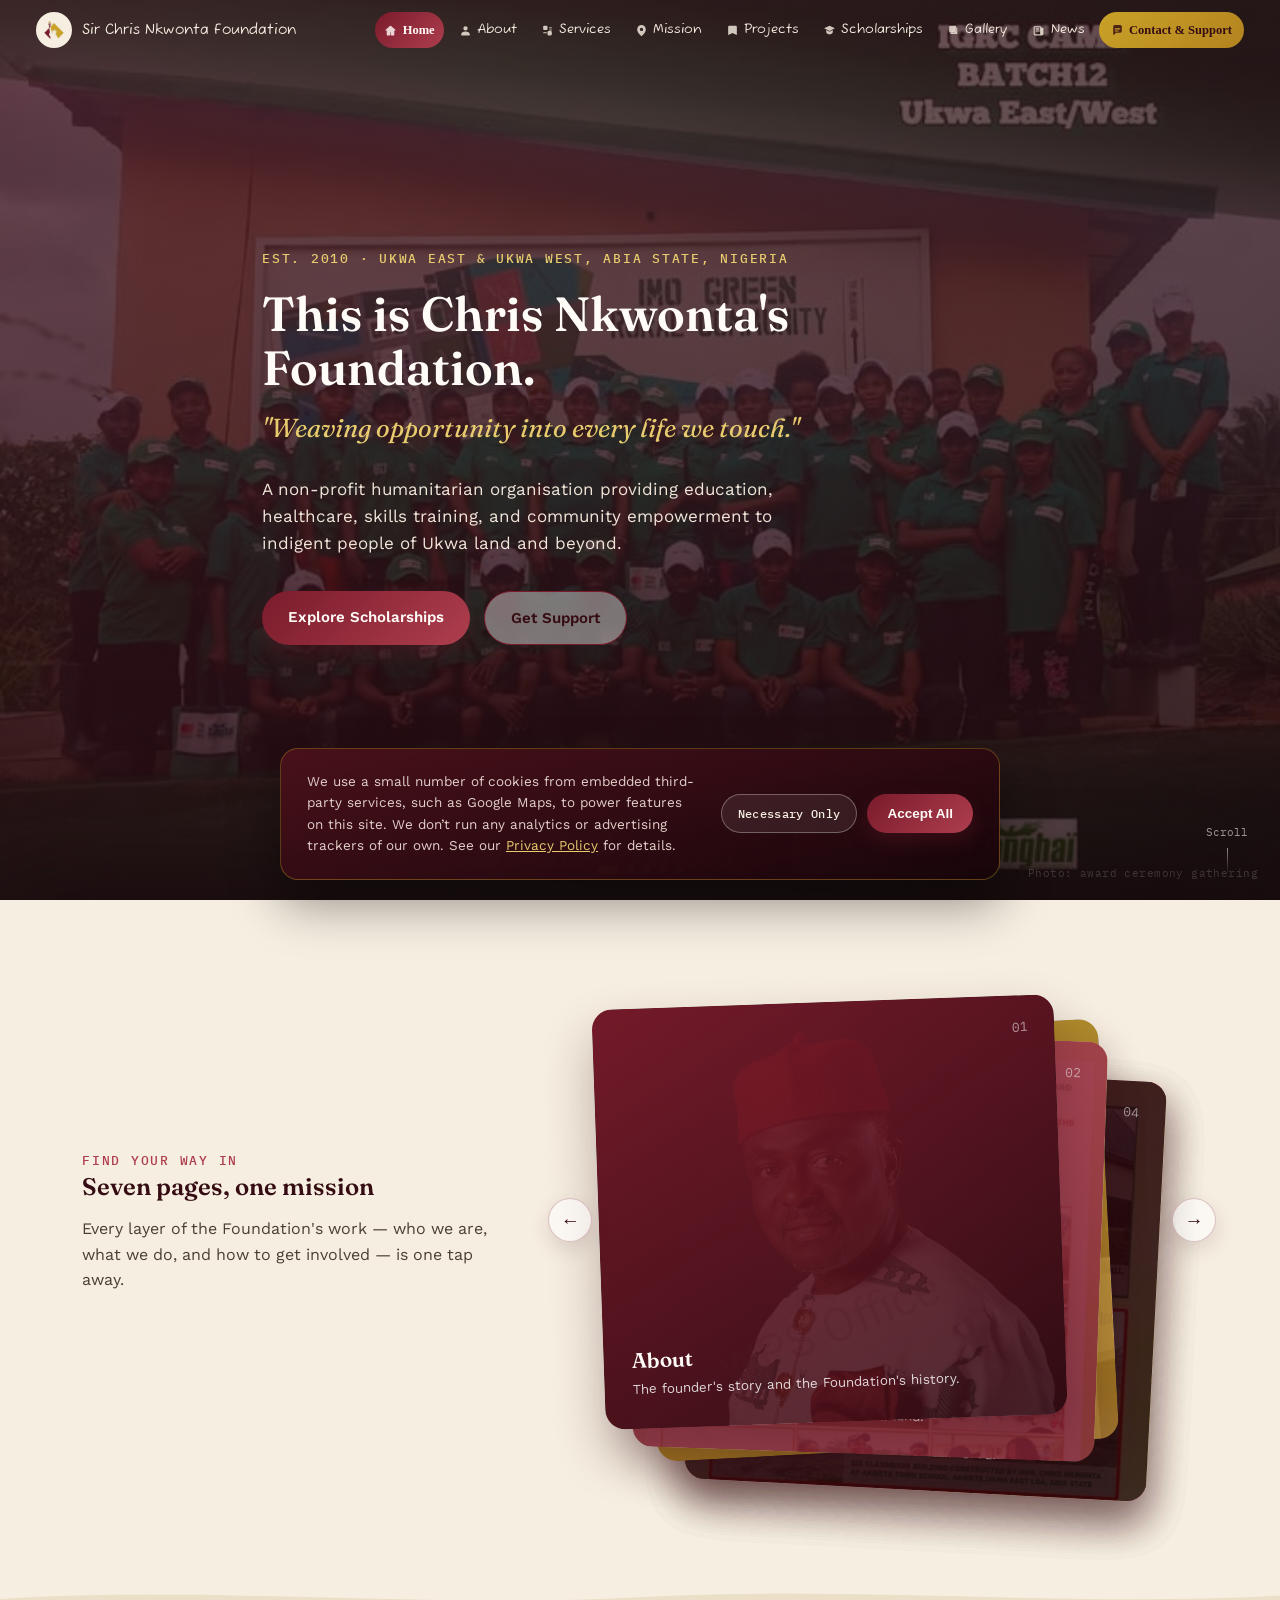
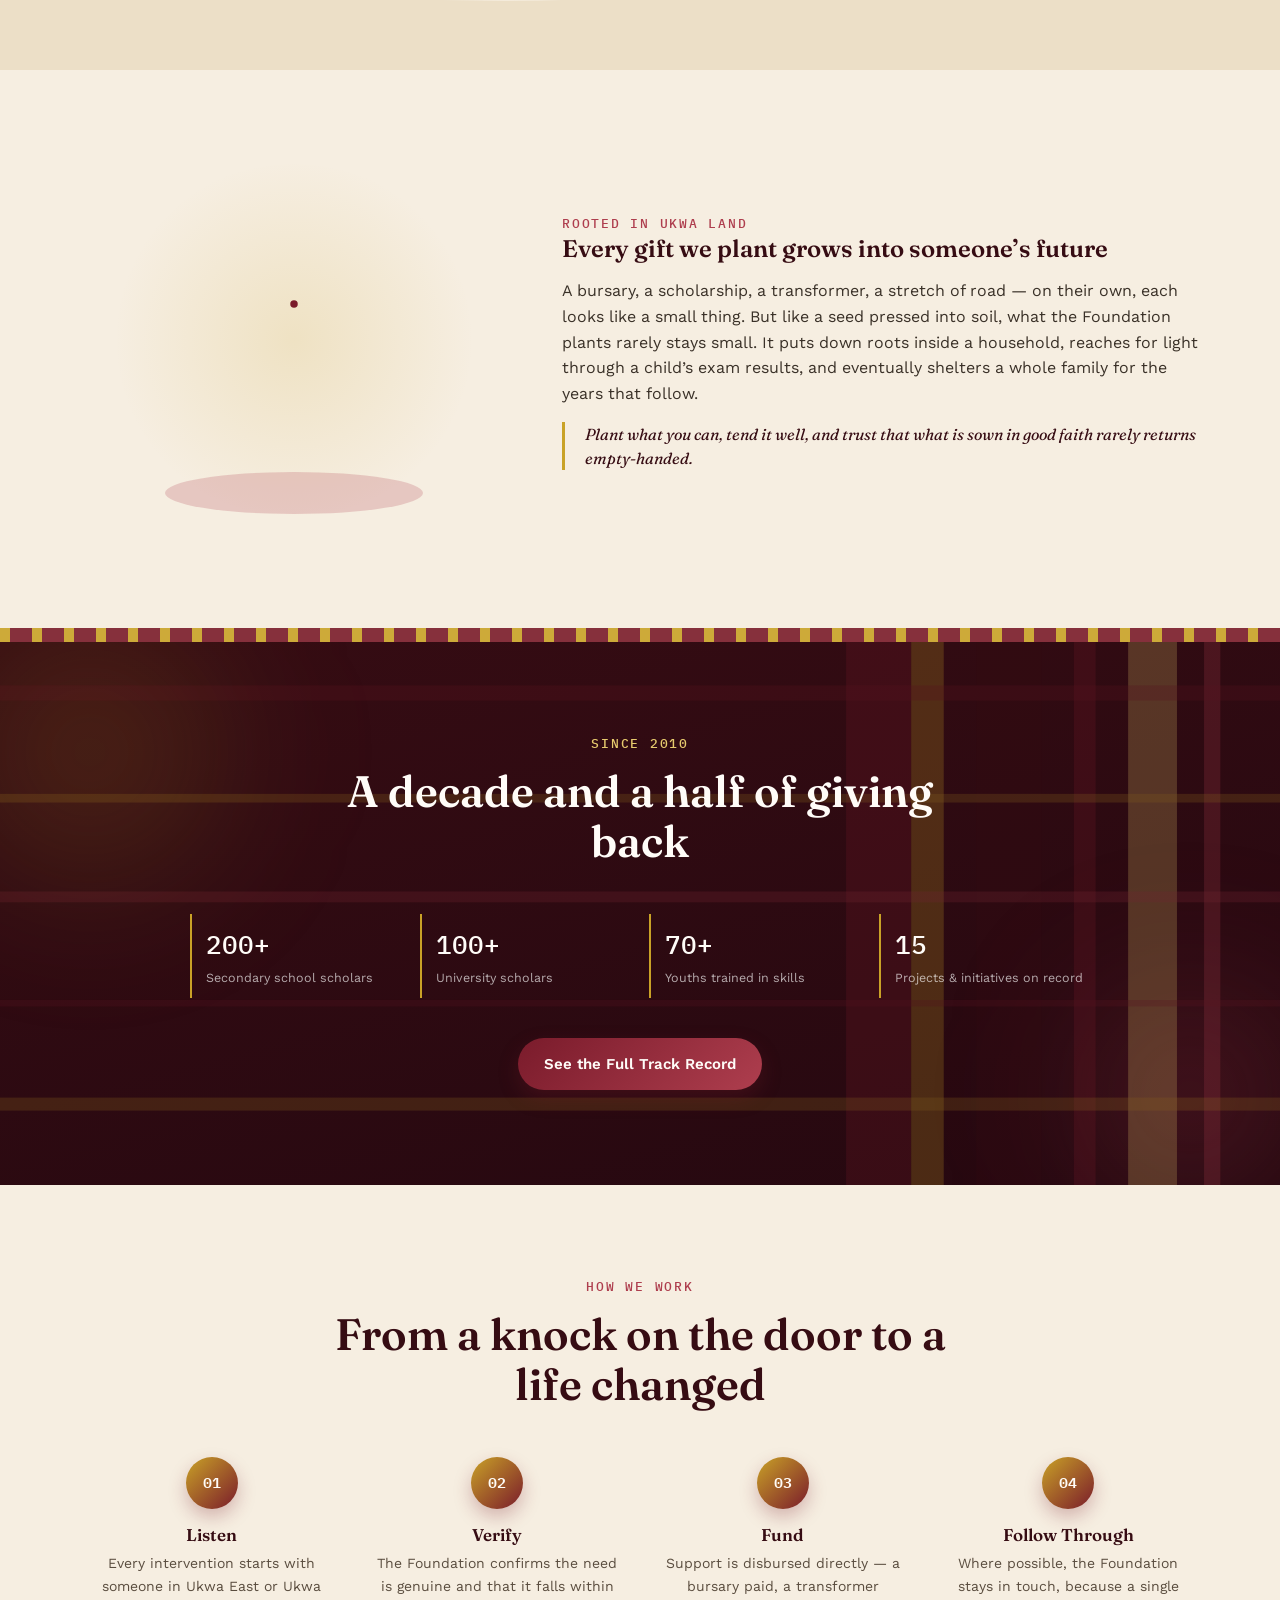
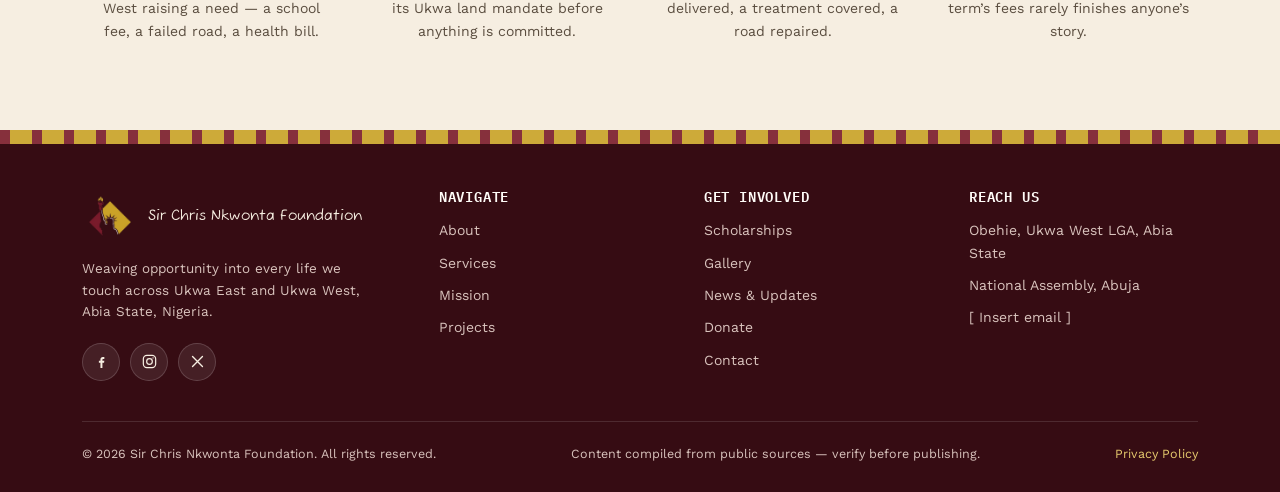
==== commit a5098e34: "added 2 new sections on home page" ====
--- a/index.html
+++ b/index.html
@@ -154,6 +154,82 @@
     </section>
     </div>
 
+    <div class="section-morph" id="sectionMorph" aria-hidden="true">
+      <svg
+        viewBox="0 0 1200 130"
+        preserveAspectRatio="none"
+        xmlns="http://www.w3.org/2000/svg"
+      >
+        <path
+          class="morph-shape morph-shape--from"
+          d="M0 46 C200 30,400 58,600 44 C800 30,1000 56,1200 42 L1200 130 L0 130 Z"
+        ></path>
+        <path
+          class="morph-shape morph-shape--to"
+          d="M0 70 C150 40,320 92,480 58 C650 26,780 88,960 52 C1060 34,1140 62,1200 54 L1200 130 L0 130 Z"
+        ></path>
+      </svg>
+    </div>
+
+    <section class="on-white seeds-section">
+      <div class="wrap seeds-wrap">
+        <div class="seeds-visual" data-reveal>
+          <svg
+            class="seed-plant"
+            viewBox="0 0 200 240"
+            xmlns="http://www.w3.org/2000/svg"
+            aria-hidden="true"
+          >
+            <ellipse class="seed-soil" cx="100" cy="222" rx="86" ry="14"></ellipse>
+            <path
+              class="seed-stem"
+              pathLength="100"
+              d="M100 222 C100 190 98 150 100 96"
+            ></path>
+            <path
+              class="seed-leaf seed-leaf--l1"
+              d="M100 178 C74 172 58 154 54 132 C84 137 100 156 100 178 Z"
+            ></path>
+            <path
+              class="seed-leaf seed-leaf--r1"
+              d="M100 156 C126 148 142 130 146 108 C118 114 102 134 100 156 Z"
+            ></path>
+            <path
+              class="seed-leaf seed-leaf--l2"
+              d="M100 128 C76 121 62 103 58 82 C86 88 100 106 100 128 Z"
+            ></path>
+            <path
+              class="seed-leaf seed-leaf--r2"
+              d="M100 110 C124 102 138 84 142 63 C116 69 102 88 100 110 Z"
+            ></path>
+            <g class="seed-petals">
+              <circle cx="100" cy="82" r="7"></circle>
+              <circle cx="114" cy="96" r="7"></circle>
+              <circle cx="100" cy="110" r="7"></circle>
+              <circle cx="86" cy="96" r="7"></circle>
+            </g>
+            <circle class="seed-bud" cx="100" cy="96" r="8"></circle>
+          </svg>
+        </div>
+        <div class="seeds-copy" data-reveal>
+          <span class="eyebrow">Rooted in Ukwa Land</span>
+          <h2>Every gift we plant grows into someone&rsquo;s future</h2>
+          <p>
+            A bursary, a scholarship, a transformer, a stretch of road
+            &mdash; on their own, each looks like a small thing. But like a
+            seed pressed into soil, what the Foundation plants rarely stays
+            small. It puts down roots inside a household, reaches for light
+            through a child&rsquo;s exam results, and eventually shelters a
+            whole family for the years that follow.
+          </p>
+          <p class="seeds-quote">
+            Plant what you can, tend it well, and trust that what is sown
+            in good faith rarely returns empty-handed.
+          </p>
+        </div>
+      </div>
+    </section>
+
     <div class="thread"></div>
 
     <section class="on-maroon">
@@ -214,6 +290,50 @@
           <a href="projects.html" class="btn btn-primary"
             >See the Full Track Record</a
           >
+        </div>
+      </div>
+    </section>
+
+    <section class="on-white process-section">
+      <div class="wrap">
+        <div class="section-head center" data-reveal>
+          <span class="eyebrow">How We Work</span>
+          <h2>From a knock on the door to a life changed</h2>
+        </div>
+        <div class="process-row">
+          <div class="process-step" data-reveal>
+            <div class="process-num">01</div>
+            <h3>Listen</h3>
+            <p>
+              Every intervention starts with someone in Ukwa East or Ukwa
+              West raising a need &mdash; a school fee, a failed road, a
+              health bill.
+            </p>
+          </div>
+          <div class="process-step" data-reveal>
+            <div class="process-num">02</div>
+            <h3>Verify</h3>
+            <p>
+              The Foundation confirms the need is genuine and that it falls
+              within its Ukwa land mandate before anything is committed.
+            </p>
+          </div>
+          <div class="process-step" data-reveal>
+            <div class="process-num">03</div>
+            <h3>Fund</h3>
+            <p>
+              Support is disbursed directly &mdash; a bursary paid, a
+              transformer delivered, a treatment covered, a road repaired.
+            </p>
+          </div>
+          <div class="process-step" data-reveal>
+            <div class="process-num">04</div>
+            <h3>Follow Through</h3>
+            <p>
+              Where possible, the Foundation stays in touch, because a
+              single term&rsquo;s fees rarely finishes anyone&rsquo;s story.
+            </p>
+          </div>
         </div>
       </div>
     </section>
--- a/css/style.css
+++ b/css/style.css
@@ -3029,3 +3029,307 @@
     transition: none;
   }
 }
+
+/* =========================================================
+   HOME — Scroll-morph divider (card-stack -> plant-growth)
+   Sits between .stack-section and .seeds-section, both of which
+   share the same light "cloth" background, so a plain .thread
+   (built for light/dark seams -- see the .thread comment above)
+   would not read correctly here. Instead two wave shapes
+   cross-fade + shift based on scroll position: home.js measures
+   this element's position on scroll and writes the progress to
+   --morph (0 -> 1), so shape A (the stack's flat edge) blends
+   into shape B (a soil mound) as the user scrolls past -- read
+   by the eye as one shape morphing into the other. Falls back to
+   a static shape A with no JS, and home.js skips the scroll
+   listener entirely for prefers-reduced-motion, freezing on the
+   settled "soil" state instead of tracking scroll position.
+   ========================================================= */
+.section-morph {
+  position: relative;
+  height: 110px;
+  overflow: hidden;
+  background: var(--cloth);
+}
+.section-morph svg {
+  position: absolute;
+  inset: 0;
+  width: 100%;
+  height: 100%;
+  display: block;
+}
+.morph-shape--from {
+  fill: var(--cloth-deep);
+  opacity: calc(1 - var(--morph, 0));
+  transform: translateY(calc(var(--morph, 0) * -8px));
+}
+.morph-shape--to {
+  fill: rgba(122, 27, 43, 0.16);
+  opacity: var(--morph, 0);
+  transform: translateY(calc((1 - var(--morph, 0)) * 10px));
+}
+@media (max-width: 600px) {
+  .section-morph {
+    height: 70px;
+  }
+}
+
+/* =========================================================
+   HOME — "Seeds of Change" growth illustration + write-up
+   A standalone section (own background wash, not merged with
+   the card-stack above it -- see .section-morph). The SVG plant
+   draws/blooms in brand colors (gold leaves, maroon stem) once
+   scrolled into view, then loops continuously: each animated
+   part uses `infinite alternate` on a *shared* duration, so
+   growth and gentle wilt keep breathing in and out in sync
+   rather than playing once and freezing. The global
+   prefers-reduced-motion override (top of file) forces
+   iteration-count to 1, and because each keyframe's end state
+   (100%) is the fully grown/bloomed pose, reduced-motion users
+   still land on a complete illustration rather than a blank one.
+   ========================================================= */
+.seeds-section {
+  background: linear-gradient(180deg, var(--cloth-deep) 0%, var(--cloth) 55%);
+  padding-top: 70px;
+}
+.seeds-wrap {
+  display: grid;
+  grid-template-columns: 0.8fr 1.2fr;
+  gap: 56px;
+  align-items: center;
+}
+.seeds-visual {
+  position: relative;
+  display: flex;
+  align-items: center;
+  justify-content: center;
+  padding: 20px;
+}
+.seeds-visual::before {
+  content: "";
+  position: absolute;
+  inset: 6%;
+  border-radius: 50%;
+  background: radial-gradient(
+    circle,
+    rgba(201, 162, 39, 0.16),
+    transparent 70%
+  );
+  pointer-events: none;
+  z-index: 0;
+}
+.seed-plant {
+  position: relative;
+  z-index: 1;
+  width: 100%;
+  max-width: 300px;
+  display: block;
+  transform-origin: 50% 96%;
+}
+.seed-soil {
+  fill: var(--maroon-soft);
+  opacity: 0.22;
+}
+.seed-stem {
+  fill: none;
+  stroke: var(--maroon);
+  stroke-width: 5;
+  stroke-linecap: round;
+  stroke-dasharray: 100;
+  stroke-dashoffset: 100;
+}
+.seeds-visual.in .seed-stem {
+  animation: seedStemLoop 6s ease-in-out infinite alternate;
+}
+.seed-leaf {
+  fill: var(--gold);
+  opacity: 0;
+  transform-box: fill-box;
+  transform-origin: center;
+  transform: scale(0.3);
+}
+.seeds-visual.in .seed-leaf--l1 {
+  animation: seedLeafLoop1 6s ease-in-out infinite alternate;
+}
+.seeds-visual.in .seed-leaf--r1 {
+  animation: seedLeafLoop2 6s ease-in-out infinite alternate;
+}
+.seeds-visual.in .seed-leaf--l2 {
+  animation: seedLeafLoop3 6s ease-in-out infinite alternate;
+  fill: var(--gold-soft);
+}
+.seeds-visual.in .seed-leaf--r2 {
+  animation: seedLeafLoop4 6s ease-in-out infinite alternate;
+  fill: var(--gold-soft);
+}
+.seed-petals circle,
+.seed-bud {
+  opacity: 0;
+  transform-box: fill-box;
+  transform-origin: center;
+  transform: scale(0);
+}
+.seed-petals circle {
+  fill: var(--maroon-soft);
+}
+.seed-bud {
+  fill: var(--maroon);
+}
+.seeds-visual.in .seed-petals circle:nth-child(1) {
+  animation: seedBloomLoop 6s ease-in-out infinite alternate;
+}
+.seeds-visual.in .seed-petals circle:nth-child(2) {
+  animation: seedBloomLoop 6s ease-in-out infinite alternate;
+  animation-delay: -0.06s;
+}
+.seeds-visual.in .seed-petals circle:nth-child(3) {
+  animation: seedBloomLoop 6s ease-in-out infinite alternate;
+  animation-delay: -0.12s;
+}
+.seeds-visual.in .seed-petals circle:nth-child(4) {
+  animation: seedBloomLoop 6s ease-in-out infinite alternate;
+  animation-delay: -0.18s;
+}
+.seeds-visual.in .seed-bud {
+  animation: seedBloomLoop 6s ease-in-out infinite alternate;
+}
+.seeds-visual.in .seed-plant {
+  animation: seedSway 5s ease-in-out infinite alternate;
+}
+/* Stem: quick draw, long hold, quick undraw (played in reverse by
+   `alternate`) -- see block comment above for why 100% = grown. */
+@keyframes seedStemLoop {
+  0% {
+    stroke-dashoffset: 100;
+  }
+  22% {
+    stroke-dashoffset: 0;
+  }
+  100% {
+    stroke-dashoffset: 0;
+  }
+}
+/* Leaves pop in staggered (l1 first, r2 last) purely via keyframe
+   percentage offsets -- not animation-delay -- so all four stay
+   perfectly synced with the stem across every infinite loop. */
+@keyframes seedLeafLoop1 {
+  0%, 26% { opacity: 0; transform: scale(0.3); }
+  40% { opacity: 1; transform: scale(1); }
+  100% { opacity: 1; transform: scale(1); }
+}
+@keyframes seedLeafLoop2 {
+  0%, 32% { opacity: 0; transform: scale(0.3); }
+  46% { opacity: 1; transform: scale(1); }
+  100% { opacity: 1; transform: scale(1); }
+}
+@keyframes seedLeafLoop3 {
+  0%, 38% { opacity: 0; transform: scale(0.3); }
+  52% { opacity: 1; transform: scale(1); }
+  100% { opacity: 1; transform: scale(1); }
+}
+@keyframes seedLeafLoop4 {
+  0%, 44% { opacity: 0; transform: scale(0.3); }
+  58% { opacity: 1; transform: scale(1); }
+  100% { opacity: 1; transform: scale(1); }
+}
+@keyframes seedBloomLoop {
+  0%, 62% { opacity: 0; transform: scale(0); }
+  76% { opacity: 1; transform: scale(1); }
+  100% { opacity: 1; transform: scale(1); }
+}
+@keyframes seedSway {
+  0% {
+    transform: rotate(-0.6deg);
+  }
+  100% {
+    transform: rotate(1.1deg);
+  }
+}
+.seeds-copy p {
+  color: #3a3128;
+  margin-top: 16px;
+  font-size: 16px;
+}
+.seeds-quote {
+  margin-top: 22px;
+  padding-left: 20px;
+  border-left: 3px solid var(--gold);
+  font-family: "Fraunces", serif;
+  font-style: italic;
+  font-size: 17px;
+  line-height: 1.5;
+  color: var(--maroon-deep) !important;
+}
+@media (max-width: 900px) {
+  .seeds-wrap {
+    grid-template-columns: 1fr;
+    gap: 34px;
+    text-align: center;
+  }
+  .seed-plant {
+    max-width: 220px;
+  }
+  .seeds-quote {
+    text-align: left;
+  }
+}
+
+/* =========================================================
+   HOME — "How We Work" process strip
+   ========================================================= */
+.process-row {
+  display: grid;
+  grid-template-columns: repeat(4, 1fr);
+  gap: 26px;
+  position: relative;
+  z-index: 2;
+  margin-top: 44px;
+}
+.process-step {
+  text-align: center;
+  padding: 0 6px;
+}
+.process-row .process-step:nth-child(2) {
+  transition-delay: 0.08s;
+}
+.process-row .process-step:nth-child(3) {
+  transition-delay: 0.16s;
+}
+.process-row .process-step:nth-child(4) {
+  transition-delay: 0.24s;
+}
+.process-num {
+  width: 52px;
+  height: 52px;
+  margin: 0 auto 16px;
+  border-radius: 50%;
+  background: linear-gradient(135deg, var(--gold), var(--maroon));
+  color: var(--white);
+  font-family: "IBM Plex Mono", monospace;
+  font-size: 15px;
+  font-weight: 600;
+  display: flex;
+  align-items: center;
+  justify-content: center;
+  box-shadow: 0 8px 18px rgba(122, 27, 43, 0.28);
+}
+.process-step h3 {
+  font-size: 17px;
+  margin-bottom: 8px;
+}
+.process-step p {
+  font-size: 14px;
+  color: #5a4d3f;
+}
+@media (max-width: 900px) {
+  .process-row {
+    grid-template-columns: repeat(2, 1fr);
+    row-gap: 40px;
+  }
+}
+@media (max-width: 520px) {
+  .process-row {
+    grid-template-columns: 1fr;
+    gap: 34px;
+  }
+}
